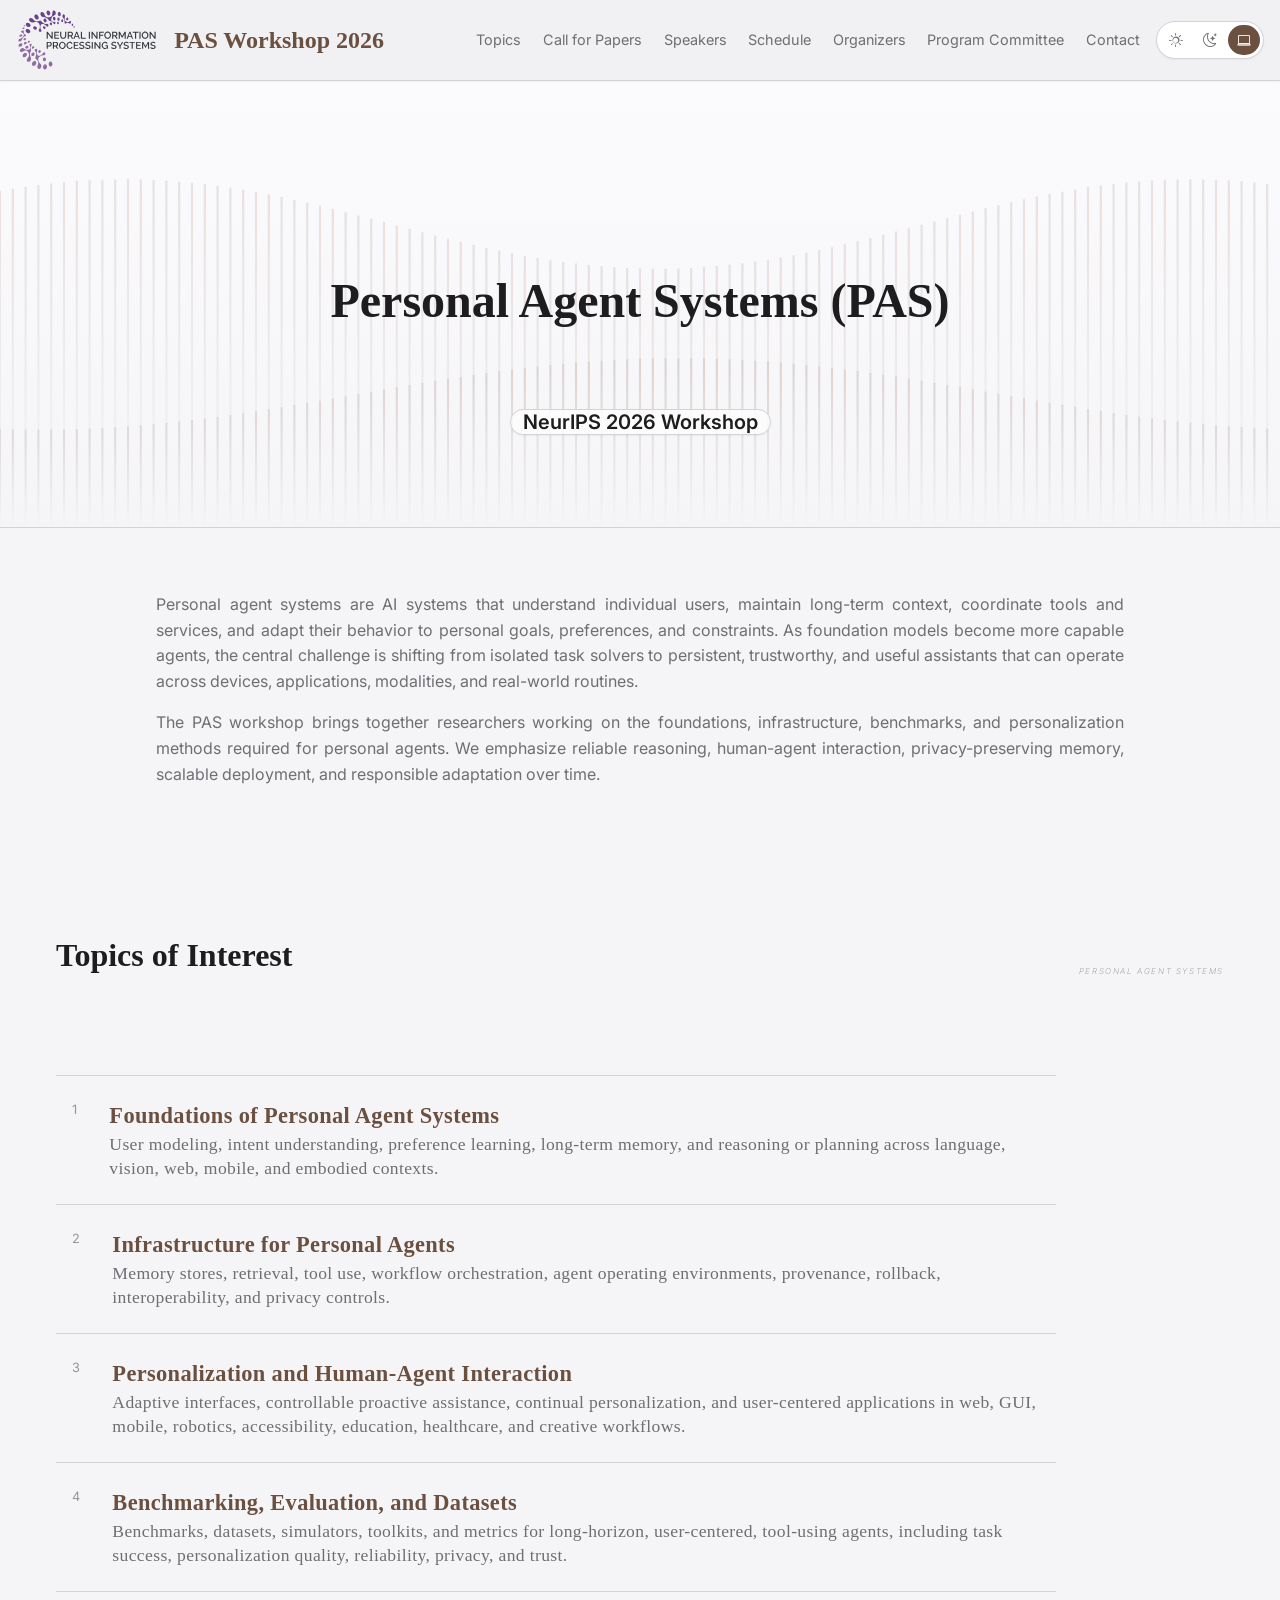
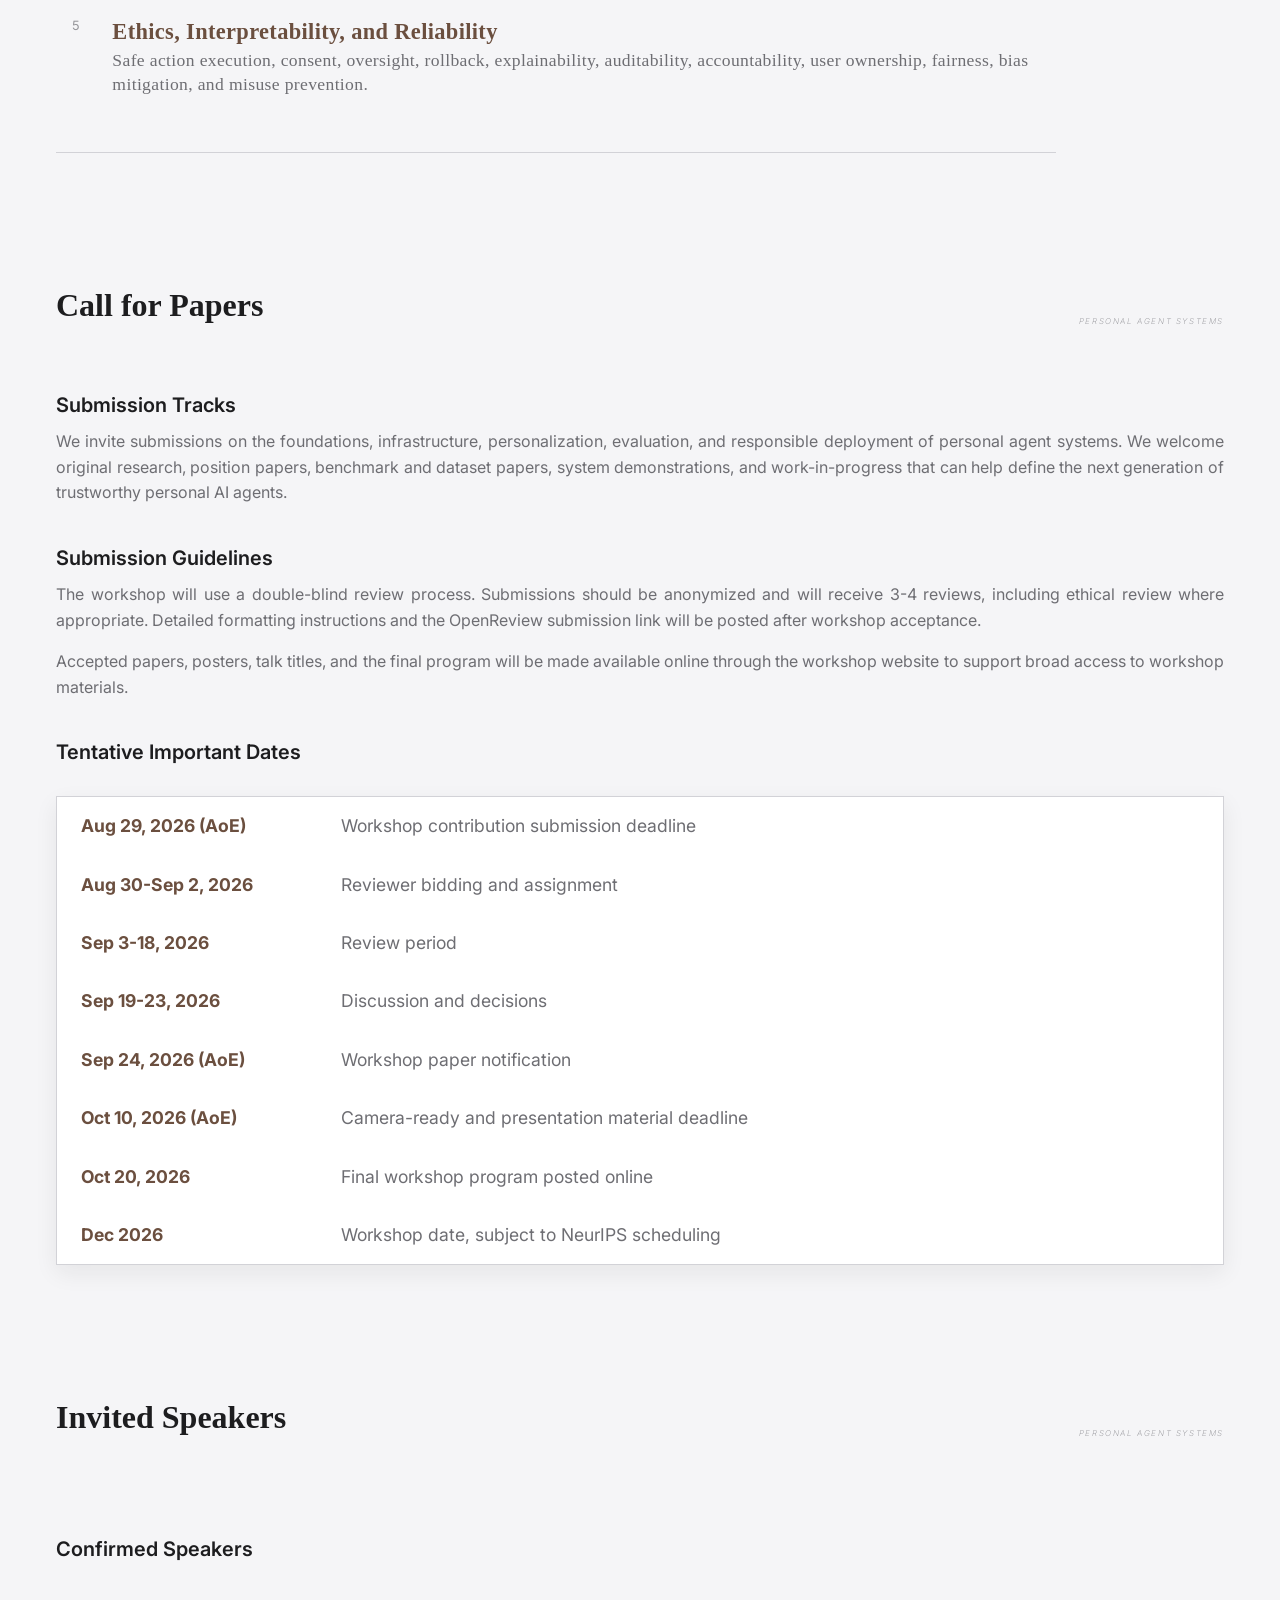
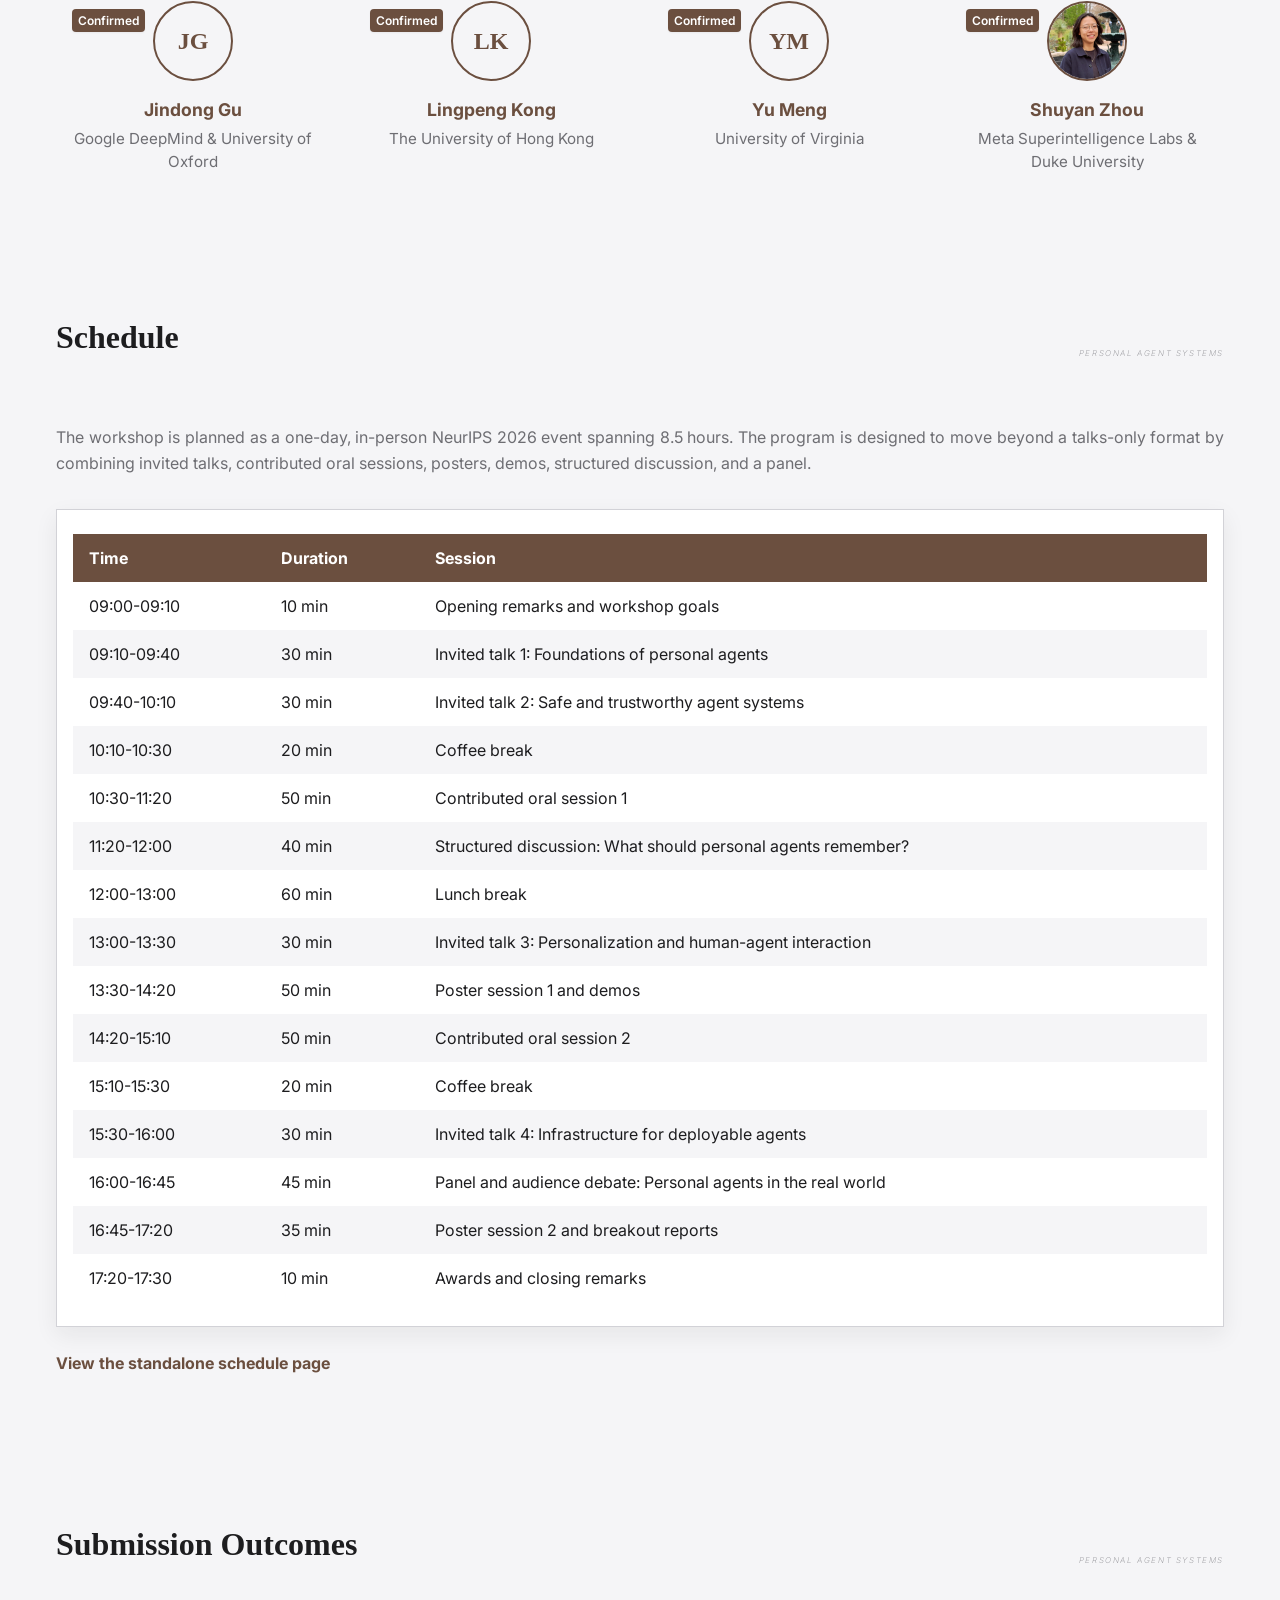
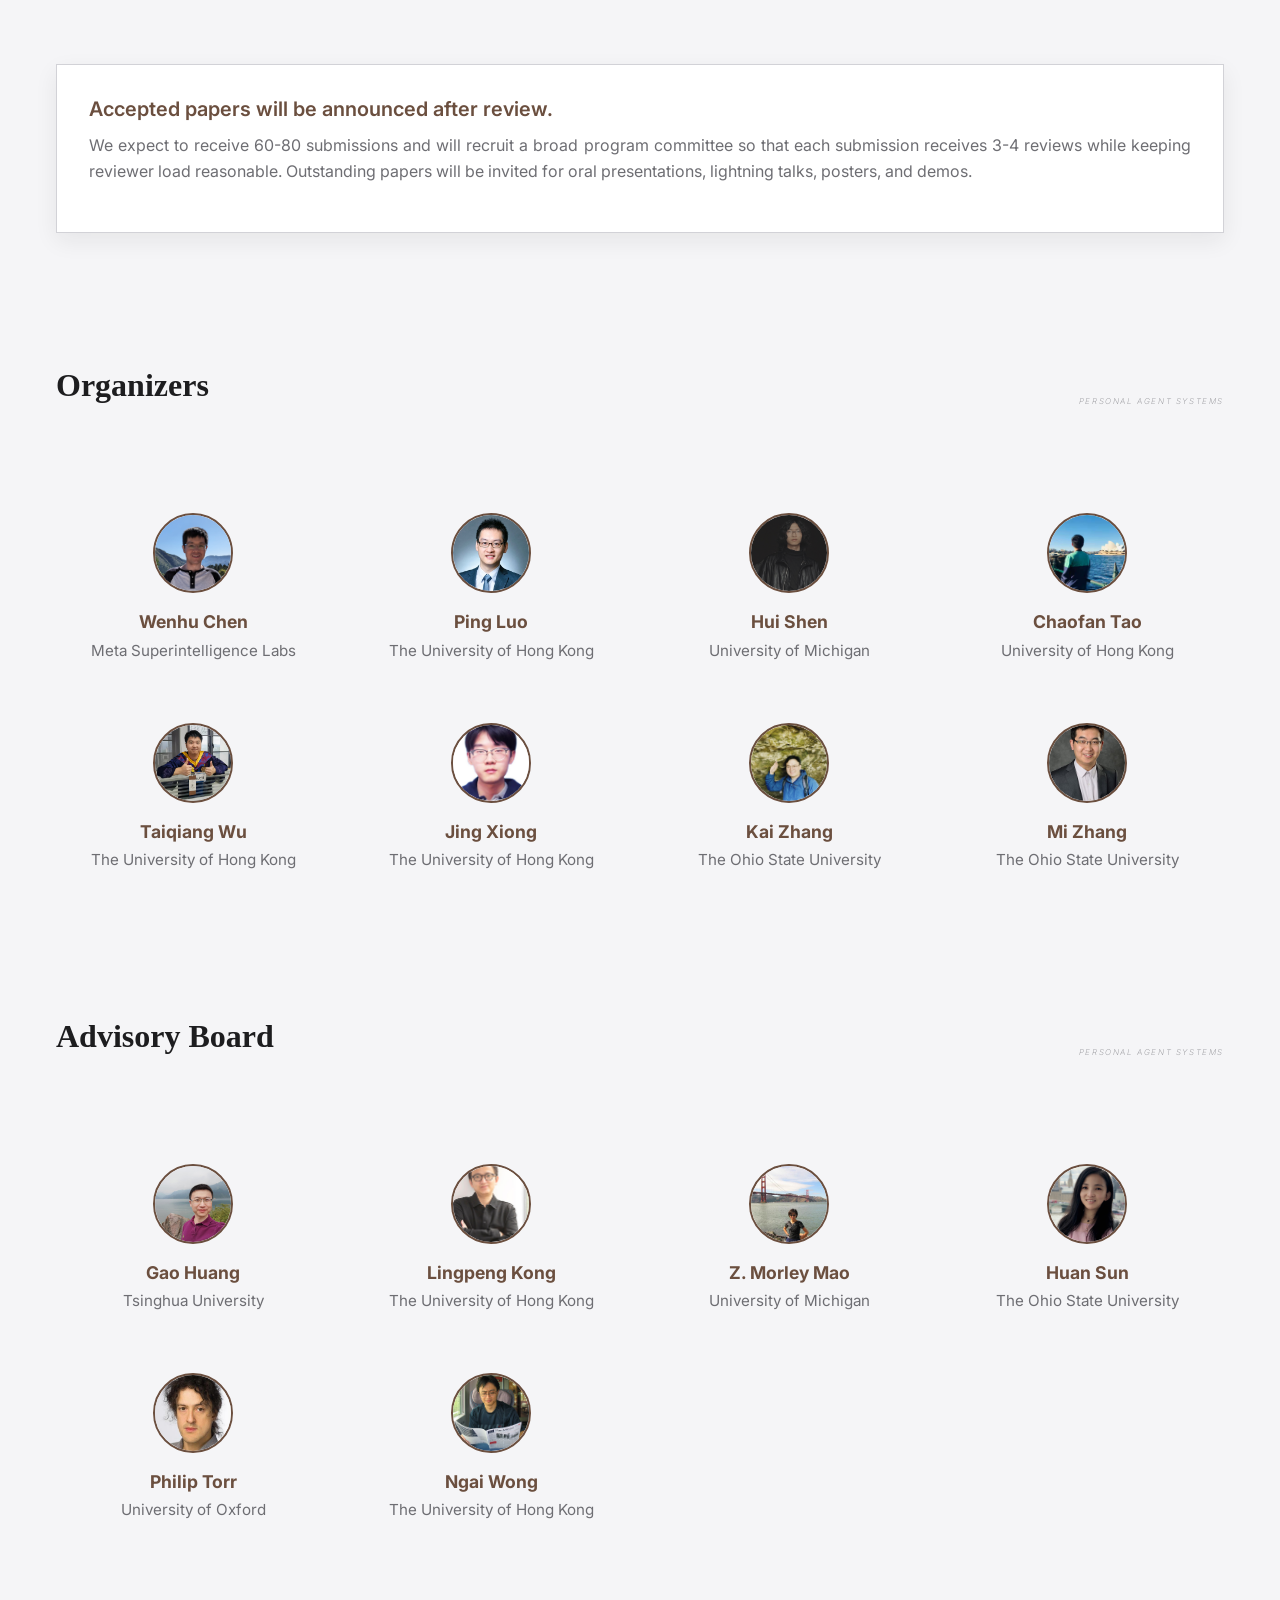
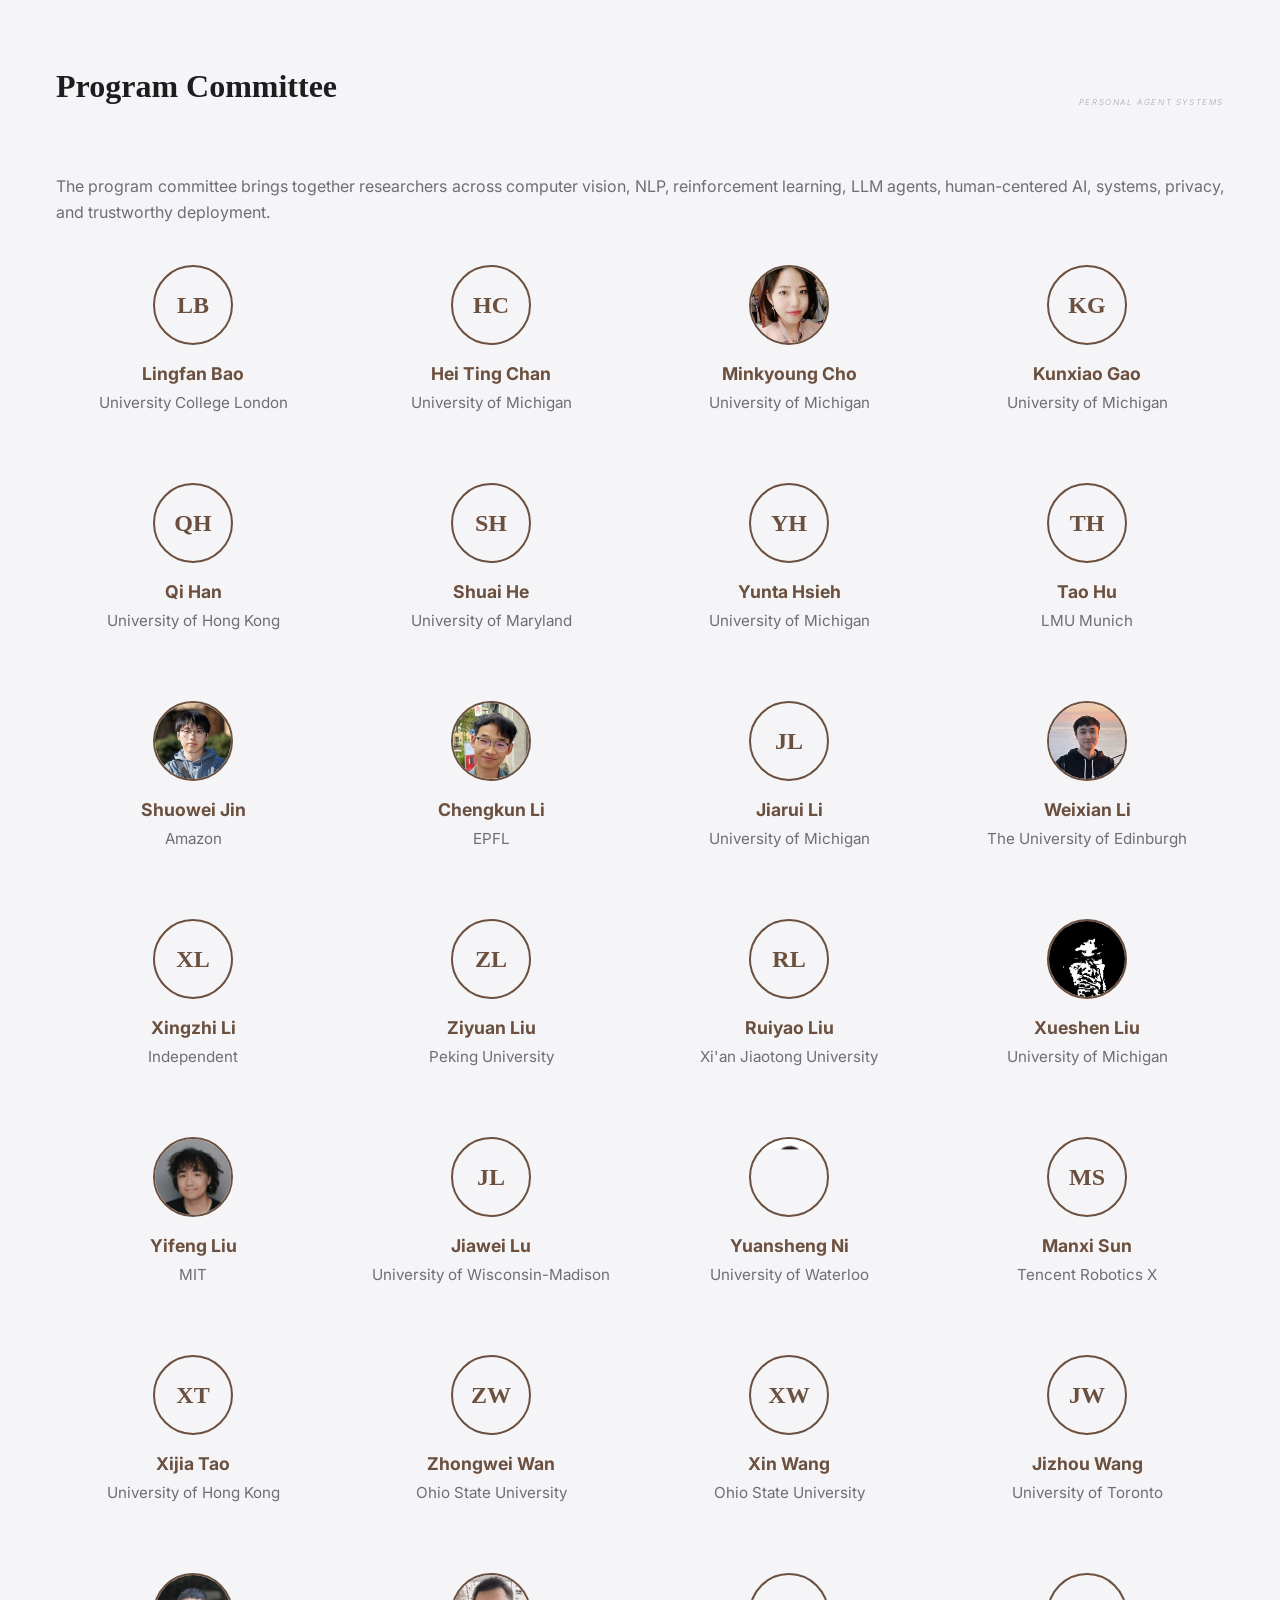
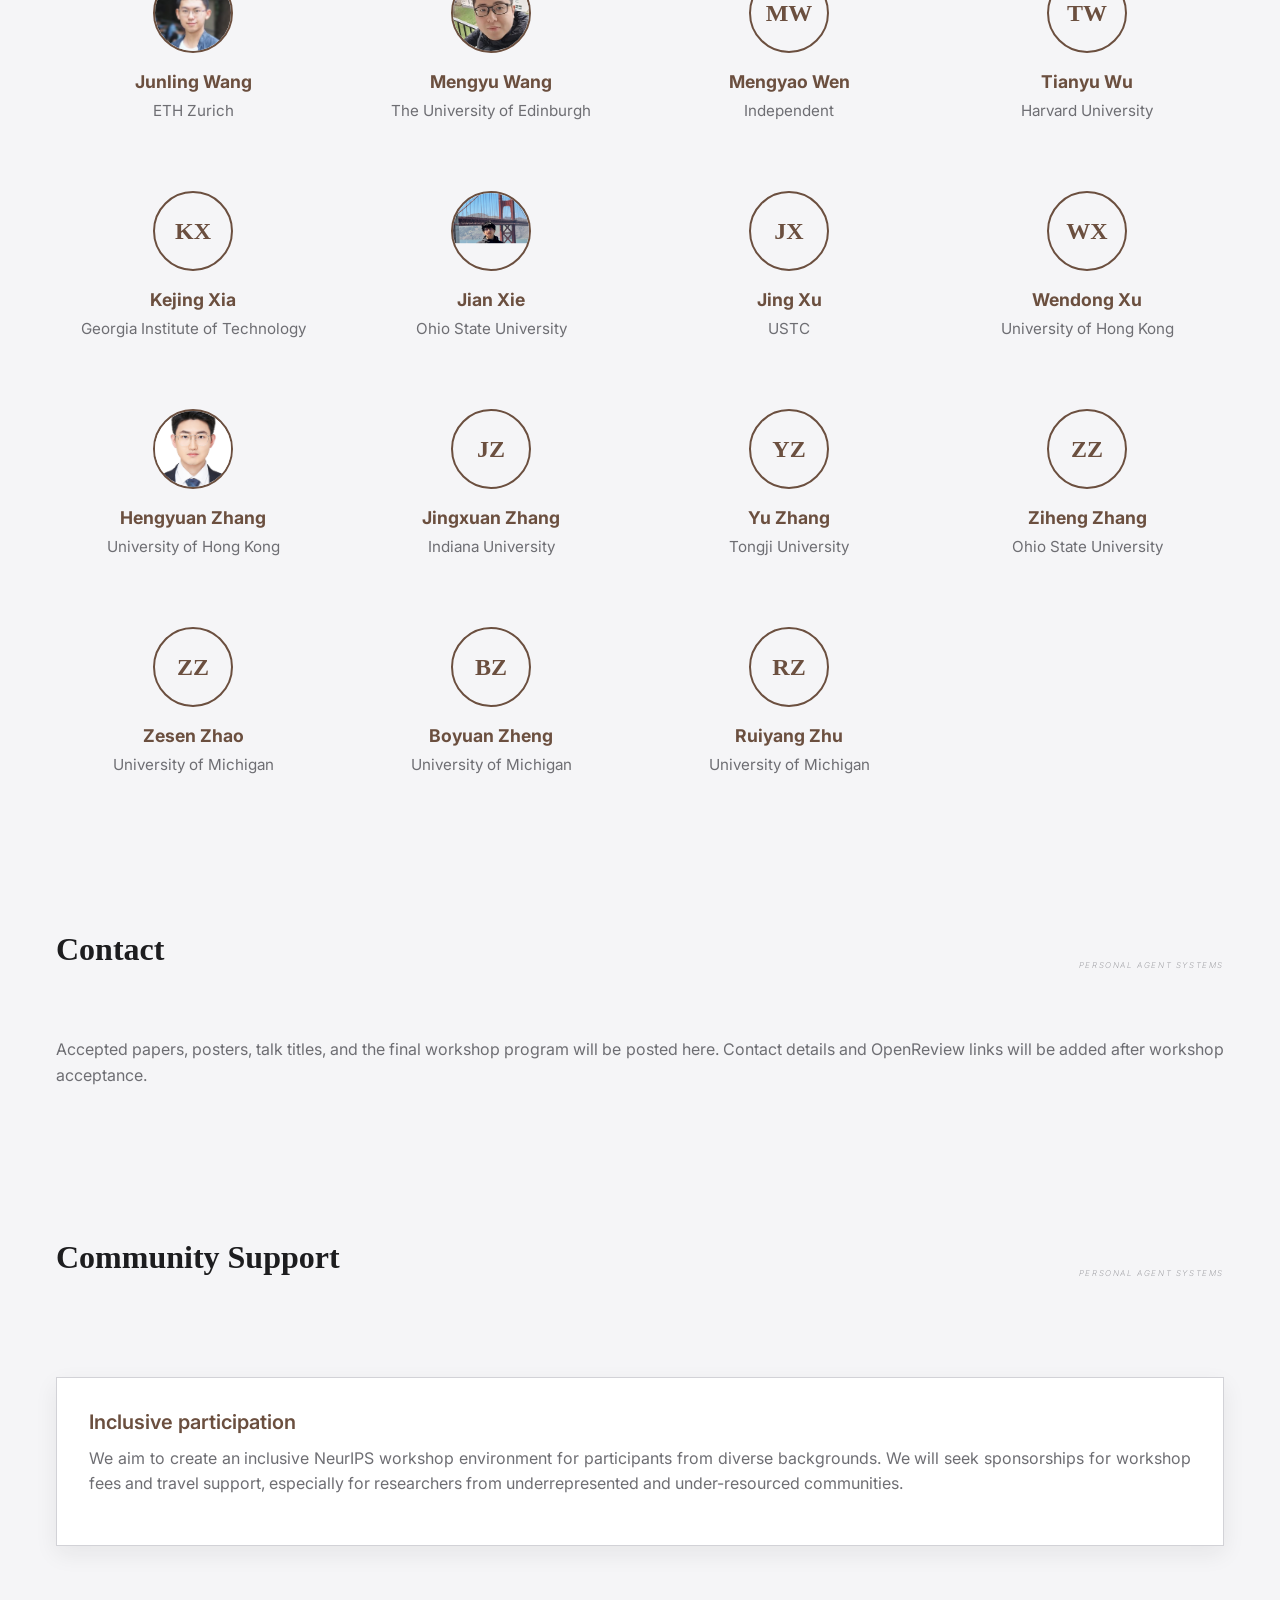
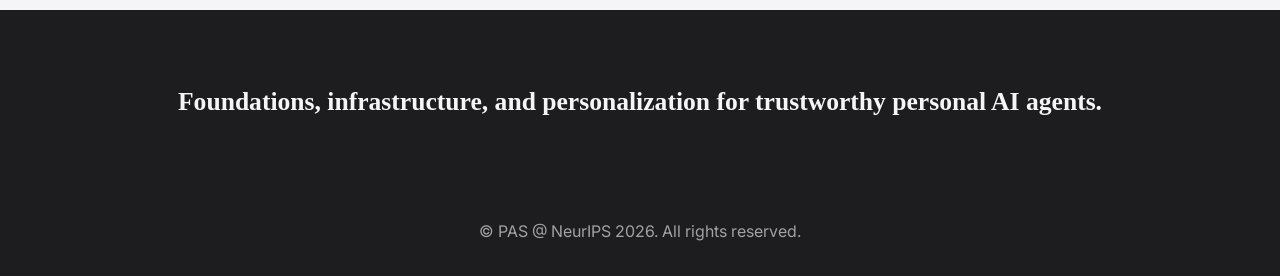
==== index.html @ 4bb25daa "Archive PAS workshop website" ====
<!DOCTYPE html>
<html lang="en">

<head>
  <meta charset="UTF-8" />
  <meta name="viewport" content="width=device-width, initial-scale=1.0" />
  <title>PAS Workshop @ NeurIPS 2026</title>
  <meta name="title" content="Personal Agent Systems Workshop @ NeurIPS 2026">
  <meta name="description"
    content="Foundations, infrastructure, and personalization for trustworthy personal AI agents.">
  <!-- Open Graph / Facebook -->
  <meta property="og:type" content="website">
  <meta property="og:url" content="https://pas-workshop.github.io">
  <meta property="og:title" content="Personal Agent Systems Workshop @ NeurIPS 2026">
  <meta property="og:description"
    content="Foundations, infrastructure, and personalization for trustworthy personal AI agents.">
  <meta property="og:image" content="https://pas-workshop.github.io/images/thumbnail.png?v=2">
  <!-- Twitter -->
  <meta name="twitter:card" content="summary_large_image">
  <meta name="twitter:url" content="https://pas-workshop.github.io">
  <meta name="twitter:title" content="Personal Agent Systems Workshop @ NeurIPS 2026">
  <meta name="twitter:description"
    content="Foundations, infrastructure, and personalization for trustworthy personal AI agents.">
  <meta name="twitter:image" content="https://pas-workshop.github.io/images/thumbnail.png?v=2">
  <!-- Canonical -->
  <link rel="canonical" href="https://pas-workshop.github.io">
  <script>
    (function () {
      const key = 'pas-theme';
      const choice = ['light', 'dark', 'system'].includes(localStorage.getItem(key))
        ? localStorage.getItem(key)
        : 'system';
      const prefersDark = window.matchMedia && window.matchMedia('(prefers-color-scheme: dark)').matches;
      const theme = choice === 'system' ? (prefersDark ? 'dark' : 'light') : choice;
      document.documentElement.dataset.theme = theme;
      document.documentElement.dataset.themeChoice = choice;
      document.documentElement.style.colorScheme = theme;
    })();
  </script>
  <link rel="stylesheet" href="https://cdn.jsdelivr.net/npm/bootstrap-icons@1.11.3/font/bootstrap-icons.css">
  <link rel="stylesheet" href="styles/css/reset.css">
  <link rel="stylesheet" href="styles/css/main.css">
  <link rel="stylesheet" href="styles/css/animations.css">
  <link rel="stylesheet" href="styles/css/responsive.css">
  <!-- Google Fonts -->
  <link rel="preconnect" href="https://fonts.googleapis.com">
  <link rel="preconnect" href="https://fonts.gstatic.com" crossorigin>
  <link
    href="https://fonts.googleapis.com/css2?family=Inter:wght@300;400;600&family=Playfair+Display:wght@400;600;700&display=swap"
    rel="stylesheet">
  <link rel="icon" type="image/png" href="public/favicon.png">
  <style>
    @media (max-width: 991px) {
      #navbar {
        display: none !important;
      }
    }

    #header {
      position: sticky;
      top: 0;
      z-index: 1000;
      width: 100%;
    }

    /* Sponsor links hover ring and image radius */
    .sponsors-logos a {
      border-radius: 12px;
      padding: 6px;
      display: inline-flex;
      align-items: center;
      transition: box-shadow 0.2s ease;
    }

    .sponsors-logos a:hover,
    .sponsors-logos a:focus-visible {
      box-shadow: 0 0 0 3px var(--focus-ring);
    }

    .sponsors-logos a img {
      border-radius: 10px;
      display: block;
    }

    /* Schedule cards hover effects */
    .schedule-card {
      transition: all var(--transition-fast);
    }

    .schedule-card:hover {
      box-shadow: var(--shadow-lg);
      transform: scale(1.02);
      text-decoration: none;
    }
  </style>
</head>

<body>
  <!-- ======= Header ======= -->
  <header id="header" class="fixed-top d-flex header sticky-top">
    <div class="navbar-container">
      <div class="navbar-title-group"
        style="display: flex; width: 100%; flex-direction: row; align-items: center; justify-content: flex-start; gap: 1rem;">
        <a href="https://neurips.cc/" target="_blank" class="navbar-logo">
          <img src="images/neurips.svg" alt="NeurIPS_LOGO" style="width: 100%; height: 64px;">
        </a>
        <a href="#home" class="navbar-title"
          style="font-size: 1.5rem;color: var(--color-primary); font-weight: bold; font-family: 'Palatino', 'Palatino Linotype', serif; font-size: 1.5rem; display: flex; align-items: center; justify-content: flex-start; width: auto; gap: 1rem;">PAS
          Workshop 2026</a>
      </div>
      <nav id="navbar" class="navbar" style="display: flex; justify-content: flex-end;">
        <a class="nav-link scrollto" href="#topics">Topics</a>
        <a class="nav-link scrollto" href="#call-for-papers">Call for Papers</a>
        <a class="nav-link scrollto" href="#speakers">Speakers</a>
        <a class="nav-link scrollto" href="#schedule">Schedule</a>
        <a class="nav-link scrollto" href="#organizers">Organizers</a>
        <a class="nav-link scrollto" href="#committee">Program Committee</a>
        <a class="nav-link scrollto" href="#support-team">Contact</a>
      </nav>
      <div class="theme-switcher" role="group" aria-label="Theme">
        <button class="theme-option" type="button" data-theme-option="light" aria-pressed="false" title="Light theme">
          <i class="bi bi-sun" aria-hidden="true"></i>
          <span>Light</span>
        </button>
        <button class="theme-option" type="button" data-theme-option="dark" aria-pressed="false" title="Dark theme">
          <i class="bi bi-moon-stars" aria-hidden="true"></i>
          <span>Dark</span>
        </button>
        <button class="theme-option" type="button" data-theme-option="system" aria-pressed="false" title="Follow browser theme">
          <i class="bi bi-laptop" aria-hidden="true"></i>
          <span>System</span>
        </button>
      </div>
    </div>
  </header><!-- End Header -->

  <main>
    <!-- Hero Section -->
    <section id="home" class="hero fade-in" style="position:relative;overflow:hidden;">
      <canvas id="waveCanvas" style="position:absolute;top:0;left:0;width:100%;height:100%;z-index:0;"></canvas>
      <div class="container" style="position:relative;z-index:1;">
        <span class="display-text-palatino">Personal Agent Systems (PAS)</span>
      </div>
      <br>
      <div class="container" style="position:relative;z-index:1;">
        <h3 class="hero-pill">
          NeurIPS 2026 Workshop</h3>
      </div>
    </section>

    <!-- About Section -->
    <section id="about" class="fade-in">
      <div class="about">
        <p>Personal agent systems are AI systems that understand individual users, maintain long-term context, coordinate tools and services, and adapt their behavior to personal goals, preferences, and constraints. As foundation models become more capable agents, the central challenge is shifting from isolated task solvers to persistent, trustworthy, and useful assistants that can operate across devices, applications, modalities, and real-world routines.</p>
        <p>The PAS workshop brings together researchers working on the foundations, infrastructure, benchmarks, and personalization methods required for personal agents. We emphasize reliable reasoning, human-agent interaction, privacy-preserving memory, scalable deployment, and responsible adaptation over time.</p>
      </div>
    </section>

    <!-- Topics Section -->
    <section id="topics" class="fade-in">
      <div class="container">
        <div class="section-header-component">
          <div class="section-header-row">
            <span class="section-header-title">Topics of Interest</span>
            <span class="section-header-subtitle">Personal Agent Systems</span>
          </div>
        </div>
        <div class="bento-section">
          <div class="bento-list">
            <div class="bento-topic" data-img="topic1.png">
              <span class="bento-num">1</span>
              <div class="bento-topic-content">
                <span class="bento-title">Foundations of Personal Agent Systems</span>
                <span class="bento-desc">User modeling, intent understanding, preference learning, long-term memory, and reasoning or planning across language, vision, web, mobile, and embodied contexts.</span>
              </div>
            </div>
            <div class="bento-topic" data-img="topic2.png">
              <span class="bento-num">2</span>
              <div class="bento-topic-content">
                <span class="bento-title">Infrastructure for Personal Agents</span>
                <span class="bento-desc">Memory stores, retrieval, tool use, workflow orchestration, agent operating environments, provenance, rollback, interoperability, and privacy controls.</span>
              </div>
            </div>
            <div class="bento-topic" data-img="topic3.png">
              <span class="bento-num">3</span>
              <div class="bento-topic-content">
                <span class="bento-title">Personalization and Human-Agent Interaction</span>
                <span class="bento-desc">Adaptive interfaces, controllable proactive assistance, continual personalization, and user-centered applications in web, GUI, mobile, robotics, accessibility, education, healthcare, and creative workflows.</span>
              </div>
            </div>
            <div class="bento-topic" data-img="topic4.png">
              <span class="bento-num">4</span>
              <div class="bento-topic-content">
                <span class="bento-title">Benchmarking, Evaluation, and Datasets</span>
                <span class="bento-desc">Benchmarks, datasets, simulators, toolkits, and metrics for long-horizon, user-centered, tool-using agents, including task success, personalization quality, reliability, privacy, and trust.</span>
              </div>
            </div>
            <div class="bento-topic" data-img="topic5.png">
              <span class="bento-num">5</span>
              <div class="bento-topic-content">
                <span class="bento-title">Ethics, Interpretability, and Reliability</span>
                <span class="bento-desc">Safe action execution, consent, oversight, rollback, explainability, auditability, accountability, user ownership, fairness, bias mitigation, and misuse prevention.</span>
              </div>
            </div>
          </div>
        </div>
      </div>
    </section>

    <!-- Call for Papers Section -->
    <section id="call-for-papers" class="fade-in">
      <div class="container">
        <div class="section-header-component">
          <div class="section-header-row">
            <span class="section-header-title">Call for Papers</span>
            <span class="section-header-subtitle">Personal Agent Systems</span>
          </div>
        </div>

        <h3 id="submission-tracks">Submission Tracks</h3>
        <p>We invite submissions on the foundations, infrastructure, personalization, evaluation, and responsible deployment of personal agent systems. We welcome original research, position papers, benchmark and dataset papers, system demonstrations, and work-in-progress that can help define the next generation of trustworthy personal AI agents.</p>
        <br>

        <h3 id="submission-guidelines">Submission Guidelines</h3>
        <p>The workshop will use a double-blind review process. Submissions should be anonymized and will receive 3-4 reviews, including ethical review where appropriate. Detailed formatting instructions and the OpenReview submission link will be posted after workshop acceptance.</p>
        <p>Accepted papers, posters, talk titles, and the final program will be made available online through the workshop website to support broad access to workshop materials.</p>
        <br>

        <h3 id="important-dates">Tentative Important Dates</h3>
        <table class="important-dates">
          <tr class="important-date-row">
            <td><time datetime="2026-08-29"><strong>Aug 29, 2026 (AoE)</strong>&nbsp;</time></td>
            <td>Workshop contribution submission deadline</td>
          </tr>
          <tr class="important-date-row">
            <td><time datetime="2026-08-30"><strong>Aug 30-Sep 2, 2026</strong>&nbsp;</time></td>
            <td>Reviewer bidding and assignment</td>
          </tr>
          <tr class="important-date-row">
            <td><time datetime="2026-09-03"><strong>Sep 3-18, 2026</strong>&nbsp;</time></td>
            <td>Review period</td>
          </tr>
          <tr class="important-date-row">
            <td><time datetime="2026-09-19"><strong>Sep 19-23, 2026</strong>&nbsp;</time></td>
            <td>Discussion and decisions</td>
          </tr>
          <tr class="important-date-row">
            <td><time datetime="2026-09-24"><strong>Sep 24, 2026 (AoE)</strong>&nbsp;</time></td>
            <td>Workshop paper notification</td>
          </tr>
          <tr class="important-date-row">
            <td><time datetime="2026-10-10"><strong>Oct 10, 2026 (AoE)</strong>&nbsp;</time></td>
            <td>Camera-ready and presentation material deadline</td>
          </tr>
          <tr class="important-date-row">
            <td><time datetime="2026-10-20"><strong>Oct 20, 2026</strong>&nbsp;</time></td>
            <td>Final workshop program posted online</td>
          </tr>
          <tr class="important-date-row">
            <td><time datetime="2026-12-11"><strong>Dec 2026</strong>&nbsp;</time></td>
            <td>Workshop date, subject to NeurIPS scheduling</td>
          </tr>
        </table>
      </div>
    </section>

    <!-- Speakers & Panel Section -->
    <section id="speakers" class="fade-in">
      <div class="container">
        <div class="section-header-component">
          <div class="section-header-row">
            <span class="section-header-title">Invited Speakers</span>
            <span class="section-header-subtitle">Personal Agent Systems</span>
          </div>
        </div>
        <div class="speakers-title" style="margin-top:2rem; margin-bottom:1rem;">
          <h3>Confirmed Speakers</h3>
        </div>
        <div class="organizers-grid">
          <a href="https://jindonggu.github.io/" target="_blank" class="organizer-card" style="position: relative;">
            <div class="organizer-role">Confirmed</div>
            <div class="initial-avatar">JG</div>
            <div class="organizer-info">
              <div class="organizer-name">Jindong Gu</div>
              <div class="organizer-org">Google DeepMind & University of Oxford</div>
            </div>
          </a>

          <a href="https://ikekonglp.github.io/" target="_blank" class="organizer-card" style="position: relative;">
            <div class="organizer-role">Confirmed</div>
            <div class="initial-avatar">LK</div>
            <div class="organizer-info">
              <div class="organizer-name">Lingpeng Kong</div>
              <div class="organizer-org">The University of Hong Kong</div>
            </div>
          </a>

          <a href="https://yumeng5.github.io/" target="_blank" class="organizer-card" style="position: relative;">
            <div class="organizer-role">Confirmed</div>
            <div class="initial-avatar">YM</div>
            <div class="organizer-info">
              <div class="organizer-name">Yu Meng</div>
              <div class="organizer-org">University of Virginia</div>
            </div>
          </a>

          <a href="https://www.shuyanzhou.com/" target="_blank" class="organizer-card" style="position: relative;">
            <div class="organizer-role">Confirmed</div>
            <img src="./public/shuyan-zhou.png" alt="Shuyan Zhou" class="organizer-photo">
            <div class="organizer-info">
              <div class="organizer-name">Shuyan Zhou</div>
              <div class="organizer-org">Meta Superintelligence Labs & Duke University</div>
            </div>
          </a>
        </div>
      </div>
    </section>

    <!-- Schedule Section -->
    <section id="schedule" class="schedule fade-in">
      <div class="container">
        <div class="section-header-component">
          <div class="section-header-row">
            <span class="section-header-title">Schedule</span>
            <span class="section-header-subtitle">Personal Agent Systems</span>
          </div>
        </div>
        <p>The workshop is planned as a one-day, in-person NeurIPS 2026 event spanning 8.5 hours. The program is designed to move beyond a talks-only format by combining invited talks, contributed oral sessions, posters, demos, structured discussion, and a panel.</p>
        <div class="schedule-table">
          <table class="table">
            <thead>
              <tr>
                <th scope="col">Time</th>
                <th scope="col">Duration</th>
                <th scope="col">Session</th>
              </tr>
            </thead>
            <tbody>
              <tr><td>09:00-09:10</td><td>10 min</td><td>Opening remarks and workshop goals</td></tr>
              <tr><td>09:10-09:40</td><td>30 min</td><td>Invited talk 1: Foundations of personal agents</td></tr>
              <tr><td>09:40-10:10</td><td>30 min</td><td>Invited talk 2: Safe and trustworthy agent systems</td></tr>
              <tr><td>10:10-10:30</td><td>20 min</td><td>Coffee break</td></tr>
              <tr><td>10:30-11:20</td><td>50 min</td><td>Contributed oral session 1</td></tr>
              <tr><td>11:20-12:00</td><td>40 min</td><td>Structured discussion: What should personal agents remember?</td></tr>
              <tr><td>12:00-13:00</td><td>60 min</td><td>Lunch break</td></tr>
              <tr><td>13:00-13:30</td><td>30 min</td><td>Invited talk 3: Personalization and human-agent interaction</td></tr>
              <tr><td>13:30-14:20</td><td>50 min</td><td>Poster session 1 and demos</td></tr>
              <tr><td>14:20-15:10</td><td>50 min</td><td>Contributed oral session 2</td></tr>
              <tr><td>15:10-15:30</td><td>20 min</td><td>Coffee break</td></tr>
              <tr><td>15:30-16:00</td><td>30 min</td><td>Invited talk 4: Infrastructure for deployable agents</td></tr>
              <tr><td>16:00-16:45</td><td>45 min</td><td>Panel and audience debate: Personal agents in the real world</td></tr>
              <tr><td>16:45-17:20</td><td>35 min</td><td>Poster session 2 and breakout reports</td></tr>
              <tr><td>17:20-17:30</td><td>10 min</td><td>Awards and closing remarks</td></tr>
            </tbody>
          </table>
        </div>
        <p style="margin-top: 1.5rem;"><a href="schedule.html"><strong>View the standalone schedule page</strong></a></p>
      </div>
    </section>

    <!-- Submission Outcomes Section -->
    <section id="accepted-papers" class="fade-in">
      <div class="container">
        <div class="section-header-component">
          <div class="section-header-row">
            <span class="section-header-title">Submission Outcomes</span>
            <span class="section-header-subtitle">Personal Agent Systems</span>
          </div>
        </div>
        <div class="notice-panel">
          <h3>Accepted papers will be announced after review.</h3>
          <p>We expect to receive 60-80 submissions and will recruit a broad program committee so that each submission receives 3-4 reviews while keeping reviewer load reasonable. Outstanding papers will be invited for oral presentations, lightning talks, posters, and demos.</p>
        </div>
      </div>
    </section>

    <!-- Organizers Section -->
    <section id="organizers" class="fade-in">
      <div class="container">
        <div class="section-header-component">
          <div class="section-header-row">
            <span class="section-header-title">Organizers</span>
            <span class="section-header-subtitle">Personal Agent Systems</span>
          </div>
        </div>
        <div class="organizers-grid">
          <a href="https://wenhuchen.github.io/" target="_blank" class="organizer-card" style="position: relative;">

            <img src="./public/wenhu-chen.jpg" alt="Wenhu Chen" class="organizer-photo">
            <div class="organizer-info">
              <div class="organizer-name">Wenhu Chen</div>
              <div class="organizer-org">Meta Superintelligence Labs</div>
            </div>
          </a>

          <a href="https://luoping.me/" target="_blank" class="organizer-card" style="position: relative;">

            <img src="./public/ping-luo.jpg" alt="Ping Luo" class="organizer-photo">
            <div class="organizer-info">
              <div class="organizer-name">Ping Luo</div>
              <div class="organizer-org">The University of Hong Kong</div>
            </div>
          </a>

          <a href="https://killthefullmoon.github.io/" target="_blank" class="organizer-card" style="position: relative;">

            <img src="./public/hui-shen.png" alt="Hui Shen" class="organizer-photo">
            <div class="organizer-info">
              <div class="organizer-name">Hui Shen</div>
              <div class="organizer-org">University of Michigan</div>
            </div>
          </a>

          <a href="https://chaofantao.top/" target="_blank" class="organizer-card" style="position: relative;">

            <img src="./public/chaofan-tao.png" alt="Chaofan Tao" class="organizer-photo">
            <div class="organizer-info">
              <div class="organizer-name">Chaofan Tao</div>
              <div class="organizer-org">University of Hong Kong</div>
            </div>
          </a>

          <a href="https://wutaiqiang.github.io/" target="_blank" class="organizer-card" style="position: relative;">

            <img src="./public/taiqiang-wu.jpg" alt="Taiqiang Wu" class="organizer-photo">
            <div class="organizer-info">
              <div class="organizer-name">Taiqiang Wu</div>
              <div class="organizer-org">The University of Hong Kong</div>
            </div>
          </a>

          <a href="https://menik1126.github.io/" target="_blank" class="organizer-card" style="position: relative;">

            <img src="./public/jing-xiong.png" alt="Jing Xiong" class="organizer-photo">
            <div class="organizer-info">
              <div class="organizer-name">Jing Xiong</div>
              <div class="organizer-org">The University of Hong Kong</div>
            </div>
          </a>

          <a href="https://drogozhang.github.io/" target="_blank" class="organizer-card" style="position: relative;">

            <img src="./public/kai-zhang.jpg" alt="Kai Zhang" class="organizer-photo">
            <div class="organizer-info">
              <div class="organizer-name">Kai Zhang</div>
              <div class="organizer-org">The Ohio State University</div>
            </div>
          </a>

          <a href="https://engineering.osu.edu/people/zhang.13664" target="_blank" class="organizer-card" style="position: relative;">

            <img src="./public/mi-zhang.jpg" alt="Mi Zhang" class="organizer-photo">
            <div class="organizer-info">
              <div class="organizer-name">Mi Zhang</div>
              <div class="organizer-org">The Ohio State University</div>
            </div>
          </a>
        </div>
      </div>
    </section>

    <!-- Advisory Board Section -->
    <section id="advisory-board" class="fade-in">
      <div class="container">
        <div class="section-header-component">
          <div class="section-header-row">
            <span class="section-header-title">Advisory Board</span>
            <span class="section-header-subtitle">Personal Agent Systems</span>
          </div>
        </div>
        <div class="organizers-grid">
          <a href="https://gaohuang-net.github.io/" target="_blank" class="organizer-card" style="position: relative;">

            <img src="./public/gao-huang.jpg" alt="Gao Huang" class="organizer-photo">
            <div class="organizer-info">
              <div class="organizer-name">Gao Huang</div>
              <div class="organizer-org">Tsinghua University</div>
            </div>
          </a>

          <a href="https://ikekonglp.github.io/" target="_blank" class="organizer-card" style="position: relative;">

            <img src="./public/lingpeng-kong.jpg" alt="Lingpeng Kong" class="organizer-photo">
            <div class="organizer-info">
              <div class="organizer-name">Lingpeng Kong</div>
              <div class="organizer-org">The University of Hong Kong</div>
            </div>
          </a>

          <a href="https://web.eecs.umich.edu/~zmao/" target="_blank" class="organizer-card" style="position: relative;">

            <img src="./public/z-morley-mao.jpg" alt="Z. Morley Mao" class="organizer-photo">
            <div class="organizer-info">
              <div class="organizer-name">Z. Morley Mao</div>
              <div class="organizer-org">University of Michigan</div>
            </div>
          </a>

          <a href="https://engineering.osu.edu/people/sun.397" target="_blank" class="organizer-card" style="position: relative;">

            <img src="./public/huan-sun.png" alt="Huan Sun" class="organizer-photo">
            <div class="organizer-info">
              <div class="organizer-name">Huan Sun</div>
              <div class="organizer-org">The Ohio State University</div>
            </div>
          </a>

          <a href="https://www.robots.ox.ac.uk/~phst/" target="_blank" class="organizer-card" style="position: relative;">

            <img src="./public/phil-torr.png" alt="Philip Torr" class="organizer-photo">
            <div class="organizer-info">
              <div class="organizer-name">Philip Torr</div>
              <div class="organizer-org">University of Oxford</div>
            </div>
          </a>

          <a href="https://www.eee.hku.hk/~nwong/" target="_blank" class="organizer-card" style="position: relative;">

            <img src="./public/ngai-wong.jpg" alt="Ngai Wong" class="organizer-photo">
            <div class="organizer-info">
              <div class="organizer-name">Ngai Wong</div>
              <div class="organizer-org">The University of Hong Kong</div>
            </div>
          </a>
        </div>
      </div>
    </section>

    <!-- Program Committee Section -->
    <section id="committee" class="fade-in">
      <div class="container">
        <div class="section-header-component">
          <div class="section-header-row">
            <span class="section-header-title">Program Committee</span>
            <span class="section-header-subtitle">Personal Agent Systems</span>
          </div>
        </div>
        <p>The program committee brings together researchers across computer vision, NLP, reinforcement learning, LLM agents, human-centered AI, systems, privacy, and trustworthy deployment.</p>
        <div class="organizers-grid pc-grid">
          <div class="organizer-card pc-card" style="position: relative;">
            <div class="initial-avatar">LB</div>
            <div class="organizer-info">
              <div class="organizer-name">Lingfan Bao</div>
              <div class="organizer-org">University College London</div>
            </div>
          </div>

          <div class="organizer-card pc-card" style="position: relative;">
            <div class="initial-avatar">HC</div>
            <div class="organizer-info">
              <div class="organizer-name">Hei Ting Chan</div>
              <div class="organizer-org">University of Michigan</div>
            </div>
          </div>

          <a href="https://minkyoungcho.github.io/" target="_blank" class="organizer-card pc-card" style="position: relative;">
            <img src="./public/minkyoung-cho.jpg" alt="Minkyoung Cho" class="organizer-photo">
            <div class="organizer-info">
              <div class="organizer-name">Minkyoung Cho</div>
              <div class="organizer-org">University of Michigan</div>
            </div>
          </a>

          <div class="organizer-card pc-card" style="position: relative;">
            <div class="initial-avatar">KG</div>
            <div class="organizer-info">
              <div class="organizer-name">Kunxiao Gao</div>
              <div class="organizer-org">University of Michigan</div>
            </div>
          </div>

          <div class="organizer-card pc-card" style="position: relative;">
            <div class="initial-avatar">QH</div>
            <div class="organizer-info">
              <div class="organizer-name">Qi Han</div>
              <div class="organizer-org">University of Hong Kong</div>
            </div>
          </div>

          <div class="organizer-card pc-card" style="position: relative;">
            <div class="initial-avatar">SH</div>
            <div class="organizer-info">
              <div class="organizer-name">Shuai He</div>
              <div class="organizer-org">University of Maryland</div>
            </div>
          </div>

          <div class="organizer-card pc-card" style="position: relative;">
            <div class="initial-avatar">YH</div>
            <div class="organizer-info">
              <div class="organizer-name">Yunta Hsieh</div>
              <div class="organizer-org">University of Michigan</div>
            </div>
          </div>

          <div class="organizer-card pc-card" style="position: relative;">
            <div class="initial-avatar">TH</div>
            <div class="organizer-info">
              <div class="organizer-name">Tao Hu</div>
              <div class="organizer-org">LMU Munich</div>
            </div>
          </div>

          <a href="https://shuoweijin.com/" target="_blank" class="organizer-card pc-card" style="position: relative;">
            <img src="./public/shuowei-jin.png" alt="Shuowei Jin" class="organizer-photo">
            <div class="organizer-info">
              <div class="organizer-name">Shuowei Jin</div>
              <div class="organizer-org">Amazon</div>
            </div>
          </a>

          <a href="https://people.epfl.ch/chengkun.li" target="_blank" class="organizer-card pc-card" style="position: relative;">
            <img src="./public/chengkun-li.jpg" alt="Chengkun Li" class="organizer-photo">
            <div class="organizer-info">
              <div class="organizer-name">Chengkun Li</div>
              <div class="organizer-org">EPFL</div>
            </div>
          </a>

          <div class="organizer-card pc-card" style="position: relative;">
            <div class="initial-avatar">JL</div>
            <div class="organizer-info">
              <div class="organizer-name">Jiarui Li</div>
              <div class="organizer-org">University of Michigan</div>
            </div>
          </div>

          <a href="https://waylonli.com/" target="_blank" class="organizer-card pc-card" style="position: relative;">
            <img src="./public/weixian-li.jpg" alt="Weixian Li" class="organizer-photo">
            <div class="organizer-info">
              <div class="organizer-name">Weixian Li</div>
              <div class="organizer-org">The University of Edinburgh</div>
            </div>
          </a>

          <div class="organizer-card pc-card" style="position: relative;">
            <div class="initial-avatar">XL</div>
            <div class="organizer-info">
              <div class="organizer-name">Xingzhi Li</div>
              <div class="organizer-org">Independent</div>
            </div>
          </div>

          <div class="organizer-card pc-card" style="position: relative;">
            <div class="initial-avatar">ZL</div>
            <div class="organizer-info">
              <div class="organizer-name">Ziyuan Liu</div>
              <div class="organizer-org">Peking University</div>
            </div>
          </div>

          <div class="organizer-card pc-card" style="position: relative;">
            <div class="initial-avatar">RL</div>
            <div class="organizer-info">
              <div class="organizer-name">Ruiyao Liu</div>
              <div class="organizer-org">Xi'an Jiaotong University</div>
            </div>
          </div>

          <a href="https://xenshinu.github.io/" target="_blank" class="organizer-card pc-card" style="position: relative;">
            <img src="./public/xueshen-liu.jpg" alt="Xueshen Liu" class="organizer-photo">
            <div class="organizer-info">
              <div class="organizer-name">Xueshen Liu</div>
              <div class="organizer-org">University of Michigan</div>
            </div>
          </a>

          <a href="https://dusp.mit.edu/people/yifeng-liu" target="_blank" class="organizer-card pc-card" style="position: relative;">
            <img src="./public/yifeng-liu.jpg" alt="Yifeng Liu" class="organizer-photo">
            <div class="organizer-info">
              <div class="organizer-name">Yifeng Liu</div>
              <div class="organizer-org">MIT</div>
            </div>
          </a>

          <div class="organizer-card pc-card" style="position: relative;">
            <div class="initial-avatar">JL</div>
            <div class="organizer-info">
              <div class="organizer-name">Jiawei Lu</div>
              <div class="organizer-org">University of Wisconsin-Madison</div>
            </div>
          </div>

          <a href="https://yuanshengni.github.io/" target="_blank" class="organizer-card pc-card" style="position: relative;">
            <img src="./public/yuansheng-ni.png" alt="Yuansheng Ni" class="organizer-photo">
            <div class="organizer-info">
              <div class="organizer-name">Yuansheng Ni</div>
              <div class="organizer-org">University of Waterloo</div>
            </div>
          </a>

          <div class="organizer-card pc-card" style="position: relative;">
            <div class="initial-avatar">MS</div>
            <div class="organizer-info">
              <div class="organizer-name">Manxi Sun</div>
              <div class="organizer-org">Tencent Robotics X</div>
            </div>
          </div>

          <div class="organizer-card pc-card" style="position: relative;">
            <div class="initial-avatar">XT</div>
            <div class="organizer-info">
              <div class="organizer-name">Xijia Tao</div>
              <div class="organizer-org">University of Hong Kong</div>
            </div>
          </div>

          <div class="organizer-card pc-card" style="position: relative;">
            <div class="initial-avatar">ZW</div>
            <div class="organizer-info">
              <div class="organizer-name">Zhongwei Wan</div>
              <div class="organizer-org">Ohio State University</div>
            </div>
          </div>

          <div class="organizer-card pc-card" style="position: relative;">
            <div class="initial-avatar">XW</div>
            <div class="organizer-info">
              <div class="organizer-name">Xin Wang</div>
              <div class="organizer-org">Ohio State University</div>
            </div>
          </div>

          <div class="organizer-card pc-card" style="position: relative;">
            <div class="initial-avatar">JW</div>
            <div class="organizer-info">
              <div class="organizer-name">Jizhou Wang</div>
              <div class="organizer-org">University of Toronto</div>
            </div>
          </div>

          <a href="https://junlingwang0512.github.io/" target="_blank" class="organizer-card pc-card" style="position: relative;">
            <img src="./public/junling-wang.jpg" alt="Junling Wang" class="organizer-photo">
            <div class="organizer-info">
              <div class="organizer-name">Junling Wang</div>
              <div class="organizer-org">ETH Zurich</div>
            </div>
          </a>

          <a href="https://cohort.inf.ed.ac.uk/" target="_blank" class="organizer-card pc-card" style="position: relative;">
            <img src="./public/mengyu-wang.jpg" alt="Mengyu Wang" class="organizer-photo">
            <div class="organizer-info">
              <div class="organizer-name">Mengyu Wang</div>
              <div class="organizer-org">The University of Edinburgh</div>
            </div>
          </a>

          <div class="organizer-card pc-card" style="position: relative;">
            <div class="initial-avatar">MW</div>
            <div class="organizer-info">
              <div class="organizer-name">Mengyao Wen</div>
              <div class="organizer-org">Independent</div>
            </div>
          </div>

          <div class="organizer-card pc-card" style="position: relative;">
            <div class="initial-avatar">TW</div>
            <div class="organizer-info">
              <div class="organizer-name">Tianyu Wu</div>
              <div class="organizer-org">Harvard University</div>
            </div>
          </div>

          <div class="organizer-card pc-card" style="position: relative;">
            <div class="initial-avatar">KX</div>
            <div class="organizer-info">
              <div class="organizer-name">Kejing Xia</div>
              <div class="organizer-org">Georgia Institute of Technology</div>
            </div>
          </div>

          <a href="https://hsaest.github.io/" target="_blank" class="organizer-card pc-card" style="position: relative;">
            <img src="./public/jian-xie.png" alt="Jian Xie" class="organizer-photo">
            <div class="organizer-info">
              <div class="organizer-name">Jian Xie</div>
              <div class="organizer-org">Ohio State University</div>
            </div>
          </a>

          <div class="organizer-card pc-card" style="position: relative;">
            <div class="initial-avatar">JX</div>
            <div class="organizer-info">
              <div class="organizer-name">Jing Xu</div>
              <div class="organizer-org">USTC</div>
            </div>
          </div>

          <div class="organizer-card pc-card" style="position: relative;">
            <div class="initial-avatar">WX</div>
            <div class="organizer-info">
              <div class="organizer-name">Wendong Xu</div>
              <div class="organizer-org">University of Hong Kong</div>
            </div>
          </div>

          <a href="https://rattlesnakey.github.io/" target="_blank" class="organizer-card pc-card" style="position: relative;">
            <img src="./public/hengyuan-zhang.jpg" alt="Hengyuan Zhang" class="organizer-photo">
            <div class="organizer-info">
              <div class="organizer-name">Hengyuan Zhang</div>
              <div class="organizer-org">University of Hong Kong</div>
            </div>
          </a>

          <div class="organizer-card pc-card" style="position: relative;">
            <div class="initial-avatar">JZ</div>
            <div class="organizer-info">
              <div class="organizer-name">Jingxuan Zhang</div>
              <div class="organizer-org">Indiana University</div>
            </div>
          </div>

          <div class="organizer-card pc-card" style="position: relative;">
            <div class="initial-avatar">YZ</div>
            <div class="organizer-info">
              <div class="organizer-name">Yu Zhang</div>
              <div class="organizer-org">Tongji University</div>
            </div>
          </div>

          <div class="organizer-card pc-card" style="position: relative;">
            <div class="initial-avatar">ZZ</div>
            <div class="organizer-info">
              <div class="organizer-name">Ziheng Zhang</div>
              <div class="organizer-org">Ohio State University</div>
            </div>
          </div>

          <div class="organizer-card pc-card" style="position: relative;">
            <div class="initial-avatar">ZZ</div>
            <div class="organizer-info">
              <div class="organizer-name">Zesen Zhao</div>
              <div class="organizer-org">University of Michigan</div>
            </div>
          </div>

          <div class="organizer-card pc-card" style="position: relative;">
            <div class="initial-avatar">BZ</div>
            <div class="organizer-info">
              <div class="organizer-name">Boyuan Zheng</div>
              <div class="organizer-org">University of Michigan</div>
            </div>
          </div>

          <div class="organizer-card pc-card" style="position: relative;">
            <div class="initial-avatar">RZ</div>
            <div class="organizer-info">
              <div class="organizer-name">Ruiyang Zhu</div>
              <div class="organizer-org">University of Michigan</div>
            </div>
          </div>
        </div>
      </div>
    </section>

    <!-- Support Team Section -->
    <section id="support-team" class="fade-in">
      <div class="container">
        <div class="section-header-component">
          <div class="section-header-row">
            <span class="section-header-title">Contact</span>
            <span class="section-header-subtitle">Personal Agent Systems</span>
          </div>
        </div>
        <div class="section-content">
          <p>Accepted papers, posters, talk titles, and the final workshop program will be posted here. Contact details and OpenReview links will be added after workshop acceptance.</p>
        </div>
      </div>
    </section>

    <!-- Sponsors Section -->
    <section id="sponsors" class="fade-in">
      <div class="container">
        <div class="section-header-component">
          <div class="section-header-row">
            <span class="section-header-title">Community Support</span>
            <span class="section-header-subtitle">Personal Agent Systems</span>
          </div>
        </div>
        <div class="notice-panel">
          <h3>Inclusive participation</h3>
          <p>We aim to create an inclusive NeurIPS workshop environment for participants from diverse backgrounds. We will seek sponsorships for workshop fees and travel support, especially for researchers from underrepresented and under-resourced communities.</p>
        </div>
      </div>
    </section>
  </main>

  <footer>
    <div class="container">
      <blockquote class="contact-blockquote">
        Foundations, infrastructure, and personalization for trustworthy personal AI agents.
      </blockquote>
      <p class="footer-text">&copy; PAS @ NeurIPS 2026. All rights reserved.</p>
    </div>
  </footer>

  <script src="styles/js/main.js"></script>
</body>

</html>
---- styles/css/main.css ----
/* Main Styles */

:root {
  color-scheme: light;

  /* Theme tokens */
  --background: #f5f5f7;
  --background-elevated: #fbfbfd;
  --surface: #ffffff;
  --surface-muted: #f5f5f7;
  --surface-tint: #f0f0f2;
  --border: #d2d2d7;
  --border-strong: #b8b8bd;
  --text: #1d1d1f;
  --text-muted: #6e6e73;
  --text-subtle: #86868b;
  --accent: #6b4f3f;
  --accent-hover: #4f392d;
  --accent-soft: rgba(107, 79, 63, 0.14);
  --accent-contrast: #ffffff;
  --button: #6b4f3f;
  --button-hover: #4f392d;
  --input: #ffffff;
  --input-border: #d2d2d7;
  --focus-ring: rgba(107, 79, 63, 0.22);
  --shadow-sm: 0 1px 2px rgba(29, 29, 31, 0.05);
  --shadow-md: 0 8px 22px rgba(29, 29, 31, 0.07);
  --shadow-lg: 0 18px 44px rgba(29, 29, 31, 0.10);
  --shadow-xl: 0 28px 60px rgba(29, 29, 31, 0.12);
  --hero-background: linear-gradient(180deg, #fbfbfd 0%, #f5f5f7 100%);
  --hero-glass: rgba(255, 255, 255, 0.68);
  --footer-background: #1d1d1f;
  --footer-text: #f5f5f7;
  --footer-muted: #a1a1a6;
  --schedule-row: #f5f5f7;

  /* Compatibility aliases */
  --color-primary: var(--accent);
  --color-primary-light: #927463;
  --color-primary-dark: var(--accent-hover);
  --color-secondary: #7a6558;
  --color-secondary-light: #9b8170;
  --color-secondary-dark: #4f392d;
  --color-accent: var(--accent);
  --color-accent-light: #927463;
  --color-accent-dark: var(--accent-hover);
  --color-success: #2f8f5b;
  --color-warning: #7a6558;
  --color-error: #c74d3d;
  --color-neutral-100: var(--surface-muted);
  --color-neutral-200: var(--border);
  --color-neutral-300: var(--input-border);
  --color-neutral-400: var(--text-subtle);
  --color-neutral-500: var(--text-subtle);
  --color-neutral-600: var(--text-muted);
  --color-neutral-700: var(--text-muted);
  --color-neutral-800: #424245;
  --color-neutral-900: var(--text);
  --color-white: var(--surface);
  --color-black: #12110f;
  --color-gray: var(--background);
  --color-neon-light: var(--surface-tint);

  /* Typography */
  --font-size-xs: 0.75rem;    /* 12px */
  --font-size-sm: 0.875rem;   /* 14px */
  --font-size-md: 1rem;       /* 16px */
  --font-size-lg: 1.125rem;   /* 18px */
  --font-size-xl: 1.25rem;    /* 20px */
  --font-size-2xl: 1.5rem;    /* 24px */
  --font-size-3xl: 2rem;      /* 32px */
  --font-size-4xl: 2.5rem;    /* 40px */
  --font-size-5xl: 3rem;      /* 48px */

  --font-weight-light: 300;
  --font-weight-regular: 400;
  --font-weight-semibold: 600;

  /* Spacing System (based on 8px) */
  --space-1: 0.25rem;   /* 4px */
  --space-2: 0.5rem;    /* 8px */
  --space-3: 0.75rem;   /* 12px */
  --space-4: 1rem;      /* 16px */
  --space-5: 1.5rem;    /* 24px */
  --space-6: 2rem;      /* 32px */
  --space-7: 2.5rem;    /* 40px */
  --space-8: 3rem;      /* 48px */
  --space-9: 4rem;      /* 64px */
  --space-10: 5rem;     /* 80px */

  /* Other Variables */
  --border-radius-sm: 0.25rem;  /* 4px */
  --border-radius-md: 0.5rem;   /* 8px */
  --border-radius-lg: 1rem;     /* 16px */
  --border-radius-xl: 1.5rem;   /* 24px */

  --transition-fast: 0.2s ease;
  --transition-normal: 0.3s ease;
  --transition-slow: 0.5s ease;

  /* Container width */
  --container-max-width: 1000px;
  --container-padding: var(--space-4);
}

html[data-theme="dark"] {
  color-scheme: dark;
  --background: #000000;
  --background-elevated: #161617;
  --surface: #1d1d1f;
  --surface-muted: #2c2c2e;
  --surface-tint: #242426;
  --border: #3a3a3c;
  --border-strong: #5a5a5d;
  --text: #f5f5f7;
  --text-muted: #a1a1a6;
  --text-subtle: #86868b;
  --accent: #d2b49c;
  --accent-hover: #e4c8b1;
  --accent-soft: rgba(210, 180, 156, 0.16);
  --accent-contrast: #241913;
  --button: #d2b49c;
  --button-hover: #e4c8b1;
  --input: #1d1d1f;
  --input-border: #3a3a3c;
  --focus-ring: rgba(210, 180, 156, 0.30);
  --shadow-sm: 0 1px 2px rgba(0, 0, 0, 0.35);
  --shadow-md: 0 8px 22px rgba(0, 0, 0, 0.28);
  --shadow-lg: 0 18px 44px rgba(0, 0, 0, 0.34);
  --shadow-xl: 0 28px 60px rgba(0, 0, 0, 0.42);
  --hero-background: linear-gradient(180deg, #161617 0%, #000000 100%);
  --hero-glass: rgba(29, 29, 31, 0.72);
  --footer-background: #000000;
  --footer-text: #f5f5f7;
  --footer-muted: #aaa59d;
  --schedule-row: #161617;
  --color-primary-light: #e4c8b1;
  --color-secondary: #c2a28b;
  --color-secondary-light: #e4c8b1;
  --color-secondary-dark: #9f806a;
  --color-neutral-800: #d2d2d7;
  --color-black: #f7f1e8;
}

/* Global Styles */
body {
  color: var(--text);
  background-color: var(--background);
  transition: background-color var(--transition-normal), color var(--transition-normal);
}

a {
  color: var(--accent);
  transition: color var(--transition-fast);
}

a:hover {
  color: var(--accent-hover);
}

.container {
  width: 100%;
  max-width: var(--container-max-width);
  margin: 0 auto;
  padding: 0 var(--container-padding);
}

/* Typography */
h1 {
  font-size: var(--font-size-5xl);
  font-weight: var(--font-weight-semibold);
  margin-bottom: var(--space-5);
  color: var(--color-neutral-900);
}

h2 {
  font-size: var(--font-size-3xl);
  font-weight: var(--font-weight-semibold);
  margin-bottom: var(--space-4);
  color: var(--color-neutral-900);
}

h3 {
  font-size: var(--font-size-xl);
  font-weight: var(--font-weight-semibold);
  margin-bottom: var(--space-3);
  color: var(--color-neutral-900);
}

h4 {
  font-size: var(--font-size-lg);
  font-weight: var(--font-weight-semibold);
  margin-bottom: var(--space-2);
  color: var(--color-neutral-900);
}

p {
  font-size: var(--font-size-md);
  line-height: 1.6;
  margin-bottom: var(--space-4);
  color: var(--color-neutral-700);
  text-align: justify;
}

/* Buttons */
.button {
  display: inline-block;
  padding: var(--space-3) var(--space-5);
  border-radius: var(--border-radius-md);
  border: 1px solid transparent;
  font-weight: var(--font-weight-semibold);
  transition: all var(--transition-fast);
  text-align: center;
}

.button.primary {
  background-color: var(--button);
  color: var(--accent-contrast);
}

.button.primary:hover {
  background-color: var(--button-hover);
}

.button.secondary {
  background-color: var(--surface-muted);
  border-color: var(--border);
  color: var(--text);
}

.button.secondary:hover {
  background-color: var(--surface-tint);
}

/* Sticky Header Styles */
.sticky-header {
  position: fixed;
  top: 0;
  left: 0;
  width: 100%;
  background-color: transparent;
  transition: background-color 0.3s ease, box-shadow 0.3s ease;
  z-index: 1000;
  box-shadow: none;
}
.sticky-header.scrolled {
  background-color: color-mix(in srgb, var(--surface) 92%, transparent);
  box-shadow: var(--shadow-sm);
  backdrop-filter: blur(8px);
}

/* Sections */
section {
  padding: var(--space-9) 0;
}

.section-header {
  text-align: center;
  margin-bottom: var(--space-7);
}

.section-header h2 {
  margin-bottom: var(--space-2);
}

.section-header p {
  font-size: var(--font-size-lg);
  color: var(--color-neutral-600);
  max-width: 600px;
  margin-left: auto;
  margin-right: auto;
}

/* Hero Section */
.hero {
  padding-top: calc(var(--space-9) + 72px); /* Extra padding for fixed header */
  background: var(--hero-background);
  border-bottom: 1px solid var(--border);
}

.hero .container {
  display: flex;
  flex-direction: column;
  align-items: center;
  justify-content: center;
  text-align: center;
  padding: 16px;
}

.hero-content {
  flex: 1;
}

.hero-image {
  flex: 1;
}

.hero-image img {
  border-radius: var(--border-radius-lg);
  box-shadow: var(--shadow-lg);
}

.hero h1 {
  font-size: var(--font-size-5xl);
  margin-bottom: var(--space-4);
}

.hero p {
  font-size: var(--font-size-xl);
  margin-bottom: var(--space-5);
}

.hero-pill,
.hero-blurb {
  display: inline-block;
  background: var(--hero-glass);
  border: 1px solid var(--border);
  box-shadow: var(--shadow-sm);
  backdrop-filter: blur(10px);
}

.hero-pill {
  padding: 0 var(--space-3);
  border-radius: 999px;
}

.hero-blurb {
  padding: var(--space-3) var(--space-4);
  border-radius: var(--border-radius-lg);
  text-align: center;
}

.hero-blurb span {
  display: block;
}

.hero-blurb span + span {
  margin-top: var(--space-1);
}

.hero-buttons {
  display: flex;
  gap: var(--space-3);
}

/* About Section */
.about {
  width: 100%;
  max-width: 1000px;
  margin: 0 auto;
  padding: 0 var(--container-padding);
}

.about-content {
  display: flex;
  align-items: center;
  gap: var(--space-6);
}

.about-image {
  flex: 1;
}

.about-image img {
  border-radius: var(--border-radius-lg);
  box-shadow: var(--shadow-md);
}

.about-text {
  flex: 1;
}

.stats {
  display: flex;
  gap: var(--space-5);
  margin-top: var(--space-5);
}

.stat-item {
  text-align: center;
}

.stat-number {
  display: block;
  font-size: var(--font-size-3xl);
  font-weight: var(--font-weight-semibold);
  color: var(--color-primary);
  margin-bottom: var(--space-1);
}

.stat-label {
  font-size: var(--font-size-sm);
  color: var(--color-neutral-600);
}

/* Features Section */
.features {
  background-color: var(--background-elevated);
}

.features-grid {
  display: grid;
  grid-template-columns: repeat(2, 1fr);
  gap: var(--space-5);
}

.feature-card {
  background-color: var(--color-white);
  padding: var(--space-5);
  border-radius: var(--border-radius-lg);
  box-shadow: var(--shadow-md);
  transition: transform var(--transition-normal), box-shadow var(--transition-normal);
}

.feature-card:hover {
  transform: translateY(-4px);
  box-shadow: var(--shadow-lg);
}

.feature-icon {
  width: 64px;
  height: 64px;
  margin-bottom: var(--space-4);
  overflow: hidden;
  border-radius: var(--border-radius-lg);
}

.feature-icon img {
  width: 100%;
  height: 100%;
  object-fit: cover;
}

.feature-card h3 {
  margin-bottom: var(--space-2);
  color: var(--color-neutral-900);
}

.feature-card p {
  color: var(--color-neutral-600);
  margin-bottom: 0;
}

/* Get Started Section */
.get-started {
  background-color: var(--color-white);
}

.cta-container {
  display: flex;
  align-items: center;
  gap: var(--space-6);
}

.cta-content {
  flex: 1;
}

.cta-image {
  flex: 1;
}

.cta-image img {
  border-radius: var(--border-radius-lg);
  box-shadow: var(--shadow-md);
}

.contact-form {
  margin-top: var(--space-5);
}

.form-group {
  margin-bottom: var(--space-4);
}

.form-group label {
  display: block;
  font-size: var(--font-size-sm);
  color: var(--text-muted);
  margin-bottom: var(--space-2);
}

.form-group input,
.form-group textarea {
  width: 100%;
  padding: var(--space-3);
  border: 1px solid var(--input-border);
  border-radius: var(--border-radius-md);
  background-color: var(--input);
  color: var(--text);
  transition: border-color var(--transition-fast);
}

.form-group input:focus,
.form-group textarea:focus {
  outline: none;
  border-color: var(--accent);
}

.form-group textarea {
  min-height: 120px;
  resize: vertical;
}

/* Footer */
footer {
  background-color: var(--footer-background);
  color: var(--footer-text);
  padding: var(--space-7) 0 var(--space-4);
}

.footer-content {
  display: flex;
  flex-direction: column;
  align-items: center;
  gap: var(--space-6);
  margin-bottom: var(--space-6);
}

.footer-logo {
  flex: 1;
}

.footer-logo .logo {
  color: var(--footer-text);
  margin-bottom: var(--space-2);
  display: inline-block;
}

.footer-logo p {
  color: var(--footer-muted);
  margin-bottom: 0;
}

.footer-links {
  flex: 2;
  display: flex;
  gap: var(--space-6);
}

.footer-column h4 {
  color: var(--footer-text);
  margin-bottom: var(--space-3);
}

.footer-column ul li {
  margin-bottom: var(--space-2);
}

.footer-column ul li a {
  color: var(--footer-muted);
  transition: color var(--transition-fast);
}

.footer-column ul li a:hover {
  color: var(--footer-text);
}

.footer-bottom {
  padding-top: var(--space-4);
  border-top: 1px solid var(--border-strong);
  text-align: center;
}

.footer-bottom p {
  color: var(--footer-muted);
  margin-bottom: 0;
  font-size: var(--font-size-sm);
}

#navbar > ul {
  display: flex;
  flex-direction: row;
  align-items: center;
  justify-content: center;
  gap: 3rem;
  list-style: none;
  margin: 0;
  padding: 0;
}


/* Remove nav-link underline animation */
.nav-link::after {
  display: none !important;
}

#header {
  padding: 0.5rem 1rem;
  background: color-mix(in srgb, var(--surface-tint) 92%, transparent);
  border-bottom: 1px solid var(--border);
  box-shadow: var(--shadow-sm);
  backdrop-filter: blur(14px);
}

.navbar-container {
  display: flex;
  flex-direction: row;
  justify-content: space-between;
  align-items: center;
  width: 100%;
  margin: 0;
  padding: 0;
  height: 100%;
  min-height: 60px;
  gap: 0.5rem;
}

.theme-switcher {
  display: inline-flex;
  align-items: center;
  gap: 2px;
  padding: 3px;
  border: 1px solid var(--border);
  border-radius: 999px;
  background: var(--surface);
  box-shadow: var(--shadow-sm);
  flex-shrink: 0;
}

.theme-option {
  display: inline-flex;
  align-items: center;
  justify-content: center;
  gap: 0.35rem;
  min-height: 30px;
  padding: 0.3rem 0.6rem;
  border: 0;
  border-radius: 999px;
  background: transparent;
  color: var(--text-muted);
  cursor: pointer;
  font-size: var(--font-size-sm);
  font-weight: var(--font-weight-semibold);
  line-height: 1;
  transition: background-color var(--transition-fast), color var(--transition-fast), box-shadow var(--transition-fast);
}

.theme-option:hover {
  color: var(--text);
  background: var(--surface-muted);
}

.theme-option:focus-visible {
  outline: none;
  box-shadow: 0 0 0 3px var(--focus-ring);
}

.theme-option[aria-pressed="true"] {
  color: var(--accent-contrast);
  background: var(--button);
}

html[data-theme="dark"] .theme-option[aria-pressed="true"] {
  color: #201713;
}

.navbar-logo {
  flex-shrink: 0;
  display: flex;
  align-items: center;
  height: 100%;
}

.navbar-logo a {
  font-family: 'Playfair Display', serif;
  font-size: 1.4rem;
  font-weight: 600;
  color: var(--color-primary);
  text-decoration: none;
  transition: color 0.2s;
  line-height: 1;
  display: flex;
  align-items: center;
  height: 100%;
}

.navbar-logo-img {
  width: 100%;
  height: 64px;
}

html[data-theme="dark"] .navbar-logo img {
  filter: grayscale(1) invert(1) brightness(1.85) opacity(0.78) !important;
}

.navbar-logo a:hover {
  color: var(--color-primary);
  text-decoration: none;
}

#navbar {
  display: flex;
  justify-content: flex-end;
  align-items: center;
  height: 100%;
  flex: 1 1 auto;
  min-width: 0;
  gap: 0.75rem;
}

.navbar-links-group {
  display: flex;
  align-items: center;
  justify-content: flex-end;
  gap: 1rem;
}

.nav-link {
  width: auto;
  padding: 2px 10px;
  border-radius: 999px;
  display: inline-flex;
  align-items: center;
  min-height: 30px;
  white-space: nowrap;
  transition: background-color 0.2s, color 0.2s;
  color: var(--text-muted);
  line-height: 1;
  font-size: 0.95rem;
}

.nav-link.active,
.nav-link:active {
  background: var(--button);
  color: var(--accent-contrast) !important;
  padding: 2px 10px;
}

.nav-link:hover {
  background: var(--button);
  color: var(--accent-contrast) !important;
}

html[data-theme="dark"] .nav-link.active,
html[data-theme="dark"] .nav-link:active,
html[data-theme="dark"] .nav-link:hover {
  color: #201713 !important;
}

.navbar-title-group {
  display: flex;
  width: auto !important;
  flex: 0 0 auto;
  flex-direction: row;
  align-items: center;
  justify-content: flex-start;
  gap: 1rem;
}

.navbar-title {
  display: flex;
  align-items: center;
  justify-content: flex-start;
  width: auto;
  gap: 1rem;
  font-family: 'Palatino', 'Palatino Linotype', serif;
  font-weight: bold;
  font-size: 1.5rem;
  color: var(--color-primary);
  white-space: nowrap;
}

#header .container {
  gap: 12px;
}

.bento-grid {
  display: grid;
  grid-template-columns: repeat(auto-fit, minmax(240px, 1fr));
  gap: 1.5rem;
  margin-top: 2rem;
}

.bento-card {
  background: var(--surface);
  border: 1px solid var(--border);
  border-radius: 1.25rem;
  box-shadow: var(--shadow-md);
  padding: 2rem 1.5rem 1.5rem 1.5rem;
  display: flex;
  flex-direction: column;
  align-items: flex-start;
  transition: box-shadow 0.2s;
}
.bento-card:hover {
  box-shadow: var(--shadow-lg);
}
.bento-icon {
  font-size: 2.2rem;
  margin-bottom: 1rem;
}
.bento-title {
  font-size: 1.4rem;
  line-height: 2rem;
  font-weight: bold;
  font-family: 'Palatino', 'Palatino Linotype', serif;
  color: var(--color-primary);
  transition: color 0.2s;
}
.bento-title:hover {
  color: var(--color-primary);
}

.bento-desc {
  font-size: 1.1rem;
  line-height: 1.5rem;
  font-weight: 400;
  font-family: 'Times New Roman', Times, serif;
  color: var(--color-neutral-700);
}

.schedule-table {
  width: 100%;
  overflow-x: auto;
  margin-top: 2rem;
  background: var(--surface);
  border: 1px solid var(--border);
  box-shadow: var(--shadow-md);
  padding: 1.5rem 1rem;
}
.schedule-table .table {
  width: 100%;
  border-collapse: collapse;
  font-size: 1rem;
}
.schedule-table th, .schedule-table td {
  padding: 0.75rem 1rem;
  text-align: left;
}
.schedule-table th {
  background: var(--button);
  color: var(--accent-contrast);
  font-weight: bold;
}

html[data-theme="dark"] .schedule-table th {
  color: #201713;
}

.schedule-table tr:nth-child(even) td {
  background: var(--schedule-row);
}

.schedule-table td {
  color: var(--color-neutral-900);
}

.section-header-component {
  display: flex;
  flex-direction: row;
  justify-content: space-between;
  align-items: flex-end;
  padding-bottom: 4rem;
  gap: 8px;
  position: relative;
  width: 100%;
}
.section-header-row {
  box-sizing: border-box;
  display: flex;
  flex-direction: row;
  justify-content: space-between;
  align-items: flex-end;
  gap: 10px;
  margin: 0 auto;
  width: 100%;
}
.section-header-title {
  font-family: 'Palatino', 'Palatino Linotype', serif;
  width: auto;
  font-size: var(--font-size-3xl);
  font-weight: var(--font-weight-semibold);
  color: var(--color-neutral-900);
}
.section-header-subtitle {
  width: auto;
  font-family: 'Inter', Arial, sans-serif;
  font-style: italic;
  font-weight: 200;
  font-size: 0.5rem;
  line-height: 1rem;
  letter-spacing: 0.2em;
  text-transform: uppercase;
  color: var(--text-subtle);
}

.organizers-grid {
  display: grid;
  grid-template-columns: repeat(auto-fit, minmax(220px, 1fr));
  margin-top: 2rem;
  gap: 2.5rem 1.5rem;
}
.organizer-card {
  background: transparent;
  padding: 0.5rem 1rem;
  display: flex;
  flex-direction: column;
  align-items: center;
  text-align: center;
  transition: transform 0.2s, color 0.2s;
  text-decoration: none;
  color: inherit;
  border: 0;
  border-radius: 0;
}
.organizer-card:hover {
  box-shadow: none;
  transform: translateY(-2px);
  text-decoration: none;
}
.organizer-photo {
  width: 80px;
  height: 80px;
  object-fit: cover;
  border-radius: 50%;
  margin-bottom: 1rem;
  border: 2px solid var(--color-primary);
}
.initial-avatar {
  width: 80px;
  height: 80px;
  border-radius: 50%;
  margin-bottom: 1rem;
  border: 2px solid var(--color-primary);
  display: flex;
  align-items: center;
  justify-content: center;
  background: var(--surface-muted);
  color: var(--color-primary);
  font-family: 'Palatino', 'Palatino Linotype', serif;
  font-size: 1.5rem;
  font-weight: bold;
}
.organizer-info {
  display: flex;
  flex-direction: column;
  align-items: center;
  gap: 0.25rem;
}
.organizer-name {
  font-weight: bold;
  font-size: 1.1rem;
  color: var(--color-primary);
}
.organizer-org {
  font-size: 0.95rem;
  color: var(--color-neutral-700);
  margin-bottom: 0.25rem;
}
.organizer-info a {
  font-size: 0.9rem;
  color: var(--color-secondary);
  text-decoration: underline;
}

.pc-list-item {
  font-size: 0.9rem;
  color: var(--color-neutral-700);
}

.pc-list-grid {
  display: flex;
  flex-wrap: wrap;
  gap: 0.2rem 1.5rem;
  margin-top: 4em;
  margin-bottom: 1.5em;
  padding: 1rem;
  border: 1px solid var(--border);
  border-radius: 1rem;
  background: var(--surface);
}
.pc-list-grid > div {
  padding: 0.25em 0;
}

.pc-grid {
  margin-top: 2rem;
}

.pc-card {
  min-height: 178px;
}

.notice-panel {
  background: var(--surface);
  border: 1px solid var(--border);
  box-shadow: var(--shadow-md);
  padding: 2rem;
  margin-top: 2rem;
}

.notice-panel h3 {
  color: var(--color-primary);
  margin-bottom: 0.75rem;
}

.display-text-palatino {
  font-family: 'Palatino', 'Palatino Linotype', serif;
  font-weight: bold;
  font-size: 3rem;
  color: var(--text);
  display: block;
  text-align: center;
  margin: 2rem 0 1rem 0;
}

.bento-section {
  display: flex;
  min-height: 60vh;
  align-items: start;
  max-width: 1000px;
  gap: 3rem;
  padding: 2rem 0;
  border-bottom: 1px solid var(--border);
}

.bento-image {
  position: relative;
  width: 100%;
  aspect-ratio: 16 / 9;
  display: flex;
  align-items: center;
  justify-content: center;
  background: var(--surface-muted);
  border-radius: 0.5rem;
  overflow: hidden;
  min-width: unset;
  min-height: unset;
  max-width: 640px;
  margin: 0 auto;
}
.bento-image img {
  position: absolute;
  top: 0;
  left: 0;
  width: 100%;
  height: 100%;
  object-fit: cover;
  display: block;
}
.bento-list {
  flex: 1;
  display: flex;
  flex-direction: column;
  width: 100%;
}
.bento-topic {
  display: flex;
  align-items: start;
  font-size: 2.2rem;
  color: var(--color-neutral-400);
  border-top: 1px solid var(--border);
  padding: 1.5rem 1rem;
  transition: color 0.2s;
  font-family: 'Inter', Arial, sans-serif;
  font-weight: 600;
  letter-spacing: 0.01em;
}
.bento-topic .bento-num {
  font-size: 0.8rem;
  margin-right: 2rem;
  color: var(--text-muted);
  opacity: 0.7;
  font-family: 'Inter', Arial, sans-serif;
  font-weight: 400;
}

.bento-topic-content {
  display: flex;
  flex-direction: column;
}

.footer-text {
  text-align: center;
  color: var(--footer-muted);
}

.contact-blockquote {
  text-align: center;
  margin: 2rem auto 6rem auto;
  font-size: 1.6rem;
  line-height: 1.6;
  font-family: 'Palatino', 'Palatino Linotype', serif;
  font-weight: bold;
  color: var(--footer-text);
}

.contact-list {
  display: flex;
  flex-direction: column;
  align-items: center;
  justify-content: center;
  width: 100%;
  max-width: 480px;
  margin: 2rem auto 2.5rem auto;
  padding: 1.5rem 1rem;
  background: var(--surface);
  border: 1px solid var(--border);
  border-radius: 1.5rem;
  box-shadow: var(--shadow-md);
}

.contact-item {
  display: flex;
  flex-direction: column;
  align-items: center;
  justify-content: center;
  gap: 0.5rem;
  padding: 0 1.5rem;
}

.contact-link {
  display: inline-flex;
  align-items: center;
  gap: 0.3em;
  color: var(--color-neutral-700);
  text-decoration: none;
  transition: color 0.2s, text-decoration 0.2s;
  white-space: nowrap; /* Prevents breaking */
  width: auto;         /* Ensures it hugs content */
}
.contact-link:hover {
  color: var(--color-primary);
  text-decoration: underline;
}

.contact-link .arrow-upright {
  display: inline-block;
  width: 1em;
  height: 1em;
  margin-left: 0.15em;
  vertical-align: middle;
  stroke: currentColor;
}

.organizer-contact {
  display: flex;
  flex-direction: column;
  gap: 0.2rem;
}

.organizer-contact a {
  font-size: 0.8rem;
  color: var(--color-neutral-500);
  text-decoration: none;
  transition: color 0.2s, text-decoration 0.2s;
}
.organizer-contact a:hover {
  color: var(--color-primary);
}

.important-dates {
  table-layout: fixed;
}

.important-date-row {
  display: table-row;
}


/* Important Dates Table */
.important-dates {
  width: 100%;
  margin: 2rem auto 0 auto;
  border-collapse: separate;
  border-spacing: 0;
  background: var(--surface);
  border: 1px solid var(--border);
  box-shadow: var(--shadow-md);
  overflow: hidden;
  font-size: 1.1rem;
}
.important-dates tr {
  width: 100%;
  border-bottom: 1px solid var(--border);
}
.important-dates tr:last-child {
  width: 100%;
  border-bottom: none;
}
.important-dates td {
  padding: 1rem 1.5rem;
  vertical-align: middle;
  text-align: left;
  color: var(--color-neutral-900);
}
.important-dates td:first-child {
  font-weight: bold;
  color: var(--color-primary);
  width: 260px;
  white-space: nowrap;
}
.important-dates td:last-child {
  color: var(--color-neutral-700);
  font-weight: 400;
  overflow-wrap: anywhere;
}

@media (max-width: 640px) {
  .important-dates,
  .important-dates tbody,
  .important-dates tr,
  .important-dates td {
    display: block;
    width: 100%;
  }
  .important-dates td {
    padding: 0.85rem 1rem 0;
  }
  .important-dates td:first-child {
    width: 100%;
    white-space: normal;
  }
  .important-dates td:last-child {
    padding-top: 0.25rem;
    padding-bottom: 0.85rem;
  }
}

@media (max-width: 991px) {

  .navbar-container {
    padding: 0;
    flex-wrap: wrap;
  }
  .navbar-logo a {
    font-size: 1.2rem;
    padding: 6px 0;
  }
  #navbar {
    display: none;
    background: var(--surface-tint);
  }
  #navbar.navbar-mobile {
    display: flex;
    flex-direction: column;
    align-items: flex-start;
    background: var(--surface-tint);
    position: absolute;
    top: 100%;
    left: 0;
    width: 100vw;
    min-width: 220px;
    padding: 1rem 2rem;
    z-index: 1200;
  }
  .sticky-header {
    height: 80px;
  }
  .theme-switcher {
    margin-left: auto;
  }
  .theme-option span {
    display: none;
  }
}

@media (max-width: 1320px) {
  #navbar {
    gap: 0.35rem;
  }
  .nav-link {
    padding: 2px 8px;
    font-size: 0.9rem;
  }
  .theme-option {
    width: 32px;
    padding: 0;
  }
  .theme-option span {
    display: none;
  }
}

@media (max-width: 768px) {
  #navbar {
    display: none;
    background: var(--surface-tint);
  }
  .navbar-container {
    padding: 0;
    width: 100%;
    justify-content: space-between;
  }
  .navbar-logo a {
    font-size: 1rem;
    padding: 4px 0;
  }
  /* Hide the NeurIPS logo on mobile to prevent blocking the mobile menu */
  .navbar-logo:last-child {
    display: none;
  }
  .bento-section {
    flex-direction: column;
    align-items: stretch;
    gap: 1.5rem;
    min-height: unset;
  }
  .bento-image {
    min-width: 0;
    width: 100%;
    min-height: 100px;
    margin-bottom: 1rem;
  }
  .section-header-row {
    flex-direction: column;
    align-items: flex-start;
    gap: 0.5rem;
    width: 100%;
  }
  .section-header-component {
    padding-bottom: 2rem;
  }
  /* Make the navbar logo image smaller on mobile */
  .navbar-logo img {
    height: 36px !important;
    max-width: 80px !important;
  }
  /* Make the navbar title text smaller on mobile */
  .navbar-title {
    font-size: 1rem !important;
  }
  .navbar-title-group {
    justify-content: flex-start;
    width: auto !important;
  }
}

/* Shared section content width for all main content paragraphs */
.section-content {
  width: 100%;
  margin: 0 auto;
}

.organizer-role {
  position: absolute;
  top: 1rem;
  left: 1rem;
  background: var(--button);
  color: var(--accent-contrast);
  font-weight: 600;
  font-size: 0.75em;
  padding: 0.2em 0.5em;
  border-radius: 4px;
  z-index: 10;
  box-shadow: var(--shadow-sm);
}

html[data-theme="dark"] .organizer-role {
  color: #201713;
}

.support-team-list {
  display: flex;
  flex-direction: column;
  align-items: flex-start;
  justify-content: flex-start;
  gap: 1rem;
}
---- styles/css/animations.css ----
/* Fade In Animation */
.fade-in {
  opacity: 0;
  transform: translateY(30px);
  transition: opacity 0.8s ease, transform 0.8s ease;
}

.fade-in.visible {
  opacity: 1;
  transform: translateY(0);
}

/* Hero Animation */
.hero .hero-content h1 {
  opacity: 0;
  transform: translateY(20px);
  animation: fadeUp 0.8s ease forwards 0.2s;
}

.hero .hero-content p {
  opacity: 0;
  transform: translateY(20px);
  animation: fadeUp 0.8s ease forwards 0.4s;
}

.hero .hero-buttons {
  opacity: 0;
  transform: translateY(20px);
  animation: fadeUp 0.8s ease forwards 0.6s;
}

.hero .hero-image {
  opacity: 0;
  transform: translateX(20px);
  animation: fadeIn 1s ease forwards 0.8s;
}

/* Feature Card Hover Animation */
.feature-card {
  transition: transform 0.3s ease, box-shadow 0.3s ease;
}

.feature-card:hover {
  transform: translateY(-8px);
}

/* Navigation Link Hover Animation */
.nav-link::after {
  content: '';
  position: absolute;
  bottom: -4px;
  left: 0;
  width: 0;
  height: 2px;
  background-color: var(--color-primary);
  transition: width 0.3s ease;
}

.nav-link:hover::after,
.nav-link.active::after {
  width: 100%;
}

/* Button Hover Animation */
.button {
  position: relative;
  overflow: hidden;
  z-index: 1;
}

.button::after {
  content: '';
  position: absolute;
  top: 0;
  left: 0;
  width: 100%;
  height: 100%;
  background-color: rgba(255, 255, 255, 0.1);
  transform: scaleX(0);
  transform-origin: right;
  transition: transform 0.3s ease;
  z-index: -1;
}

.button:hover::after {
  transform: scaleX(1);
  transform-origin: left;
}

/* Form Input Focus Animation */
.form-group input,
.form-group textarea {
  transition: border-color 0.3s ease, box-shadow 0.3s ease;
}

.form-group input:focus,
.form-group textarea:focus {
  box-shadow: 0 0 0 3px var(--focus-ring);
}

/* Header Scroll Animation */
@keyframes headerScrolled {
  from {
    background-color: rgba(255, 255, 255, 0);
    box-shadow: none;
  }
  to {
    background-color: color-mix(in srgb, var(--surface) 92%, transparent);
    box-shadow: var(--shadow-sm);
  }
}

/* Keyframes */
@keyframes fadeUp {
  from {
    opacity: 0;
    transform: translateY(20px);
  }
  to {
    opacity: 1;
    transform: translateY(0);
  }
}

@keyframes fadeIn {
  from {
    opacity: 0;
    transform: translateX(20px);
  }
  to {
    opacity: 1;
    transform: translateX(0);
  }
}

@keyframes pulse {
  0% {
    transform: scale(1);
  }
  50% {
    transform: scale(1.05);
  }
  100% {
    transform: scale(1);
  }
}
---- styles/css/responsive.css ----
/* Responsive Styles */

/* Base styles for mobile first approach */
@media (max-width: 767px) {
  /* Typography */
  h1 {
    font-size: var(--font-size-3xl);
  }

  h2 {
    font-size: var(--font-size-2xl);
  }

  h3 {
    font-size: var(--font-size-lg);
  }

  p {
    font-size: var(--font-size-md);
  }

  /* Header */
  #main-header .container {
    flex-direction: column;
    gap: var(--space-3);
  }

  nav ul {
    width: 100%;
    justify-content: center;
    gap: var(--space-3);
    margin-top: var(--space-2);
  }

  /* Hero Section */
  .hero .container {
    flex-direction: column;
    text-align: center;
  }

  .hero-buttons {
    justify-content: center;
  }

  .hero-image {
    margin-top: var(--space-5);
  }

  /* About Section */
  .about-content {
    flex-direction: column-reverse;
    text-align: center;
  }

  .about-image {
    margin-top: var(--space-5);
  }

  .stats {
    justify-content: center;
  }

  /* Features Section */
  .features-grid {
    grid-template-columns: 1fr;
  }

  /* Get Started Section */
  .cta-container {
    flex-direction: column;
    text-align: center;
  }

  .cta-image {
    order: -1;
    margin-bottom: var(--space-5);
  }

  /* Footer */
  .footer-content {
    flex-direction: column;
    gap: var(--space-5);
  }

  .footer-links {
    flex-direction: column;
    gap: var(--space-5);
  }
}

/* Tablet Styles */
@media (min-width: 768px) and (max-width: 1023px) {
  /* Header */
  #main-header .container {
    flex-direction: row;
  }

  /* Hero Section */
  .hero .container {
    flex-direction: column;
    text-align: center;
  }

  .hero-buttons {
    justify-content: center;
  }

  .hero-image {
    margin-top: var(--space-5);
    max-width: 80%;
    margin-left: auto;
    margin-right: auto;
  }

  /* About Section */
  .about-content {
    flex-direction: column-reverse;
    text-align: center;
  }

  .about-image {
    margin-top: var(--space-5);
    max-width: 80%;
    margin-left: auto;
    margin-right: auto;
  }

  /* Features Section */
  .features-grid {
    grid-template-columns: repeat(2, 1fr);
    gap: var(--space-4);
  }

  /* Get Started Section */
  .cta-container {
    flex-direction: column;
    text-align: center;
  }

  .cta-image {
    order: -1;
    margin-bottom: var(--space-5);
    max-width: 80%;
    margin-left: auto;
    margin-right: auto;
  }

  /* Footer */
  .footer-content {
    flex-direction: row;
  }

  .footer-links {
    display: grid;
    grid-template-columns: repeat(3, 1fr);
    gap: var(--space-4);
  }
}

/* Desktop Styles */
@media (min-width: 1024px) {
  /* Hero Section */
  .hero .container {
    flex-direction: row;
    text-align: left;
  }

  .hero-buttons {
    justify-content: flex-start;
  }

  /* About Section */
  .about-content {
    flex-direction: row;
    text-align: left;
  }

  /* Features Section */
  .features-grid {
    grid-template-columns: repeat(2, 1fr);
  }

  /* Get Started Section */
  .cta-container {
    flex-direction: row;
    text-align: left;
  }

  .cta-image {
    order: 2;
  }

  /* Footer */
  .footer-content {
    flex-direction: row;
  }
}

/* Large Desktop Styles */
@media (min-width: 1280px) {
  .container {
    max-width: 1200px;
  }

  /* Features Section */
  .features-grid {
    grid-template-columns: repeat(4, 1fr);
  }
}
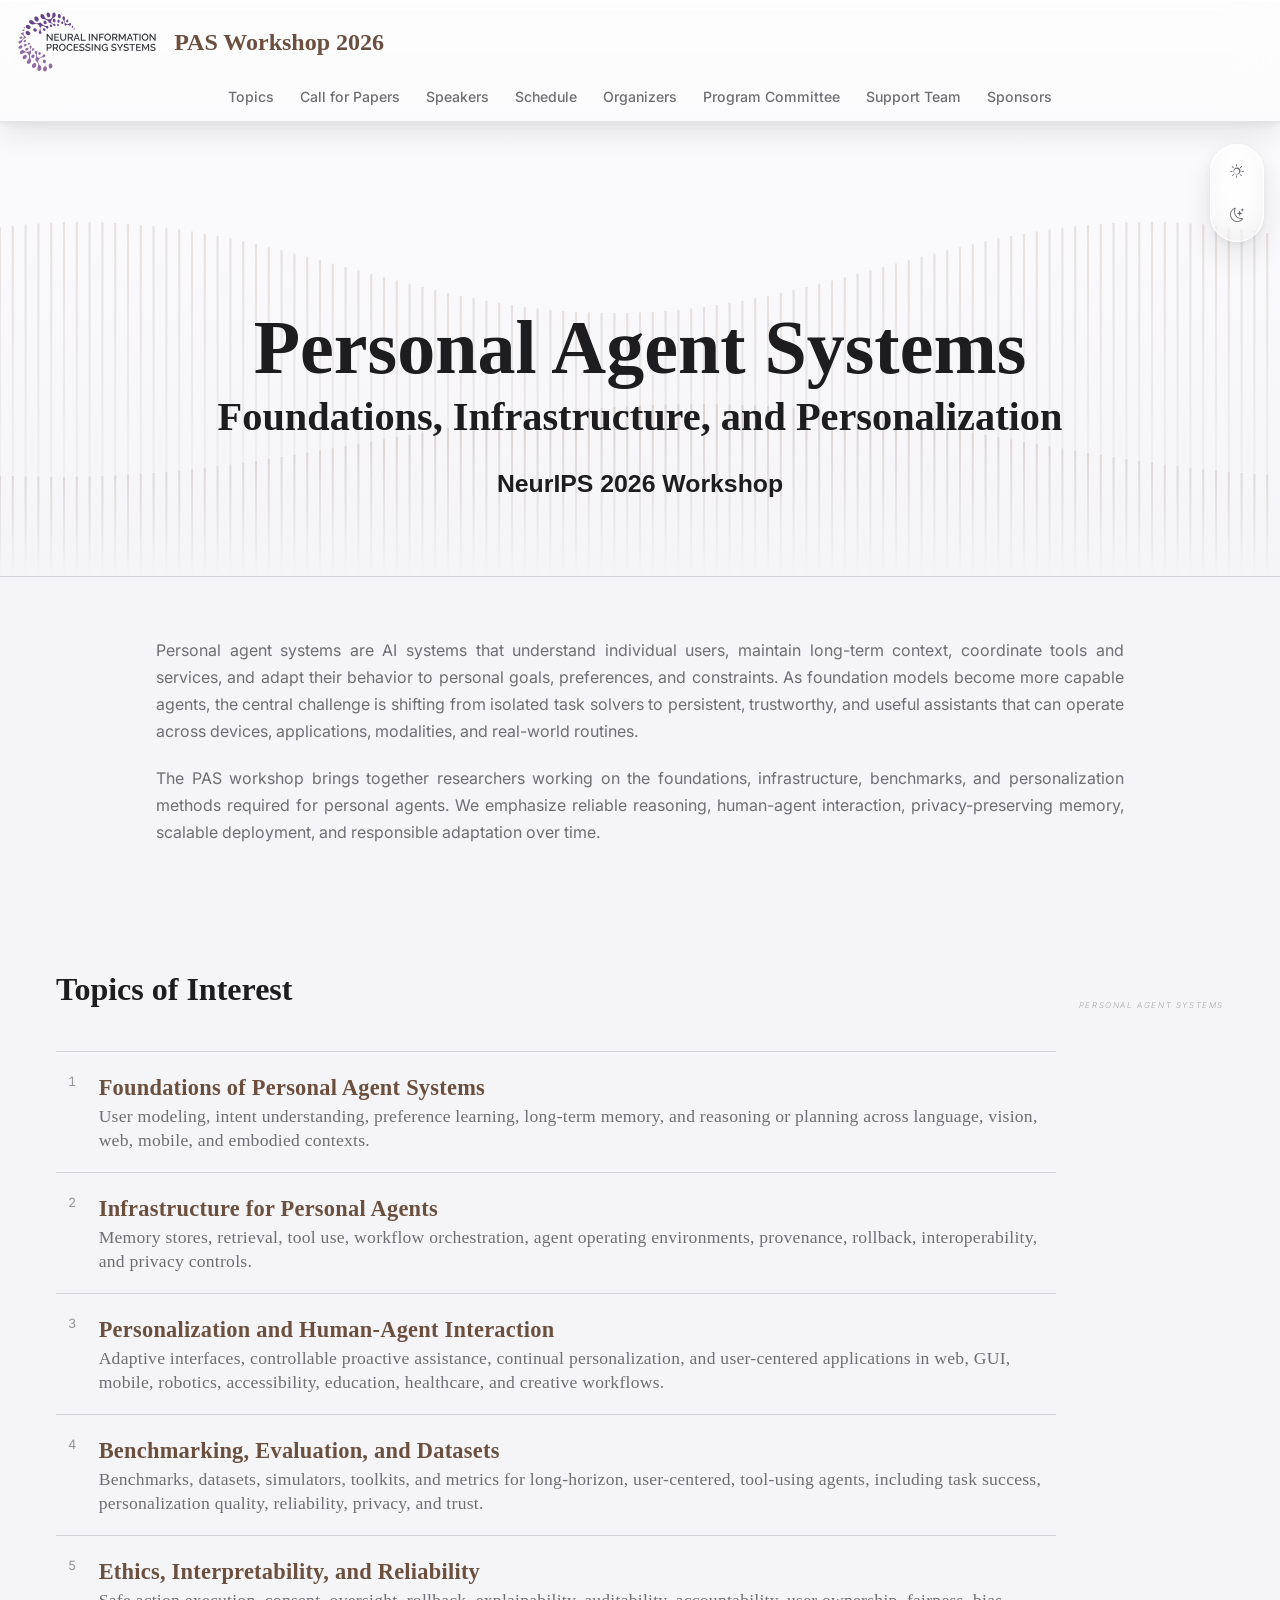
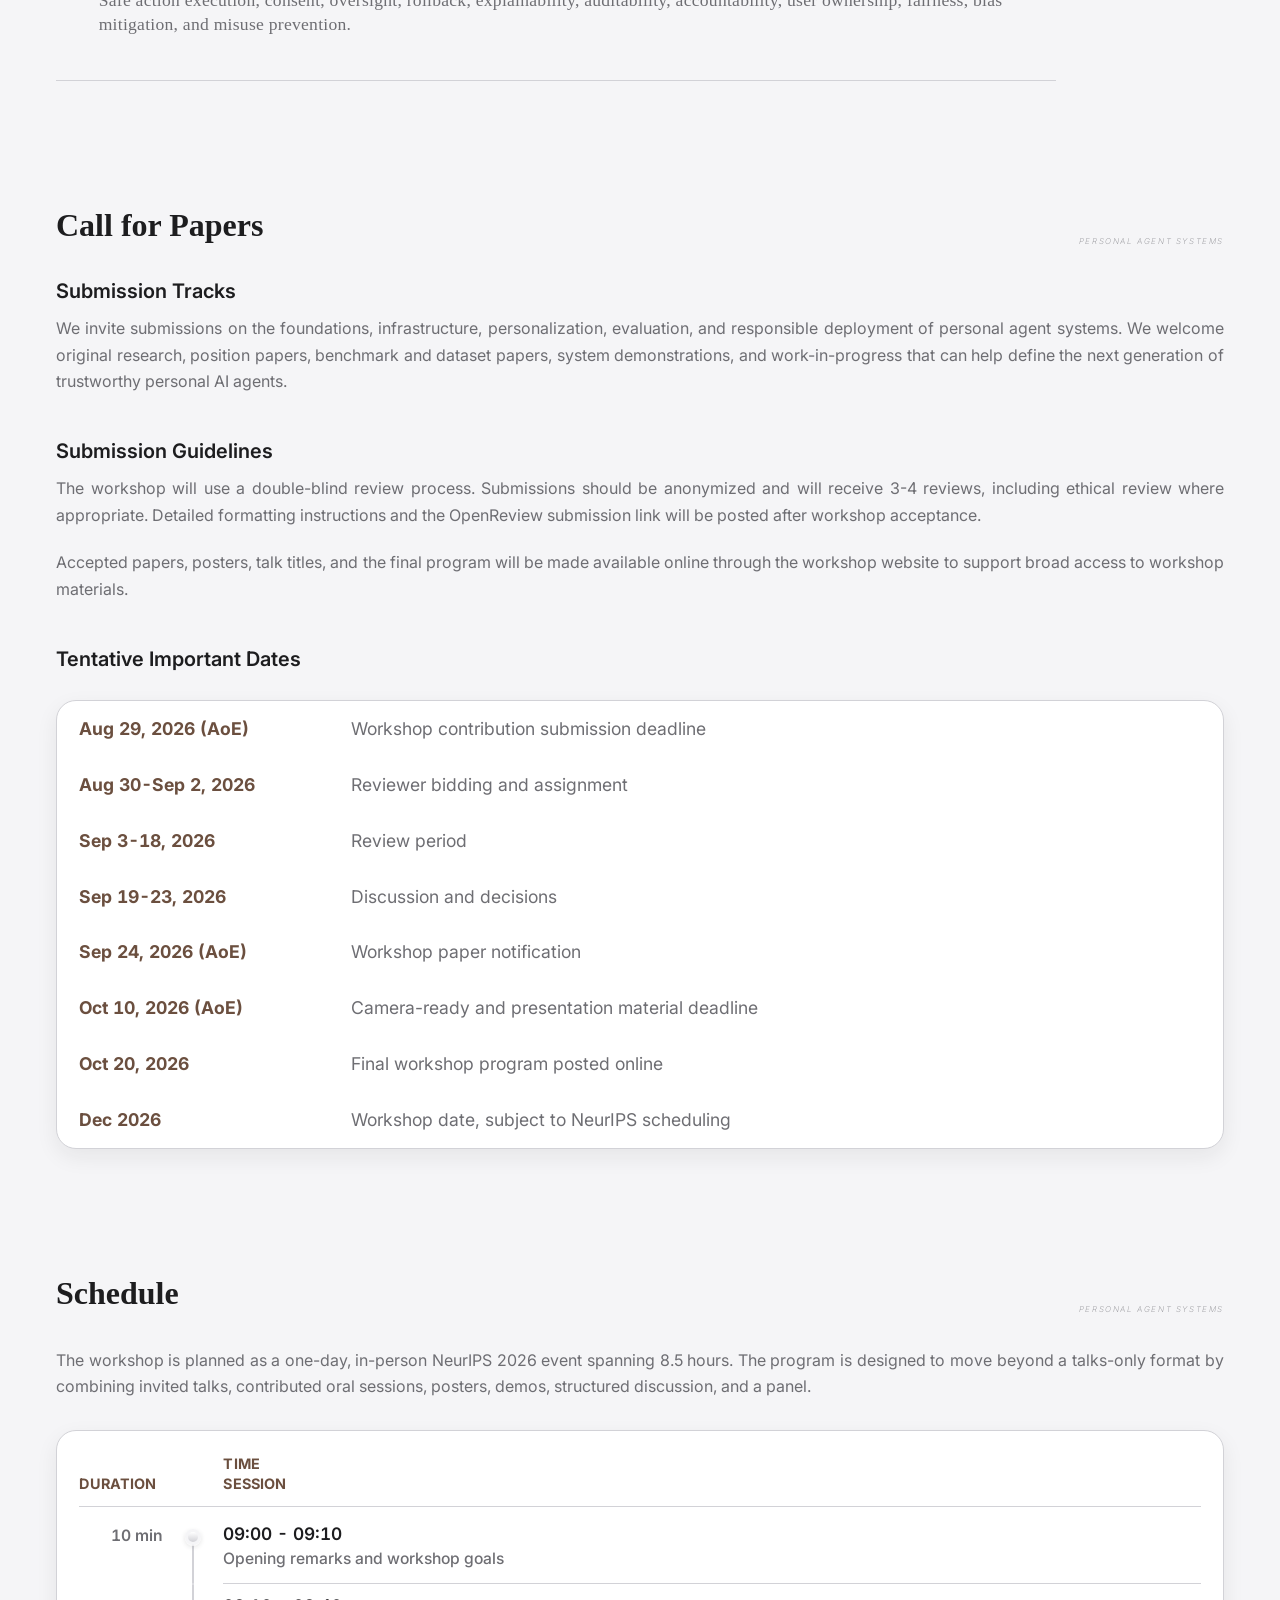
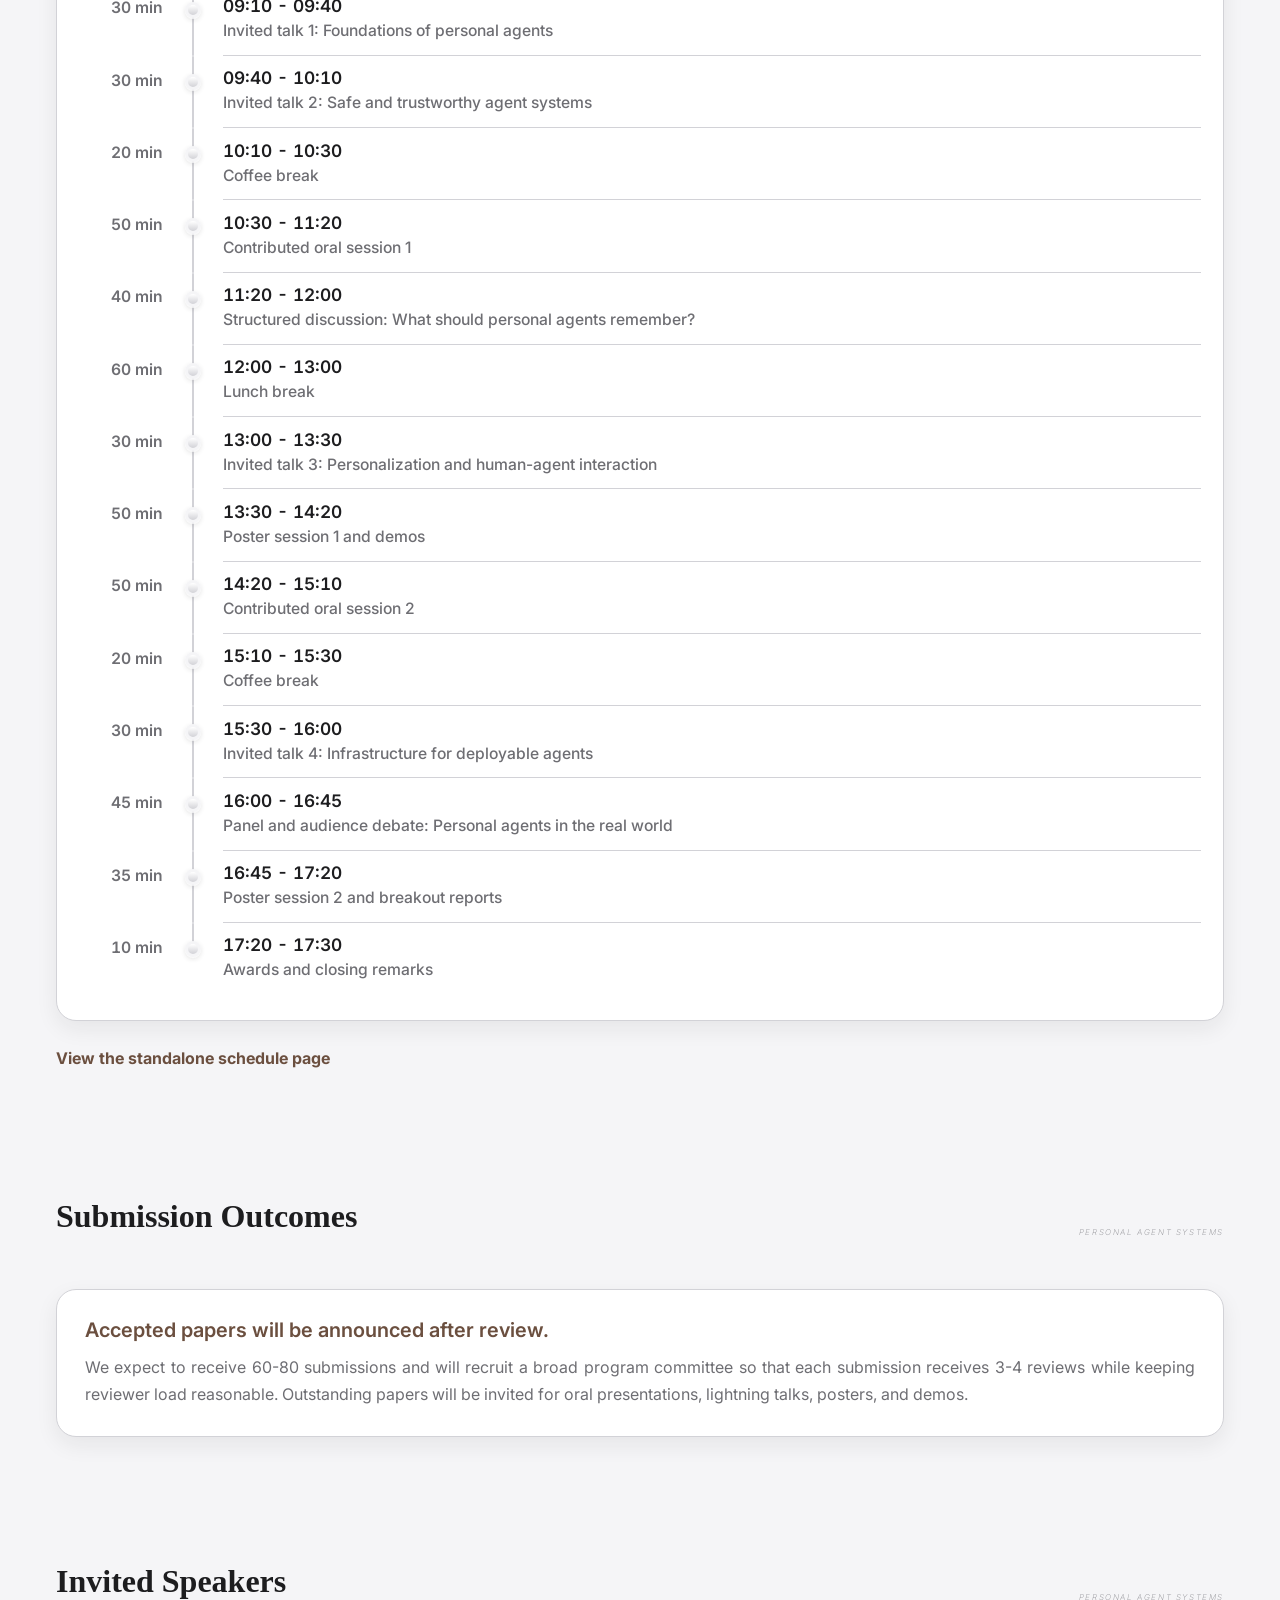
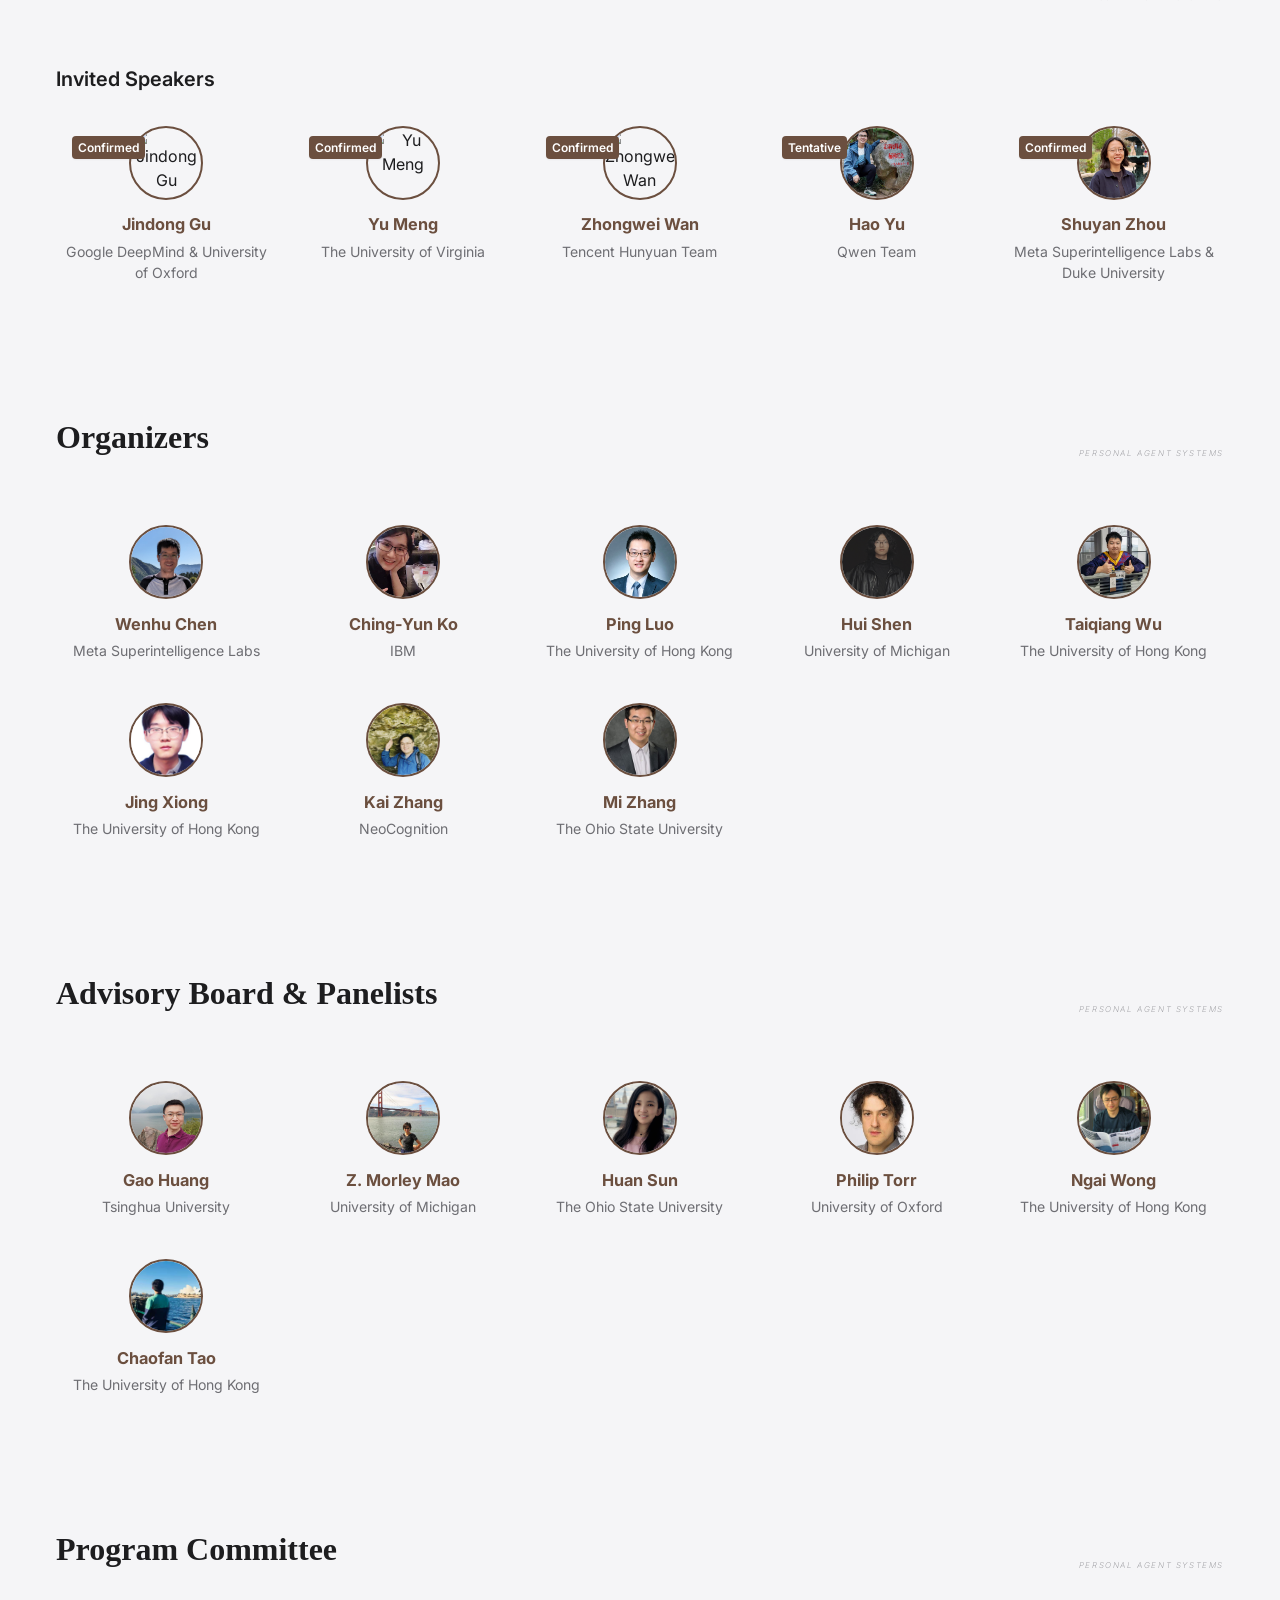
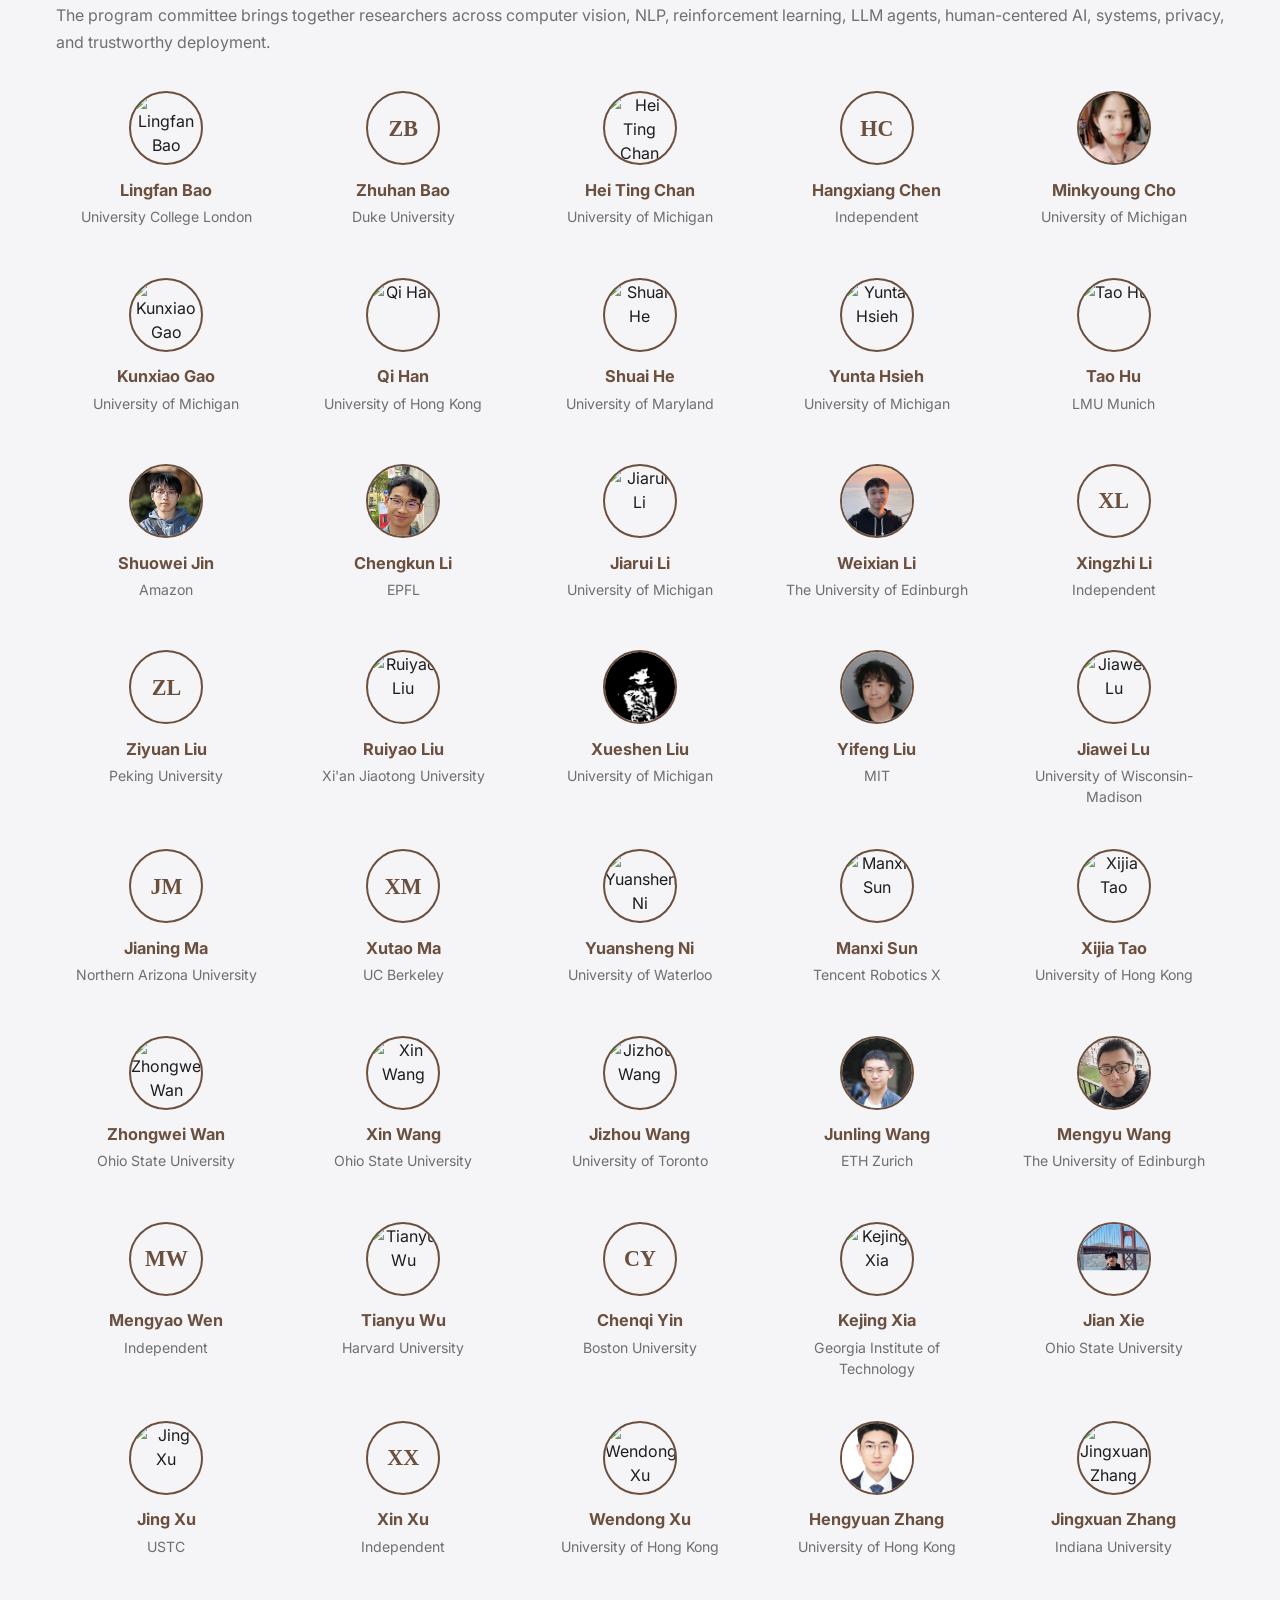
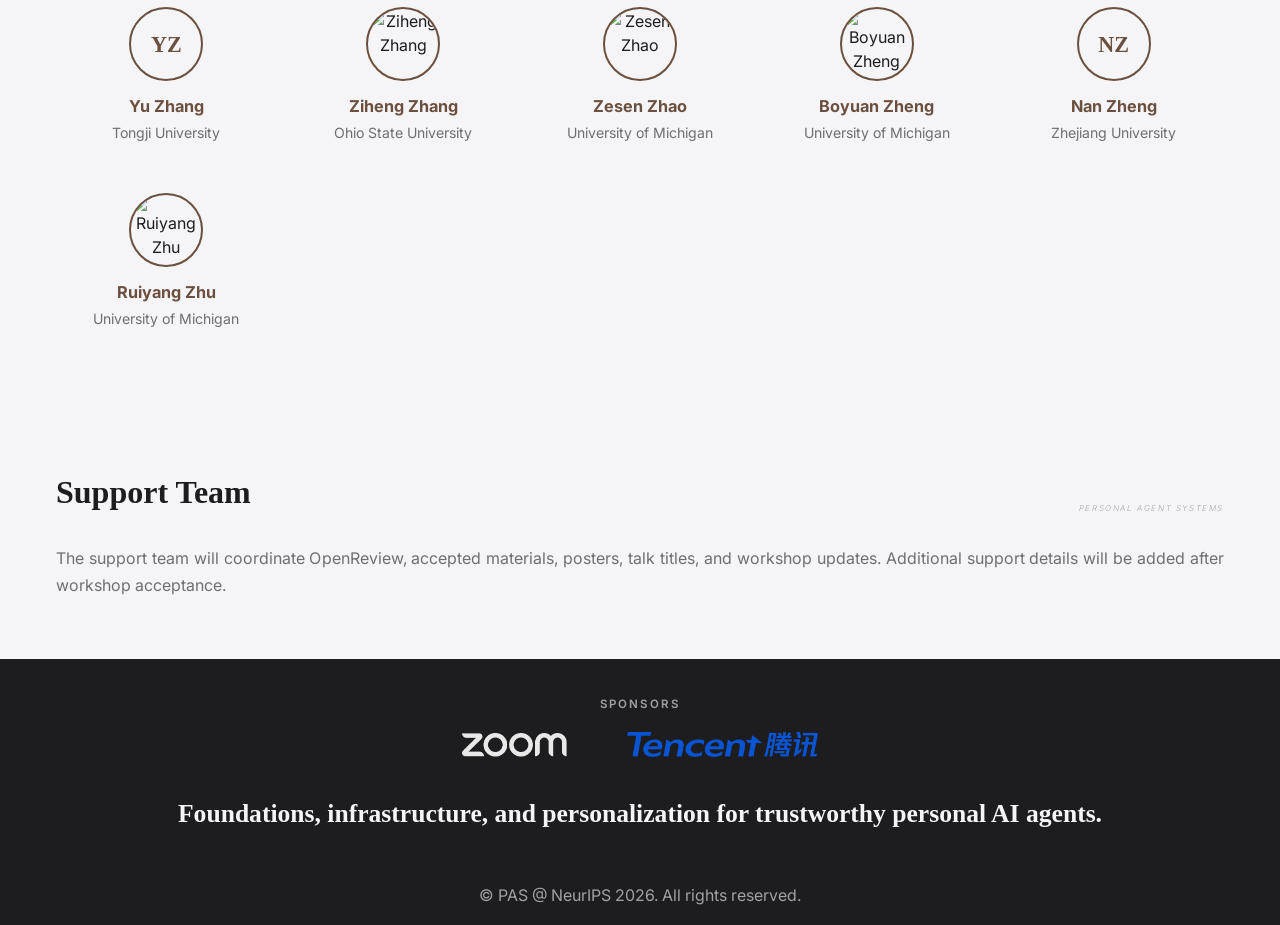
==== commit 6f16243f: "Update workshop site content and sponsors" ====
--- a/index.html
+++ b/index.html
@@ -27,11 +27,10 @@
   <script>
     (function () {
       const key = 'pas-theme';
-      const choice = ['light', 'dark', 'system'].includes(localStorage.getItem(key))
+      const choice = ['light', 'dark'].includes(localStorage.getItem(key))
         ? localStorage.getItem(key)
-        : 'system';
-      const prefersDark = window.matchMedia && window.matchMedia('(prefers-color-scheme: dark)').matches;
-      const theme = choice === 'system' ? (prefersDark ? 'dark' : 'light') : choice;
+        : 'light';
+      const theme = choice;
       document.documentElement.dataset.theme = theme;
       document.documentElement.dataset.themeChoice = choice;
       document.documentElement.style.colorScheme = theme;
@@ -39,7 +38,7 @@
   </script>
   <link rel="stylesheet" href="https://cdn.jsdelivr.net/npm/bootstrap-icons@1.11.3/font/bootstrap-icons.css">
   <link rel="stylesheet" href="styles/css/reset.css">
-  <link rel="stylesheet" href="styles/css/main.css">
+  <link rel="stylesheet" href="styles/css/main.css?v=footer-sponsors-compact">
   <link rel="stylesheet" href="styles/css/animations.css">
   <link rel="stylesheet" href="styles/css/responsive.css">
   <!-- Google Fonts -->
@@ -65,7 +64,7 @@
 
     /* Sponsor links hover ring and image radius */
     .sponsors-logos a {
-      border-radius: 12px;
+      border-radius: 16px;
       padding: 6px;
       display: inline-flex;
       align-items: center;
@@ -78,7 +77,7 @@
     }
 
     .sponsors-logos a img {
-      border-radius: 10px;
+      border-radius: 14px;
       display: block;
     }
 
@@ -115,7 +114,8 @@
         <a class="nav-link scrollto" href="#schedule">Schedule</a>
         <a class="nav-link scrollto" href="#organizers">Organizers</a>
         <a class="nav-link scrollto" href="#committee">Program Committee</a>
-        <a class="nav-link scrollto" href="#support-team">Contact</a>
+        <a class="nav-link scrollto" href="#support-team">Support Team</a>
+        <a class="nav-link scrollto" href="#sponsors">Sponsors</a>
       </nav>
       <div class="theme-switcher" role="group" aria-label="Theme">
         <button class="theme-option" type="button" data-theme-option="light" aria-pressed="false" title="Light theme">
@@ -126,10 +126,6 @@
           <i class="bi bi-moon-stars" aria-hidden="true"></i>
           <span>Dark</span>
         </button>
-        <button class="theme-option" type="button" data-theme-option="system" aria-pressed="false" title="Follow browser theme">
-          <i class="bi bi-laptop" aria-hidden="true"></i>
-          <span>System</span>
-        </button>
       </div>
     </div>
   </header><!-- End Header -->
@@ -139,12 +135,11 @@
     <section id="home" class="hero fade-in" style="position:relative;overflow:hidden;">
       <canvas id="waveCanvas" style="position:absolute;top:0;left:0;width:100%;height:100%;z-index:0;"></canvas>
       <div class="container" style="position:relative;z-index:1;">
-        <span class="display-text-palatino">Personal Agent Systems (PAS)</span>
-      </div>
-      <br>
-      <div class="container" style="position:relative;z-index:1;">
-        <h3 class="hero-pill">
-          NeurIPS 2026 Workshop</h3>
+        <h1 class="display-text-palatino">
+          <span>Personal Agent Systems</span>
+          <span>Foundations, Infrastructure, and Personalization</span>
+        </h1>
+        <div class="hero-workshop-text">NeurIPS 2026 Workshop</div>
       </div>
     </section>
 
@@ -264,6 +259,123 @@
       </div>
     </section>
 
+    <!-- Schedule Section -->
+    <section id="schedule" class="schedule fade-in">
+      <div class="container">
+        <div class="section-header-component">
+          <div class="section-header-row">
+            <span class="section-header-title">Schedule</span>
+            <span class="section-header-subtitle">Personal Agent Systems</span>
+          </div>
+        </div>
+        <p>The workshop is planned as a one-day, in-person NeurIPS 2026 event spanning 8.5 hours. The program is designed to move beyond a talks-only format by combining invited talks, contributed oral sessions, posters, demos, structured discussion, and a panel.</p>
+        <div class="schedule-timeline" aria-label="Workshop schedule">
+          <div class="schedule-timeline-header" aria-hidden="true">
+            <div>Duration</div>
+            <div></div>
+            <div class="schedule-timeline-heading-stack">
+              <span>Time</span>
+              <span>Session</span>
+            </div>
+          </div>
+          <div class="schedule-timeline-list">
+            <div class="schedule-timeline-row first">
+              <div class="schedule-duration">10 min</div>
+              <div class="schedule-rail"><span></span></div>
+              <div class="schedule-entry"><div class="schedule-entry-time">09:00 - 09:10</div><div class="schedule-entry-session">Opening remarks and workshop goals</div></div>
+            </div>
+            <div class="schedule-timeline-row">
+              <div class="schedule-duration">30 min</div>
+              <div class="schedule-rail"><span></span></div>
+              <div class="schedule-entry"><div class="schedule-entry-time">09:10 - 09:40</div><div class="schedule-entry-session">Invited talk 1: Foundations of personal agents</div></div>
+            </div>
+            <div class="schedule-timeline-row">
+              <div class="schedule-duration">30 min</div>
+              <div class="schedule-rail"><span></span></div>
+              <div class="schedule-entry"><div class="schedule-entry-time">09:40 - 10:10</div><div class="schedule-entry-session">Invited talk 2: Safe and trustworthy agent systems</div></div>
+            </div>
+            <div class="schedule-timeline-row">
+              <div class="schedule-duration">20 min</div>
+              <div class="schedule-rail"><span></span></div>
+              <div class="schedule-entry"><div class="schedule-entry-time">10:10 - 10:30</div><div class="schedule-entry-session">Coffee break</div></div>
+            </div>
+            <div class="schedule-timeline-row">
+              <div class="schedule-duration">50 min</div>
+              <div class="schedule-rail"><span></span></div>
+              <div class="schedule-entry"><div class="schedule-entry-time">10:30 - 11:20</div><div class="schedule-entry-session">Contributed oral session 1</div></div>
+            </div>
+            <div class="schedule-timeline-row">
+              <div class="schedule-duration">40 min</div>
+              <div class="schedule-rail"><span></span></div>
+              <div class="schedule-entry"><div class="schedule-entry-time">11:20 - 12:00</div><div class="schedule-entry-session">Structured discussion: What should personal agents remember?</div></div>
+            </div>
+            <div class="schedule-timeline-row">
+              <div class="schedule-duration">60 min</div>
+              <div class="schedule-rail"><span></span></div>
+              <div class="schedule-entry"><div class="schedule-entry-time">12:00 - 13:00</div><div class="schedule-entry-session">Lunch break</div></div>
+            </div>
+            <div class="schedule-timeline-row">
+              <div class="schedule-duration">30 min</div>
+              <div class="schedule-rail"><span></span></div>
+              <div class="schedule-entry"><div class="schedule-entry-time">13:00 - 13:30</div><div class="schedule-entry-session">Invited talk 3: Personalization and human-agent interaction</div></div>
+            </div>
+            <div class="schedule-timeline-row">
+              <div class="schedule-duration">50 min</div>
+              <div class="schedule-rail"><span></span></div>
+              <div class="schedule-entry"><div class="schedule-entry-time">13:30 - 14:20</div><div class="schedule-entry-session">Poster session 1 and demos</div></div>
+            </div>
+            <div class="schedule-timeline-row">
+              <div class="schedule-duration">50 min</div>
+              <div class="schedule-rail"><span></span></div>
+              <div class="schedule-entry"><div class="schedule-entry-time">14:20 - 15:10</div><div class="schedule-entry-session">Contributed oral session 2</div></div>
+            </div>
+            <div class="schedule-timeline-row">
+              <div class="schedule-duration">20 min</div>
+              <div class="schedule-rail"><span></span></div>
+              <div class="schedule-entry"><div class="schedule-entry-time">15:10 - 15:30</div><div class="schedule-entry-session">Coffee break</div></div>
+            </div>
+            <div class="schedule-timeline-row">
+              <div class="schedule-duration">30 min</div>
+              <div class="schedule-rail"><span></span></div>
+              <div class="schedule-entry"><div class="schedule-entry-time">15:30 - 16:00</div><div class="schedule-entry-session">Invited talk 4: Infrastructure for deployable agents</div></div>
+            </div>
+            <div class="schedule-timeline-row">
+              <div class="schedule-duration">45 min</div>
+              <div class="schedule-rail"><span></span></div>
+              <div class="schedule-entry"><div class="schedule-entry-time">16:00 - 16:45</div><div class="schedule-entry-session">Panel and audience debate: Personal agents in the real world</div></div>
+            </div>
+            <div class="schedule-timeline-row">
+              <div class="schedule-duration">35 min</div>
+              <div class="schedule-rail"><span></span></div>
+              <div class="schedule-entry"><div class="schedule-entry-time">16:45 - 17:20</div><div class="schedule-entry-session">Poster session 2 and breakout reports</div></div>
+            </div>
+            <div class="schedule-timeline-row last">
+              <div class="schedule-duration">10 min</div>
+              <div class="schedule-rail"><span></span></div>
+              <div class="schedule-entry"><div class="schedule-entry-time">17:20 - 17:30</div><div class="schedule-entry-session">Awards and closing remarks</div></div>
+            </div>
+          </div>
+        </div>
+        <p style="margin-top: 1.5rem;"><a href="schedule.html"><strong>View the standalone schedule page</strong></a></p>
+      </div>
+    </section>
+
+    <!-- Submission Outcomes Section -->
+    <section id="accepted-papers" class="fade-in">
+      <div class="container">
+        <div class="section-header-component">
+          <div class="section-header-row">
+            <span class="section-header-title">Submission Outcomes</span>
+            <span class="section-header-subtitle">Personal Agent Systems</span>
+          </div>
+        </div>
+        <div class="notice-panel">
+          <h3>Accepted papers will be announced after review.</h3>
+          <p>We expect to receive 60-80 submissions and will recruit a broad program committee so that each submission receives 3-4 reviews while keeping reviewer load reasonable. Outstanding papers will be invited for oral presentations, lightning talks, posters, and demos.</p>
+        </div>
+      </div>
+    </section>
+
     <!-- Speakers & Panel Section -->
     <section id="speakers" class="fade-in">
       <div class="container">
@@ -274,35 +386,44 @@
           </div>
         </div>
         <div class="speakers-title" style="margin-top:2rem; margin-bottom:1rem;">
-          <h3>Confirmed Speakers</h3>
+          <h3>Invited Speakers</h3>
         </div>
         <div class="organizers-grid">
           <a href="https://jindonggu.github.io/" target="_blank" class="organizer-card" style="position: relative;">
             <div class="organizer-role">Confirmed</div>
-            <div class="initial-avatar">JG</div>
+            <img src="./public/jindong-gu.jpg" alt="Jindong Gu" class="organizer-photo">
             <div class="organizer-info">
               <div class="organizer-name">Jindong Gu</div>
               <div class="organizer-org">Google DeepMind & University of Oxford</div>
             </div>
           </a>
 
-          <a href="https://ikekonglp.github.io/" target="_blank" class="organizer-card" style="position: relative;">
-            <div class="organizer-role">Confirmed</div>
-            <div class="initial-avatar">LK</div>
-            <div class="organizer-info">
-              <div class="organizer-name">Lingpeng Kong</div>
-              <div class="organizer-org">The University of Hong Kong</div>
-            </div>
-          </a>
-
           <a href="https://yumeng5.github.io/" target="_blank" class="organizer-card" style="position: relative;">
             <div class="organizer-role">Confirmed</div>
-            <div class="initial-avatar">YM</div>
+            <img src="./public/yu-meng.jpg" alt="Yu Meng" class="organizer-photo">
             <div class="organizer-info">
               <div class="organizer-name">Yu Meng</div>
-              <div class="organizer-org">University of Virginia</div>
-            </div>
-          </a>
+              <div class="organizer-org">The University of Virginia</div>
+            </div>
+          </a>
+
+          <div class="organizer-card" style="position: relative;">
+            <div class="organizer-role">Confirmed</div>
+            <img src="./public/zhongwei-wan.jpeg" alt="Zhongwei Wan" class="organizer-photo">
+            <div class="organizer-info">
+              <div class="organizer-name">Zhongwei Wan</div>
+              <div class="organizer-org">Tencent Hunyuan Team</div>
+            </div>
+          </div>
+
+          <div class="organizer-card" style="position: relative;">
+            <div class="organizer-role">Tentative</div>
+            <img src="./public/hao-yu.jpg" alt="Hao Yu" class="organizer-photo">
+            <div class="organizer-info">
+              <div class="organizer-name">Hao Yu</div>
+              <div class="organizer-org">Qwen Team</div>
+            </div>
+          </div>
 
           <a href="https://www.shuyanzhou.com/" target="_blank" class="organizer-card" style="position: relative;">
             <div class="organizer-role">Confirmed</div>
@@ -312,64 +433,6 @@
               <div class="organizer-org">Meta Superintelligence Labs & Duke University</div>
             </div>
           </a>
-        </div>
-      </div>
-    </section>
-
-    <!-- Schedule Section -->
-    <section id="schedule" class="schedule fade-in">
-      <div class="container">
-        <div class="section-header-component">
-          <div class="section-header-row">
-            <span class="section-header-title">Schedule</span>
-            <span class="section-header-subtitle">Personal Agent Systems</span>
-          </div>
-        </div>
-        <p>The workshop is planned as a one-day, in-person NeurIPS 2026 event spanning 8.5 hours. The program is designed to move beyond a talks-only format by combining invited talks, contributed oral sessions, posters, demos, structured discussion, and a panel.</p>
-        <div class="schedule-table">
-          <table class="table">
-            <thead>
-              <tr>
-                <th scope="col">Time</th>
-                <th scope="col">Duration</th>
-                <th scope="col">Session</th>
-              </tr>
-            </thead>
-            <tbody>
-              <tr><td>09:00-09:10</td><td>10 min</td><td>Opening remarks and workshop goals</td></tr>
-              <tr><td>09:10-09:40</td><td>30 min</td><td>Invited talk 1: Foundations of personal agents</td></tr>
-              <tr><td>09:40-10:10</td><td>30 min</td><td>Invited talk 2: Safe and trustworthy agent systems</td></tr>
-              <tr><td>10:10-10:30</td><td>20 min</td><td>Coffee break</td></tr>
-              <tr><td>10:30-11:20</td><td>50 min</td><td>Contributed oral session 1</td></tr>
-              <tr><td>11:20-12:00</td><td>40 min</td><td>Structured discussion: What should personal agents remember?</td></tr>
-              <tr><td>12:00-13:00</td><td>60 min</td><td>Lunch break</td></tr>
-              <tr><td>13:00-13:30</td><td>30 min</td><td>Invited talk 3: Personalization and human-agent interaction</td></tr>
-              <tr><td>13:30-14:20</td><td>50 min</td><td>Poster session 1 and demos</td></tr>
-              <tr><td>14:20-15:10</td><td>50 min</td><td>Contributed oral session 2</td></tr>
-              <tr><td>15:10-15:30</td><td>20 min</td><td>Coffee break</td></tr>
-              <tr><td>15:30-16:00</td><td>30 min</td><td>Invited talk 4: Infrastructure for deployable agents</td></tr>
-              <tr><td>16:00-16:45</td><td>45 min</td><td>Panel and audience debate: Personal agents in the real world</td></tr>
-              <tr><td>16:45-17:20</td><td>35 min</td><td>Poster session 2 and breakout reports</td></tr>
-              <tr><td>17:20-17:30</td><td>10 min</td><td>Awards and closing remarks</td></tr>
-            </tbody>
-          </table>
-        </div>
-        <p style="margin-top: 1.5rem;"><a href="schedule.html"><strong>View the standalone schedule page</strong></a></p>
-      </div>
-    </section>
-
-    <!-- Submission Outcomes Section -->
-    <section id="accepted-papers" class="fade-in">
-      <div class="container">
-        <div class="section-header-component">
-          <div class="section-header-row">
-            <span class="section-header-title">Submission Outcomes</span>
-            <span class="section-header-subtitle">Personal Agent Systems</span>
-          </div>
-        </div>
-        <div class="notice-panel">
-          <h3>Accepted papers will be announced after review.</h3>
-          <p>We expect to receive 60-80 submissions and will recruit a broad program committee so that each submission receives 3-4 reviews while keeping reviewer load reasonable. Outstanding papers will be invited for oral presentations, lightning talks, posters, and demos.</p>
         </div>
       </div>
     </section>
@@ -393,6 +456,14 @@
             </div>
           </a>
 
+          <div class="organizer-card" style="position: relative;">
+            <img src="./public/ching-yun-ko.jpg" alt="Ching-Yun Ko" class="organizer-photo">
+            <div class="organizer-info">
+              <div class="organizer-name">Ching-Yun Ko</div>
+              <div class="organizer-org">IBM</div>
+            </div>
+          </div>
+
           <a href="https://luoping.me/" target="_blank" class="organizer-card" style="position: relative;">
 
             <img src="./public/ping-luo.jpg" alt="Ping Luo" class="organizer-photo">
@@ -411,15 +482,6 @@
             </div>
           </a>
 
-          <a href="https://chaofantao.top/" target="_blank" class="organizer-card" style="position: relative;">
-
-            <img src="./public/chaofan-tao.png" alt="Chaofan Tao" class="organizer-photo">
-            <div class="organizer-info">
-              <div class="organizer-name">Chaofan Tao</div>
-              <div class="organizer-org">University of Hong Kong</div>
-            </div>
-          </a>
-
           <a href="https://wutaiqiang.github.io/" target="_blank" class="organizer-card" style="position: relative;">
 
             <img src="./public/taiqiang-wu.jpg" alt="Taiqiang Wu" class="organizer-photo">
@@ -443,7 +505,7 @@
             <img src="./public/kai-zhang.jpg" alt="Kai Zhang" class="organizer-photo">
             <div class="organizer-info">
               <div class="organizer-name">Kai Zhang</div>
-              <div class="organizer-org">The Ohio State University</div>
+              <div class="organizer-org">NeoCognition</div>
             </div>
           </a>
 
@@ -464,7 +526,7 @@
       <div class="container">
         <div class="section-header-component">
           <div class="section-header-row">
-            <span class="section-header-title">Advisory Board</span>
+            <span class="section-header-title">Advisory Board & Panelists</span>
             <span class="section-header-subtitle">Personal Agent Systems</span>
           </div>
         </div>
@@ -478,15 +540,6 @@
             </div>
           </a>
 
-          <a href="https://ikekonglp.github.io/" target="_blank" class="organizer-card" style="position: relative;">
-
-            <img src="./public/lingpeng-kong.jpg" alt="Lingpeng Kong" class="organizer-photo">
-            <div class="organizer-info">
-              <div class="organizer-name">Lingpeng Kong</div>
-              <div class="organizer-org">The University of Hong Kong</div>
-            </div>
-          </a>
-
           <a href="https://web.eecs.umich.edu/~zmao/" target="_blank" class="organizer-card" style="position: relative;">
 
             <img src="./public/z-morley-mao.jpg" alt="Z. Morley Mao" class="organizer-photo">
@@ -519,6 +572,15 @@
             <img src="./public/ngai-wong.jpg" alt="Ngai Wong" class="organizer-photo">
             <div class="organizer-info">
               <div class="organizer-name">Ngai Wong</div>
+              <div class="organizer-org">The University of Hong Kong</div>
+            </div>
+          </a>
+
+          <a href="https://chaofantao.top/" target="_blank" class="organizer-card" style="position: relative;">
+
+            <img src="./public/chaofan-tao.png" alt="Chaofan Tao" class="organizer-photo">
+            <div class="organizer-info">
+              <div class="organizer-name">Chaofan Tao</div>
               <div class="organizer-org">The University of Hong Kong</div>
             </div>
           </a>
@@ -538,7 +600,7 @@
         <p>The program committee brings together researchers across computer vision, NLP, reinforcement learning, LLM agents, human-centered AI, systems, privacy, and trustworthy deployment.</p>
         <div class="organizers-grid pc-grid">
           <div class="organizer-card pc-card" style="position: relative;">
-            <div class="initial-avatar">LB</div>
+            <img src="./public/lingfan-bao.jpeg" alt="Lingfan Bao" class="organizer-photo">
             <div class="organizer-info">
               <div class="organizer-name">Lingfan Bao</div>
               <div class="organizer-org">University College London</div>
@@ -546,13 +608,29 @@
           </div>
 
           <div class="organizer-card pc-card" style="position: relative;">
-            <div class="initial-avatar">HC</div>
+            <div class="initial-avatar">ZB</div>
+            <div class="organizer-info">
+              <div class="organizer-name">Zhuhan Bao</div>
+              <div class="organizer-org">Duke University</div>
+            </div>
+          </div>
+
+          <div class="organizer-card pc-card" style="position: relative;">
+            <img src="./public/hei-ting-chan.jpeg" alt="Hei Ting Chan" class="organizer-photo">
             <div class="organizer-info">
               <div class="organizer-name">Hei Ting Chan</div>
               <div class="organizer-org">University of Michigan</div>
             </div>
           </div>
 
+          <div class="organizer-card pc-card" style="position: relative;">
+            <div class="initial-avatar">HC</div>
+            <div class="organizer-info">
+              <div class="organizer-name">Hangxiang Chen</div>
+              <div class="organizer-org">Independent</div>
+            </div>
+          </div>
+
           <a href="https://minkyoungcho.github.io/" target="_blank" class="organizer-card pc-card" style="position: relative;">
             <img src="./public/minkyoung-cho.jpg" alt="Minkyoung Cho" class="organizer-photo">
             <div class="organizer-info">
@@ -562,7 +640,7 @@
           </a>
 
           <div class="organizer-card pc-card" style="position: relative;">
-            <div class="initial-avatar">KG</div>
+            <img src="./public/kunxiao-gao.jpeg" alt="Kunxiao Gao" class="organizer-photo">
             <div class="organizer-info">
               <div class="organizer-name">Kunxiao Gao</div>
               <div class="organizer-org">University of Michigan</div>
@@ -570,7 +648,7 @@
           </div>
 
           <div class="organizer-card pc-card" style="position: relative;">
-            <div class="initial-avatar">QH</div>
+            <img src="./public/qi-han.png" alt="Qi Han" class="organizer-photo">
             <div class="organizer-info">
               <div class="organizer-name">Qi Han</div>
               <div class="organizer-org">University of Hong Kong</div>
@@ -578,7 +656,7 @@
           </div>
 
           <div class="organizer-card pc-card" style="position: relative;">
-            <div class="initial-avatar">SH</div>
+            <img src="./public/shuai-he.jpg" alt="Shuai He" class="organizer-photo">
             <div class="organizer-info">
               <div class="organizer-name">Shuai He</div>
               <div class="organizer-org">University of Maryland</div>
@@ -586,7 +664,7 @@
           </div>
 
           <div class="organizer-card pc-card" style="position: relative;">
-            <div class="initial-avatar">YH</div>
+            <img src="./public/yunta-hsieh.jpeg" alt="Yunta Hsieh" class="organizer-photo">
             <div class="organizer-info">
               <div class="organizer-name">Yunta Hsieh</div>
               <div class="organizer-org">University of Michigan</div>
@@ -594,7 +672,7 @@
           </div>
 
           <div class="organizer-card pc-card" style="position: relative;">
-            <div class="initial-avatar">TH</div>
+            <img src="./public/tao-hu.jpeg" alt="Tao Hu" class="organizer-photo">
             <div class="organizer-info">
               <div class="organizer-name">Tao Hu</div>
               <div class="organizer-org">LMU Munich</div>
@@ -618,7 +696,7 @@
           </a>
 
           <div class="organizer-card pc-card" style="position: relative;">
-            <div class="initial-avatar">JL</div>
+            <img src="./public/jiarui-li.jpeg" alt="Jiarui Li" class="organizer-photo">
             <div class="organizer-info">
               <div class="organizer-name">Jiarui Li</div>
               <div class="organizer-org">University of Michigan</div>
@@ -650,7 +728,7 @@
           </div>
 
           <div class="organizer-card pc-card" style="position: relative;">
-            <div class="initial-avatar">RL</div>
+            <img src="./public/ruiyao-liu.jpeg" alt="Ruiyao Liu" class="organizer-photo">
             <div class="organizer-info">
               <div class="organizer-name">Ruiyao Liu</div>
               <div class="organizer-org">Xi'an Jiaotong University</div>
@@ -674,15 +752,31 @@
           </a>
 
           <div class="organizer-card pc-card" style="position: relative;">
-            <div class="initial-avatar">JL</div>
+            <img src="./public/jiawei-lu.jpeg" alt="Jiawei Lu" class="organizer-photo">
             <div class="organizer-info">
               <div class="organizer-name">Jiawei Lu</div>
               <div class="organizer-org">University of Wisconsin-Madison</div>
             </div>
           </div>
 
+          <div class="organizer-card pc-card" style="position: relative;">
+            <div class="initial-avatar">JM</div>
+            <div class="organizer-info">
+              <div class="organizer-name">Jianing Ma</div>
+              <div class="organizer-org">Northern Arizona University</div>
+            </div>
+          </div>
+
+          <div class="organizer-card pc-card" style="position: relative;">
+            <div class="initial-avatar">XM</div>
+            <div class="organizer-info">
+              <div class="organizer-name">Xutao Ma</div>
+              <div class="organizer-org">UC Berkeley</div>
+            </div>
+          </div>
+
           <a href="https://yuanshengni.github.io/" target="_blank" class="organizer-card pc-card" style="position: relative;">
-            <img src="./public/yuansheng-ni.png" alt="Yuansheng Ni" class="organizer-photo">
+            <img src="./public/yuansheng-ni.jpg" alt="Yuansheng Ni" class="organizer-photo">
             <div class="organizer-info">
               <div class="organizer-name">Yuansheng Ni</div>
               <div class="organizer-org">University of Waterloo</div>
@@ -690,7 +784,7 @@
           </a>
 
           <div class="organizer-card pc-card" style="position: relative;">
-            <div class="initial-avatar">MS</div>
+            <img src="./public/manxi-sun.jpeg" alt="Manxi Sun" class="organizer-photo">
             <div class="organizer-info">
               <div class="organizer-name">Manxi Sun</div>
               <div class="organizer-org">Tencent Robotics X</div>
@@ -698,7 +792,7 @@
           </div>
 
           <div class="organizer-card pc-card" style="position: relative;">
-            <div class="initial-avatar">XT</div>
+            <img src="./public/xijia-tao.jpg" alt="Xijia Tao" class="organizer-photo">
             <div class="organizer-info">
               <div class="organizer-name">Xijia Tao</div>
               <div class="organizer-org">University of Hong Kong</div>
@@ -706,7 +800,7 @@
           </div>
 
           <div class="organizer-card pc-card" style="position: relative;">
-            <div class="initial-avatar">ZW</div>
+            <img src="./public/zhongwei-wan.jpeg" alt="Zhongwei Wan" class="organizer-photo">
             <div class="organizer-info">
               <div class="organizer-name">Zhongwei Wan</div>
               <div class="organizer-org">Ohio State University</div>
@@ -714,7 +808,7 @@
           </div>
 
           <div class="organizer-card pc-card" style="position: relative;">
-            <div class="initial-avatar">XW</div>
+            <img src="./public/xin-wang.jpeg" alt="Xin Wang" class="organizer-photo">
             <div class="organizer-info">
               <div class="organizer-name">Xin Wang</div>
               <div class="organizer-org">Ohio State University</div>
@@ -722,7 +816,7 @@
           </div>
 
           <div class="organizer-card pc-card" style="position: relative;">
-            <div class="initial-avatar">JW</div>
+            <img src="./public/jizhou-wang.jpg" alt="Jizhou Wang" class="organizer-photo">
             <div class="organizer-info">
               <div class="organizer-name">Jizhou Wang</div>
               <div class="organizer-org">University of Toronto</div>
@@ -754,7 +848,7 @@
           </div>
 
           <div class="organizer-card pc-card" style="position: relative;">
-            <div class="initial-avatar">TW</div>
+            <img src="./public/tianyu-wu.jpeg" alt="Tianyu Wu" class="organizer-photo">
             <div class="organizer-info">
               <div class="organizer-name">Tianyu Wu</div>
               <div class="organizer-org">Harvard University</div>
@@ -762,7 +856,15 @@
           </div>
 
           <div class="organizer-card pc-card" style="position: relative;">
-            <div class="initial-avatar">KX</div>
+            <div class="initial-avatar">CY</div>
+            <div class="organizer-info">
+              <div class="organizer-name">Chenqi Yin</div>
+              <div class="organizer-org">Boston University</div>
+            </div>
+          </div>
+
+          <div class="organizer-card pc-card" style="position: relative;">
+            <img src="./public/kejing-xia.jpeg" alt="Kejing Xia" class="organizer-photo">
             <div class="organizer-info">
               <div class="organizer-name">Kejing Xia</div>
               <div class="organizer-org">Georgia Institute of Technology</div>
@@ -778,7 +880,7 @@
           </a>
 
           <div class="organizer-card pc-card" style="position: relative;">
-            <div class="initial-avatar">JX</div>
+            <img src="./public/jing-xu.jpg" alt="Jing Xu" class="organizer-photo">
             <div class="organizer-info">
               <div class="organizer-name">Jing Xu</div>
               <div class="organizer-org">USTC</div>
@@ -786,7 +888,15 @@
           </div>
 
           <div class="organizer-card pc-card" style="position: relative;">
-            <div class="initial-avatar">WX</div>
+            <div class="initial-avatar">XX</div>
+            <div class="organizer-info">
+              <div class="organizer-name">Xin Xu</div>
+              <div class="organizer-org">Independent</div>
+            </div>
+          </div>
+
+          <div class="organizer-card pc-card" style="position: relative;">
+            <img src="./public/wendong-xu.jpg" alt="Wendong Xu" class="organizer-photo">
             <div class="organizer-info">
               <div class="organizer-name">Wendong Xu</div>
               <div class="organizer-org">University of Hong Kong</div>
@@ -802,7 +912,7 @@
           </a>
 
           <div class="organizer-card pc-card" style="position: relative;">
-            <div class="initial-avatar">JZ</div>
+            <img src="./public/jingxuan-zhang.jpg" alt="Jingxuan Zhang" class="organizer-photo">
             <div class="organizer-info">
               <div class="organizer-name">Jingxuan Zhang</div>
               <div class="organizer-org">Indiana University</div>
@@ -818,7 +928,7 @@
           </div>
 
           <div class="organizer-card pc-card" style="position: relative;">
-            <div class="initial-avatar">ZZ</div>
+            <img src="./public/ziheng-zhang.jpeg" alt="Ziheng Zhang" class="organizer-photo">
             <div class="organizer-info">
               <div class="organizer-name">Ziheng Zhang</div>
               <div class="organizer-org">Ohio State University</div>
@@ -826,7 +936,7 @@
           </div>
 
           <div class="organizer-card pc-card" style="position: relative;">
-            <div class="initial-avatar">ZZ</div>
+            <img src="./public/zesen-zhao.jpeg" alt="Zesen Zhao" class="organizer-photo">
             <div class="organizer-info">
               <div class="organizer-name">Zesen Zhao</div>
               <div class="organizer-org">University of Michigan</div>
@@ -834,7 +944,7 @@
           </div>
 
           <div class="organizer-card pc-card" style="position: relative;">
-            <div class="initial-avatar">BZ</div>
+            <img src="./public/boyuan-zheng.jpeg" alt="Boyuan Zheng" class="organizer-photo">
             <div class="organizer-info">
               <div class="organizer-name">Boyuan Zheng</div>
               <div class="organizer-org">University of Michigan</div>
@@ -842,7 +952,15 @@
           </div>
 
           <div class="organizer-card pc-card" style="position: relative;">
-            <div class="initial-avatar">RZ</div>
+            <div class="initial-avatar">NZ</div>
+            <div class="organizer-info">
+              <div class="organizer-name">Nan Zheng</div>
+              <div class="organizer-org">Zhejiang University</div>
+            </div>
+          </div>
+
+          <div class="organizer-card pc-card" style="position: relative;">
+            <img src="./public/ruiyang-zhu.jpg" alt="Ruiyang Zhu" class="organizer-photo">
             <div class="organizer-info">
               <div class="organizer-name">Ruiyang Zhu</div>
               <div class="organizer-org">University of Michigan</div>
@@ -857,35 +975,32 @@
       <div class="container">
         <div class="section-header-component">
           <div class="section-header-row">
-            <span class="section-header-title">Contact</span>
+            <span class="section-header-title">Support Team</span>
             <span class="section-header-subtitle">Personal Agent Systems</span>
           </div>
         </div>
         <div class="section-content">
-          <p>Accepted papers, posters, talk titles, and the final workshop program will be posted here. Contact details and OpenReview links will be added after workshop acceptance.</p>
+          <p>The support team will coordinate OpenReview, accepted materials, posters, talk titles, and workshop updates. Additional support details will be added after workshop acceptance.</p>
         </div>
       </div>
     </section>
 
-    <!-- Sponsors Section -->
-    <section id="sponsors" class="fade-in">
-      <div class="container">
-        <div class="section-header-component">
-          <div class="section-header-row">
-            <span class="section-header-title">Community Support</span>
-            <span class="section-header-subtitle">Personal Agent Systems</span>
-          </div>
-        </div>
-        <div class="notice-panel">
-          <h3>Inclusive participation</h3>
-          <p>We aim to create an inclusive NeurIPS workshop environment for participants from diverse backgrounds. We will seek sponsorships for workshop fees and travel support, especially for researchers from underrepresented and under-resourced communities.</p>
-        </div>
-      </div>
-    </section>
   </main>
 
-  <footer>
+  <footer id="sponsors">
     <div class="container">
+      <div class="footer-sponsors" aria-label="Workshop sponsors">
+        <div class="footer-sponsors-title">Sponsors</div>
+        <div class="sponsor-grid">
+          <div class="sponsor-logo sponsor-logo-zoom" aria-label="Zoom">
+            <img class="sponsor-logo-img sponsor-logo-img-light" src="./public/sponsors/zoom-logo-dark.png" alt="Zoom">
+            <img class="sponsor-logo-img sponsor-logo-img-dark" src="./public/sponsors/zoom-logo-white.png" alt="Zoom">
+          </div>
+          <div class="sponsor-logo sponsor-logo-tencent" aria-label="Tencent">
+            <img class="sponsor-logo-img" src="./public/sponsors/tencent-logo.png" alt="Tencent 腾讯">
+          </div>
+        </div>
+      </div>
       <blockquote class="contact-blockquote">
         Foundations, infrastructure, and personalization for trustworthy personal AI agents.
       </blockquote>
--- a/styles/css/main.css
+++ b/styles/css/main.css
@@ -23,6 +23,16 @@
   --input: #ffffff;
   --input-border: #d2d2d7;
   --focus-ring: rgba(107, 79, 63, 0.22);
+  --glass-bg: rgba(255, 255, 255, 0.62);
+  --glass-bg-strong: rgba(255, 255, 255, 0.82);
+  --glass-bg-hover: rgba(255, 255, 255, 0.74);
+  --glass-active: rgba(255, 255, 255, 0.92);
+  --glass-border: rgba(255, 255, 255, 0.78);
+  --glass-border-muted: rgba(180, 180, 188, 0.34);
+  --glass-highlight: rgba(255, 255, 255, 0.96);
+  --glass-shadow: 0 12px 30px rgba(29, 29, 31, 0.10), 0 2px 8px rgba(29, 29, 31, 0.06);
+  --glass-shadow-active: 0 16px 34px rgba(29, 29, 31, 0.14), 0 5px 12px rgba(29, 29, 31, 0.10);
+  --glass-inset: inset 0 1px 0 var(--glass-highlight), inset 0 -10px 22px rgba(29, 29, 31, 0.045);
   --shadow-sm: 0 1px 2px rgba(29, 29, 31, 0.05);
   --shadow-md: 0 8px 22px rgba(29, 29, 31, 0.07);
   --shadow-lg: 0 18px 44px rgba(29, 29, 31, 0.10);
@@ -93,6 +103,12 @@
   --border-radius-md: 0.5rem;   /* 8px */
   --border-radius-lg: 1rem;     /* 16px */
   --border-radius-xl: 1.5rem;   /* 24px */
+  --module-radius: 1.25rem;     /* 20px */
+  --module-radius-sm: 1rem;     /* 16px */
+  --section-y: 3.75rem;
+  --section-y-compact: 3rem;
+  --section-header-gap: 1.85rem;
+  --content-gap: 1.25rem;
 
   --transition-fast: 0.2s ease;
   --transition-normal: 0.3s ease;
@@ -124,6 +140,16 @@
   --input: #1d1d1f;
   --input-border: #3a3a3c;
   --focus-ring: rgba(210, 180, 156, 0.30);
+  --glass-bg: rgba(255, 255, 255, 0.12);
+  --glass-bg-strong: rgba(255, 255, 255, 0.16);
+  --glass-bg-hover: rgba(255, 255, 255, 0.18);
+  --glass-active: rgba(255, 255, 255, 0.24);
+  --glass-border: rgba(255, 255, 255, 0.24);
+  --glass-border-muted: rgba(255, 255, 255, 0.13);
+  --glass-highlight: rgba(255, 255, 255, 0.34);
+  --glass-shadow: 0 14px 34px rgba(0, 0, 0, 0.28), 0 2px 8px rgba(0, 0, 0, 0.18);
+  --glass-shadow-active: 0 18px 40px rgba(0, 0, 0, 0.34), 0 6px 16px rgba(0, 0, 0, 0.22);
+  --glass-inset: inset 0 1px 0 var(--glass-highlight), inset 0 -12px 24px rgba(0, 0, 0, 0.16);
   --shadow-sm: 0 1px 2px rgba(0, 0, 0, 0.35);
   --shadow-md: 0 8px 22px rgba(0, 0, 0, 0.28);
   --shadow-lg: 0 18px 44px rgba(0, 0, 0, 0.34);
@@ -196,40 +222,53 @@
 
 p {
   font-size: var(--font-size-md);
-  line-height: 1.6;
-  margin-bottom: var(--space-4);
+  line-height: 1.68;
+  margin-bottom: var(--content-gap);
   color: var(--color-neutral-700);
   text-align: justify;
+}
+
+p:last-child {
+  margin-bottom: 0;
 }
 
 /* Buttons */
 .button {
   display: inline-block;
   padding: var(--space-3) var(--space-5);
-  border-radius: var(--border-radius-md);
-  border: 1px solid transparent;
+  border-radius: 999px;
+  border: 1px solid var(--glass-border);
+  background: linear-gradient(180deg, var(--glass-bg-strong), var(--glass-bg));
+  box-shadow: var(--glass-shadow), var(--glass-inset);
+  backdrop-filter: blur(18px) saturate(150%);
+  -webkit-backdrop-filter: blur(18px) saturate(150%);
+  color: var(--text);
   font-weight: var(--font-weight-semibold);
-  transition: all var(--transition-fast);
+  transition: transform var(--transition-fast), background-color var(--transition-fast), box-shadow var(--transition-fast), border-color var(--transition-fast), color var(--transition-fast);
   text-align: center;
 }
 
 .button.primary {
-  background-color: var(--button);
-  color: var(--accent-contrast);
+  background: linear-gradient(180deg, var(--glass-active), var(--glass-bg-hover));
+  border-color: var(--glass-border);
+  color: var(--text);
+  box-shadow: var(--glass-shadow-active), var(--glass-inset);
 }
 
 .button.primary:hover {
-  background-color: var(--button-hover);
+  background: linear-gradient(180deg, var(--glass-active), var(--glass-bg-strong));
+  transform: translateY(-1px);
 }
 
 .button.secondary {
-  background-color: var(--surface-muted);
-  border-color: var(--border);
+  background: linear-gradient(180deg, var(--glass-bg-strong), var(--glass-bg));
+  border-color: var(--glass-border-muted);
   color: var(--text);
 }
 
 .button.secondary:hover {
-  background-color: var(--surface-tint);
+  background: linear-gradient(180deg, var(--glass-bg-hover), var(--glass-bg));
+  transform: translateY(-1px);
 }
 
 /* Sticky Header Styles */
@@ -244,19 +283,20 @@
   box-shadow: none;
 }
 .sticky-header.scrolled {
-  background-color: color-mix(in srgb, var(--surface) 92%, transparent);
-  box-shadow: var(--shadow-sm);
-  backdrop-filter: blur(8px);
+  background: var(--glass-bg);
+  box-shadow: var(--glass-shadow);
+  backdrop-filter: blur(22px) saturate(160%);
+  -webkit-backdrop-filter: blur(22px) saturate(160%);
 }
 
 /* Sections */
 section {
-  padding: var(--space-9) 0;
+  padding: var(--section-y) 0;
 }
 
 .section-header {
   text-align: center;
-  margin-bottom: var(--space-7);
+  margin-bottom: var(--section-header-gap);
 }
 
 .section-header h2 {
@@ -280,11 +320,17 @@
 
 .hero .container {
   display: flex;
+  flex-direction: column !important;
+  align-items: center;
+  justify-content: center;
+  text-align: center !important;
+  padding: 16px;
+}
+
+.hero .container.hero-badge-container {
   flex-direction: column;
   align-items: center;
-  justify-content: center;
   text-align: center;
-  padding: 16px;
 }
 
 .hero-content {
@@ -324,6 +370,69 @@
   border-radius: 999px;
 }
 
+.hero-workshop-badge {
+  position: relative;
+  display: inline-flex;
+  align-items: center;
+  justify-content: center;
+  width: fit-content;
+  max-width: min(88vw, 420px);
+  min-height: 52px;
+  margin: 0.35rem auto 0;
+  padding: 0.68rem 1.7rem;
+  border-radius: 999px;
+  border: 1.5px solid rgba(160, 160, 166, 0.46);
+  background:
+    linear-gradient(180deg, rgba(255, 255, 255, 0.82), rgba(241, 241, 244, 0.76)),
+    rgba(245, 245, 247, 0.78);
+  box-shadow:
+    0 8px 18px rgba(29, 29, 31, 0.08),
+    inset 0 1px 0 rgba(255, 255, 255, 0.86),
+    inset 0 -2px 0 rgba(29, 29, 31, 0.035);
+  color: #111113;
+  font-family: -apple-system, BlinkMacSystemFont, "SF Pro Display", "SF Pro Text", "Helvetica Neue", Arial, sans-serif;
+  font-size: clamp(1.05rem, 1.65vw, 1.32rem);
+  font-weight: 600;
+  letter-spacing: 0;
+  line-height: 1.15;
+  text-align: center;
+  text-wrap: balance;
+  backdrop-filter: blur(18px) saturate(145%);
+  -webkit-backdrop-filter: blur(18px) saturate(145%);
+  overflow: hidden;
+}
+
+.hero-workshop-badge::before {
+  content: "";
+  position: absolute;
+  inset: 1px 1px auto;
+  height: 46%;
+  border-radius: inherit;
+  background: linear-gradient(180deg, rgba(255, 255, 255, 0.56), rgba(255, 255, 255, 0));
+  pointer-events: none;
+}
+
+html[data-theme="dark"] .hero-workshop-badge {
+  border-color: rgba(255, 255, 255, 0.30);
+  background:
+    linear-gradient(180deg, rgba(248, 248, 250, 0.86), rgba(228, 228, 231, 0.72)),
+    rgba(245, 245, 247, 0.68);
+  box-shadow:
+    0 12px 24px rgba(0, 0, 0, 0.30),
+    inset 0 1px 0 rgba(255, 255, 255, 0.70),
+    inset 0 -2px 0 rgba(0, 0, 0, 0.08);
+  color: #111113;
+}
+
+@media (max-width: 768px) {
+  .hero-workshop-badge {
+    max-width: min(86vw, 360px);
+    min-height: 48px;
+    padding: 0.62rem 1.28rem;
+    font-size: clamp(1rem, 4.6vw, 1.18rem);
+  }
+}
+
 .hero-blurb {
   padding: var(--space-3) var(--space-4);
   border-radius: var(--border-radius-lg);
@@ -351,6 +460,11 @@
   padding: 0 var(--container-padding);
 }
 
+.about p + p,
+.container > p + p {
+  margin-top: 0.75rem;
+}
+
 .about-content {
   display: flex;
   align-items: center;
@@ -374,6 +488,7 @@
   display: flex;
   gap: var(--space-5);
   margin-top: var(--space-5);
+  align-items: baseline;
 }
 
 .stat-item {
@@ -386,6 +501,8 @@
   font-weight: var(--font-weight-semibold);
   color: var(--color-primary);
   margin-bottom: var(--space-1);
+  font-variant-numeric: tabular-nums;
+  line-height: 1;
 }
 
 .stat-label {
@@ -407,7 +524,7 @@
 .feature-card {
   background-color: var(--color-white);
   padding: var(--space-5);
-  border-radius: var(--border-radius-lg);
+  border-radius: var(--module-radius);
   box-shadow: var(--shadow-md);
   transition: transform var(--transition-normal), box-shadow var(--transition-normal);
 }
@@ -422,7 +539,7 @@
   height: 64px;
   margin-bottom: var(--space-4);
   overflow: hidden;
-  border-radius: var(--border-radius-lg);
+  border-radius: var(--module-radius-sm);
 }
 
 .feature-icon img {
@@ -509,6 +626,53 @@
   padding: var(--space-7) 0 var(--space-4);
 }
 
+.footer-sponsors {
+  display: flex;
+  flex-direction: column;
+  align-items: center;
+  gap: 1.05rem;
+  margin-bottom: 2rem;
+}
+
+.footer-sponsors-title {
+  color: var(--footer-muted);
+  font-family: 'Inter', Arial, sans-serif;
+  font-size: 0.72rem;
+  font-weight: 600;
+  letter-spacing: 0.18em;
+  line-height: 1;
+  text-transform: uppercase;
+}
+
+.footer-sponsors .sponsor-grid {
+  max-width: 520px;
+  column-gap: clamp(1.75rem, 5vw, 3.75rem);
+  row-gap: 0.95rem;
+  padding: 0;
+}
+
+.footer-sponsors .sponsor-logo {
+  min-height: 34px;
+  opacity: 0.9;
+}
+
+.footer-sponsors .sponsor-logo-zoom .sponsor-logo-img {
+  height: clamp(19px, 2.2vw, 24px);
+}
+
+.footer-sponsors .sponsor-logo-tencent .sponsor-logo-img {
+  height: clamp(20px, 2.35vw, 25px);
+  filter: brightness(1.12) saturate(0.92);
+}
+
+.footer-sponsors .sponsor-logo-img-light {
+  display: none;
+}
+
+.footer-sponsors .sponsor-logo-img-dark {
+  display: block;
+}
+
 .footer-content {
   display: flex;
   flex-direction: column;
@@ -586,11 +750,12 @@
 }
 
 #header {
-  padding: 0.5rem 1rem;
-  background: color-mix(in srgb, var(--surface-tint) 92%, transparent);
-  border-bottom: 1px solid var(--border);
-  box-shadow: var(--shadow-sm);
-  backdrop-filter: blur(14px);
+  padding: 0.6rem 1rem;
+  background: linear-gradient(180deg, var(--glass-bg-strong), var(--glass-bg));
+  border-bottom: 1px solid var(--glass-border-muted);
+  box-shadow: var(--glass-shadow), inset 0 1px 0 var(--glass-highlight);
+  backdrop-filter: blur(24px) saturate(165%);
+  -webkit-backdrop-filter: blur(24px) saturate(165%);
 }
 
 .navbar-container {
@@ -603,19 +768,30 @@
   padding: 0;
   height: 100%;
   min-height: 60px;
-  gap: 0.5rem;
+  gap: 0.75rem;
 }
 
 .theme-switcher {
+  position: fixed !important;
+  top: calc(80px + 1rem) !important;
+  right: 1rem !important;
+  bottom: auto !important;
+  left: auto !important;
+  z-index: 1400;
   display: inline-flex;
-  align-items: center;
-  gap: 2px;
-  padding: 3px;
-  border: 1px solid var(--border);
+  flex-direction: column;
+  align-items: center;
+  justify-content: center;
+  gap: 6px;
+  padding: 7px;
+  border: 1px solid var(--glass-border);
   border-radius: 999px;
-  background: var(--surface);
-  box-shadow: var(--shadow-sm);
+  background: linear-gradient(180deg, var(--glass-bg-strong), var(--glass-bg));
+  box-shadow: var(--glass-shadow), var(--glass-inset);
+  backdrop-filter: blur(18px) saturate(150%);
+  -webkit-backdrop-filter: blur(18px) saturate(150%);
   flex-shrink: 0;
+  transform: none !important;
 }
 
 .theme-option {
@@ -623,9 +799,10 @@
   align-items: center;
   justify-content: center;
   gap: 0.35rem;
-  min-height: 30px;
-  padding: 0.3rem 0.6rem;
-  border: 0;
+  width: 38px;
+  min-height: 38px;
+  padding: 0;
+  border: 1px solid transparent;
   border-radius: 999px;
   background: transparent;
   color: var(--text-muted);
@@ -633,12 +810,19 @@
   font-size: var(--font-size-sm);
   font-weight: var(--font-weight-semibold);
   line-height: 1;
-  transition: background-color var(--transition-fast), color var(--transition-fast), box-shadow var(--transition-fast);
+  box-shadow: inset 0 1px 0 rgba(255, 255, 255, 0);
+  transition: transform var(--transition-fast), background-color var(--transition-fast), color var(--transition-fast), box-shadow var(--transition-fast), border-color var(--transition-fast);
+}
+
+.theme-option span {
+  display: none;
 }
 
 .theme-option:hover {
   color: var(--text);
-  background: var(--surface-muted);
+  background: var(--glass-bg-hover);
+  border-color: var(--glass-border-muted);
+  box-shadow: inset 0 1px 0 var(--glass-highlight), 0 4px 12px rgba(29, 29, 31, 0.06);
 }
 
 .theme-option:focus-visible {
@@ -647,12 +831,15 @@
 }
 
 .theme-option[aria-pressed="true"] {
-  color: var(--accent-contrast);
-  background: var(--button);
+  color: var(--text);
+  background: linear-gradient(180deg, var(--glass-active), var(--glass-bg-hover));
+  border-color: var(--glass-border);
+  box-shadow: var(--glass-shadow-active), var(--glass-inset);
+  transform: translateY(-1px) scale(1.02);
 }
 
 html[data-theme="dark"] .theme-option[aria-pressed="true"] {
-  color: #201713;
+  color: var(--text);
 }
 
 .navbar-logo {
@@ -708,34 +895,45 @@
 
 .nav-link {
   width: auto;
-  padding: 2px 10px;
+  padding: 0.45rem 0.82rem;
   border-radius: 999px;
   display: inline-flex;
   align-items: center;
-  min-height: 30px;
+  justify-content: center;
+  min-height: 34px;
   white-space: nowrap;
-  transition: background-color 0.2s, color 0.2s;
+  border: 1px solid transparent;
+  background: rgba(255, 255, 255, 0);
+  box-shadow: inset 0 1px 0 rgba(255, 255, 255, 0);
+  transition: transform var(--transition-fast), background-color var(--transition-fast), color var(--transition-fast), box-shadow var(--transition-fast), border-color var(--transition-fast);
   color: var(--text-muted);
   line-height: 1;
   font-size: 0.95rem;
+  font-weight: 500;
 }
 
 .nav-link.active,
 .nav-link:active {
-  background: var(--button);
-  color: var(--accent-contrast) !important;
-  padding: 2px 10px;
+  background: linear-gradient(180deg, var(--glass-active), var(--glass-bg-hover));
+  border-color: var(--glass-border);
+  color: var(--text) !important;
+  box-shadow: var(--glass-shadow-active), var(--glass-inset);
+  transform: translateY(-1px);
+  padding: 0.45rem 0.82rem;
 }
 
 .nav-link:hover {
-  background: var(--button);
-  color: var(--accent-contrast) !important;
+  background: var(--glass-bg-hover);
+  border-color: var(--glass-border-muted);
+  color: var(--text) !important;
+  box-shadow: inset 0 1px 0 var(--glass-highlight), 0 5px 14px rgba(29, 29, 31, 0.07);
+  transform: translateY(-1px);
 }
 
 html[data-theme="dark"] .nav-link.active,
 html[data-theme="dark"] .nav-link:active,
 html[data-theme="dark"] .nav-link:hover {
-  color: #201713 !important;
+  color: var(--text) !important;
 }
 
 .navbar-title-group {
@@ -775,7 +973,7 @@
 .bento-card {
   background: var(--surface);
   border: 1px solid var(--border);
-  border-radius: 1.25rem;
+  border-radius: var(--module-radius);
   box-shadow: var(--shadow-md);
   padding: 2rem 1.5rem 1.5rem 1.5rem;
   display: flex;
@@ -816,6 +1014,7 @@
   margin-top: 2rem;
   background: var(--surface);
   border: 1px solid var(--border);
+  border-radius: var(--module-radius);
   box-shadow: var(--shadow-md);
   padding: 1.5rem 1rem;
 }
@@ -846,12 +1045,175 @@
   color: var(--color-neutral-900);
 }
 
+.schedule-timeline {
+  width: 100%;
+  margin-top: var(--section-header-gap);
+  padding: 1.5rem 1.4rem 1.6rem;
+  overflow: hidden;
+  border: 1px solid var(--border);
+  border-radius: var(--module-radius);
+  background: var(--surface);
+  box-shadow: var(--shadow-md);
+  font-family: 'Lato', 'Inter', -apple-system, BlinkMacSystemFont, 'Segoe UI', Roboto, sans-serif;
+}
+
+.schedule-timeline-header,
+.schedule-timeline-row {
+  display: grid;
+  grid-template-columns: 5.25rem 1.75rem minmax(0, 1fr);
+  gap: 1rem;
+}
+
+.schedule-timeline-header {
+  align-items: end;
+  padding: 0 0 0.85rem;
+  border-bottom: 1px solid var(--border);
+  color: var(--accent);
+  font-size: 0.9rem;
+  font-weight: 700;
+  line-height: 1.2;
+  letter-spacing: 0.01em;
+  text-transform: uppercase;
+}
+
+.schedule-timeline-heading-stack {
+  display: flex;
+  flex-direction: column;
+  gap: 0.2rem;
+}
+
+.schedule-timeline-list {
+  padding-top: 0.25rem;
+}
+
+.schedule-timeline-row {
+  min-height: 68px;
+  position: relative;
+}
+
+.schedule-duration {
+  padding-top: 1.05rem;
+  color: var(--text-muted);
+  font-size: 0.98rem;
+  font-weight: 600;
+  line-height: 1;
+  text-align: right;
+  font-variant-numeric: tabular-nums;
+}
+
+.schedule-rail {
+  position: relative;
+}
+
+.schedule-rail::before {
+  content: "";
+  position: absolute;
+  top: 0;
+  bottom: 0;
+  left: 13px;
+  width: 2px;
+  border-radius: 999px;
+  background: var(--border);
+}
+
+.schedule-timeline-row.first .schedule-rail::before {
+  top: 26px;
+}
+
+.schedule-timeline-row.last .schedule-rail::before {
+  bottom: calc(100% - 26px);
+}
+
+.schedule-rail span {
+  position: absolute;
+  top: 18px;
+  left: 6px;
+  width: 16px;
+  height: 16px;
+  border: 3px solid var(--surface-muted);
+  border-radius: 50%;
+  background: linear-gradient(180deg, var(--surface), var(--border));
+  box-shadow: 0 1px 0 rgba(255, 255, 255, 0.75), 0 2px 5px rgba(29, 29, 31, 0.12);
+}
+
+.schedule-entry {
+  display: flex;
+  flex-direction: column;
+  gap: 0.32rem;
+  padding: 0.78rem 0 0.84rem;
+  border-bottom: 1px solid var(--border);
+  min-width: 0;
+}
+
+.schedule-timeline-row.last .schedule-entry {
+  border-bottom: 0;
+}
+
+.schedule-entry-time {
+  color: var(--text);
+  font-size: 1.08rem;
+  font-weight: 600;
+  line-height: 1.15;
+  font-variant-numeric: tabular-nums;
+  white-space: nowrap;
+}
+
+.schedule-entry-session {
+  color: var(--text-muted);
+  font-size: 0.98rem;
+  font-weight: 500;
+  line-height: 1.3;
+  overflow-wrap: anywhere;
+}
+
+html[data-theme="dark"] .schedule-rail span {
+  border-color: var(--surface-tint);
+  background: linear-gradient(180deg, var(--surface-muted), var(--border-strong));
+  box-shadow: 0 2px 7px rgba(0, 0, 0, 0.28);
+}
+
+@media (max-width: 640px) {
+  .schedule-timeline {
+    padding: 1.2rem 0.85rem 1.3rem;
+  }
+
+  .schedule-timeline-header,
+  .schedule-timeline-row {
+    grid-template-columns: 3.8rem 1.5rem minmax(0, 1fr);
+    gap: 0.7rem;
+  }
+
+  .schedule-timeline-header {
+    font-size: 0.76rem;
+  }
+
+  .schedule-duration {
+    font-size: 0.84rem;
+  }
+
+  .schedule-entry-time {
+    font-size: 0.98rem;
+  }
+
+  .schedule-entry-session {
+    font-size: 0.88rem;
+  }
+
+  .schedule-rail::before {
+    left: 11px;
+  }
+
+  .schedule-rail span {
+    left: 4px;
+  }
+}
+
 .section-header-component {
   display: flex;
   flex-direction: row;
   justify-content: space-between;
   align-items: flex-end;
-  padding-bottom: 4rem;
+  padding-bottom: var(--section-header-gap);
   gap: 8px;
   position: relative;
   width: 100%;
@@ -887,13 +1249,13 @@
 
 .organizers-grid {
   display: grid;
-  grid-template-columns: repeat(auto-fit, minmax(220px, 1fr));
-  margin-top: 2rem;
-  gap: 2.5rem 1.5rem;
+  grid-template-columns: repeat(auto-fit, minmax(176px, 1fr));
+  margin-top: var(--section-header-gap);
+  gap: 1.65rem 1rem;
 }
 .organizer-card {
   background: transparent;
-  padding: 0.5rem 1rem;
+  padding: 0.35rem 0.55rem;
   display: flex;
   flex-direction: column;
   align-items: center;
@@ -910,18 +1272,18 @@
   text-decoration: none;
 }
 .organizer-photo {
-  width: 80px;
-  height: 80px;
+  width: 74px;
+  height: 74px;
   object-fit: cover;
   border-radius: 50%;
-  margin-bottom: 1rem;
+  margin-bottom: 0.78rem;
   border: 2px solid var(--color-primary);
 }
 .initial-avatar {
-  width: 80px;
-  height: 80px;
+  width: 74px;
+  height: 74px;
   border-radius: 50%;
-  margin-bottom: 1rem;
+  margin-bottom: 0.78rem;
   border: 2px solid var(--color-primary);
   display: flex;
   align-items: center;
@@ -929,7 +1291,7 @@
   background: var(--surface-muted);
   color: var(--color-primary);
   font-family: 'Palatino', 'Palatino Linotype', serif;
-  font-size: 1.5rem;
+  font-size: 1.38rem;
   font-weight: bold;
 }
 .organizer-info {
@@ -940,11 +1302,11 @@
 }
 .organizer-name {
   font-weight: bold;
-  font-size: 1.1rem;
+  font-size: 1.02rem;
   color: var(--color-primary);
 }
 .organizer-org {
-  font-size: 0.95rem;
+  font-size: 0.88rem;
   color: var(--color-neutral-700);
   margin-bottom: 0.25rem;
 }
@@ -967,7 +1329,7 @@
   margin-bottom: 1.5em;
   padding: 1rem;
   border: 1px solid var(--border);
-  border-radius: 1rem;
+  border-radius: var(--module-radius-sm);
   background: var(--surface);
 }
 .pc-list-grid > div {
@@ -975,19 +1337,69 @@
 }
 
 .pc-grid {
-  margin-top: 2rem;
+  margin-top: var(--section-header-gap);
 }
 
 .pc-card {
-  min-height: 178px;
+  min-height: 160px;
+}
+
+@media (min-width: 1180px) {
+  .organizers-grid {
+    grid-template-columns: repeat(5, minmax(0, 1fr));
+  }
+}
+
+@media (min-width: 760px) and (max-width: 1179px) {
+  .organizers-grid {
+    grid-template-columns: repeat(3, minmax(0, 1fr));
+  }
+}
+
+@media (max-width: 759px) {
+  .organizers-grid {
+    grid-template-columns: repeat(2, minmax(0, 1fr));
+    gap: 1.4rem 0.7rem;
+  }
+
+  .organizer-card {
+    padding: 0.25rem 0.35rem;
+  }
+
+  .organizer-photo,
+  .initial-avatar {
+    width: 68px;
+    height: 68px;
+    margin-bottom: 0.65rem;
+  }
+
+  .organizer-name {
+    font-size: 0.96rem;
+  }
+
+  .organizer-org {
+    font-size: 0.82rem;
+    line-height: 1.3;
+  }
+
+  .pc-card {
+    min-height: 145px;
+  }
+}
+
+@media (max-width: 380px) {
+  .organizers-grid {
+    grid-template-columns: 1fr;
+  }
 }
 
 .notice-panel {
   background: var(--surface);
   border: 1px solid var(--border);
+  border-radius: var(--module-radius);
   box-shadow: var(--shadow-md);
-  padding: 2rem;
-  margin-top: 2rem;
+  padding: 1.75rem;
+  margin-top: var(--content-gap);
 }
 
 .notice-panel h3 {
@@ -998,20 +1410,50 @@
 .display-text-palatino {
   font-family: 'Palatino', 'Palatino Linotype', serif;
   font-weight: bold;
-  font-size: 3rem;
   color: var(--text);
-  display: block;
+  display: flex;
+  flex-direction: column;
+  gap: 0.45rem;
   text-align: center;
   margin: 2rem 0 1rem 0;
+  line-height: 1.08;
+}
+
+.display-text-palatino span:first-child {
+  font-size: clamp(2.45rem, 6vw, 4.75rem);
+}
+
+.display-text-palatino span:last-child {
+  font-size: clamp(1.35rem, 3.15vw, 2.65rem);
+  font-weight: 700;
+}
+
+html[data-theme="dark"] .display-text-palatino {
+  color: #ffffff;
+}
+
+.hero-workshop-text {
+  margin-top: 0.9rem;
+  color: var(--text);
+  font-family: -apple-system, BlinkMacSystemFont, "SF Pro Display", "SF Pro Text", "Helvetica Neue", Arial, sans-serif;
+  font-size: clamp(1.08rem, 2vw, 1.55rem);
+  font-weight: 650;
+  letter-spacing: 0;
+  line-height: 1.25;
+  text-align: center;
+}
+
+html[data-theme="dark"] .hero-workshop-text {
+  color: #ffffff;
 }
 
 .bento-section {
   display: flex;
-  min-height: 60vh;
+  min-height: unset;
   align-items: start;
   max-width: 1000px;
-  gap: 3rem;
-  padding: 2rem 0;
+  gap: 2rem;
+  padding: 0.5rem 0 1.5rem;
   border-bottom: 1px solid var(--border);
 }
 
@@ -1023,7 +1465,7 @@
   align-items: center;
   justify-content: center;
   background: var(--surface-muted);
-  border-radius: 0.5rem;
+  border-radius: var(--module-radius-sm);
   overflow: hidden;
   min-width: unset;
   min-height: unset;
@@ -1048,10 +1490,10 @@
 .bento-topic {
   display: flex;
   align-items: start;
-  font-size: 2.2rem;
+  font-size: 1.6rem;
   color: var(--color-neutral-400);
   border-top: 1px solid var(--border);
-  padding: 1.5rem 1rem;
+  padding: 1.25rem 0.75rem;
   transition: color 0.2s;
   font-family: 'Inter', Arial, sans-serif;
   font-weight: 600;
@@ -1059,11 +1501,12 @@
 }
 .bento-topic .bento-num {
   font-size: 0.8rem;
-  margin-right: 2rem;
+  margin-right: 1.4rem;
   color: var(--text-muted);
   opacity: 0.7;
   font-family: 'Inter', Arial, sans-serif;
   font-weight: 400;
+  font-variant-numeric: tabular-nums;
 }
 
 .bento-topic-content {
@@ -1078,7 +1521,7 @@
 
 .contact-blockquote {
   text-align: center;
-  margin: 2rem auto 6rem auto;
+  margin: 1.5rem auto 3rem auto;
   font-size: 1.6rem;
   line-height: 1.6;
   font-family: 'Palatino', 'Palatino Linotype', serif;
@@ -1093,11 +1536,11 @@
   justify-content: center;
   width: 100%;
   max-width: 480px;
-  margin: 2rem auto 2.5rem auto;
+  margin: var(--section-header-gap) auto 2.5rem auto;
   padding: 1.5rem 1rem;
   background: var(--surface);
   border: 1px solid var(--border);
-  border-radius: 1.5rem;
+  border-radius: var(--module-radius);
   box-shadow: var(--shadow-md);
 }
 
@@ -1162,11 +1605,12 @@
 /* Important Dates Table */
 .important-dates {
   width: 100%;
-  margin: 2rem auto 0 auto;
+  margin: var(--section-header-gap) auto 0 auto;
   border-collapse: separate;
   border-spacing: 0;
   background: var(--surface);
   border: 1px solid var(--border);
+  border-radius: var(--module-radius);
   box-shadow: var(--shadow-md);
   overflow: hidden;
   font-size: 1.1rem;
@@ -1180,7 +1624,7 @@
   border-bottom: none;
 }
 .important-dates td {
-  padding: 1rem 1.5rem;
+  padding: 0.92rem 1.35rem;
   vertical-align: middle;
   text-align: left;
   color: var(--color-neutral-900);
@@ -1188,9 +1632,17 @@
 .important-dates td:first-child {
   font-weight: bold;
   color: var(--color-primary);
-  width: 260px;
+  width: 17rem;
   white-space: nowrap;
-}
+  font-variant-numeric: tabular-nums;
+}
+
+.important-dates time {
+  display: inline-block;
+  min-width: 14.5rem;
+  font-variant-numeric: tabular-nums;
+}
+
 .important-dates td:last-child {
   color: var(--color-neutral-700);
   font-weight: 400;
@@ -1212,6 +1664,10 @@
     width: 100%;
     white-space: normal;
   }
+
+  .important-dates time {
+    min-width: 0;
+  }
   .important-dates td:last-child {
     padding-top: 0.25rem;
     padding-bottom: 0.85rem;
@@ -1230,13 +1686,17 @@
   }
   #navbar {
     display: none;
-    background: var(--surface-tint);
+    background: var(--glass-bg);
   }
   #navbar.navbar-mobile {
     display: flex;
     flex-direction: column;
     align-items: flex-start;
-    background: var(--surface-tint);
+    background: linear-gradient(180deg, var(--glass-bg-strong), var(--glass-bg));
+    border: 1px solid var(--glass-border-muted);
+    box-shadow: var(--glass-shadow);
+    backdrop-filter: blur(24px) saturate(165%);
+    -webkit-backdrop-filter: blur(24px) saturate(165%);
     position: absolute;
     top: 100%;
     left: 0;
@@ -1249,39 +1709,84 @@
     height: 80px;
   }
   .theme-switcher {
-    margin-left: auto;
-  }
-  .theme-option span {
-    display: none;
+    right: 0.75rem;
   }
 }
 
 @media (max-width: 1320px) {
   #navbar {
+    gap: 0.45rem;
+  }
+  .nav-link {
+    padding: 0.38rem 0.64rem;
+    min-height: 32px;
+    font-size: 0.88rem;
+  }
+  .nav-link.active,
+  .nav-link:active {
+    padding: 0.38rem 0.64rem;
+  }
+  .theme-option {
+    width: 38px;
+    min-height: 38px;
+    padding: 0;
+  }
+}
+
+@media (min-width: 992px) and (max-width: 1320px) {
+  .navbar-container {
+    flex-wrap: wrap;
+    justify-content: center;
+    row-gap: 0.5rem;
+  }
+  .navbar-title-group {
+    justify-content: center;
+    width: 100% !important;
+  }
+  #navbar {
+    flex: 0 1 100%;
+    justify-content: center !important;
+    flex-wrap: wrap;
+    height: auto;
     gap: 0.35rem;
+    overflow: visible;
   }
   .nav-link {
-    padding: 2px 8px;
-    font-size: 0.9rem;
-  }
-  .theme-option {
-    width: 32px;
-    padding: 0;
-  }
-  .theme-option span {
-    display: none;
+    min-height: 30px;
+    padding: 0.34rem 0.58rem;
+  }
+  .nav-link.active,
+  .nav-link:active {
+    padding: 0.34rem 0.58rem;
+  }
+  .theme-switcher {
+    top: calc(128px + 1rem) !important;
   }
 }
 
 @media (max-width: 768px) {
   #navbar {
     display: none;
-    background: var(--surface-tint);
+    background: var(--glass-bg);
   }
   .navbar-container {
     padding: 0;
     width: 100%;
     justify-content: space-between;
+  }
+  .theme-switcher {
+    top: auto !important;
+    right: auto;
+    left: 50%;
+    bottom: 1rem !important;
+    flex-direction: row;
+    transform: translateX(-50%) !important;
+    padding: 6px;
+    gap: 5px;
+  }
+  .theme-option {
+    width: 36px;
+    min-height: 36px;
   }
   .navbar-logo a {
     font-size: 1rem;
@@ -1358,3 +1863,66 @@
   justify-content: flex-start;
   gap: 1rem;
 }
+
+.sponsor-grid {
+  display: flex;
+  align-items: center;
+  justify-content: center;
+  flex-wrap: wrap;
+  column-gap: clamp(2.25rem, 7vw, 5.75rem);
+  row-gap: 1.25rem;
+  width: 100%;
+  max-width: 760px;
+  margin: 0 auto;
+  padding: 0.2rem 0 0.3rem;
+}
+
+.sponsor-logo {
+  display: inline-flex;
+  align-items: center;
+  justify-content: center;
+  min-height: 54px;
+  opacity: 0.94;
+}
+
+.sponsor-logo-img {
+  display: block;
+  width: auto;
+  max-width: min(46vw, 260px);
+  object-fit: contain;
+}
+
+.sponsor-logo-zoom .sponsor-logo-img {
+  height: clamp(29px, 3.5vw, 39px);
+}
+
+.sponsor-logo-tencent .sponsor-logo-img {
+  height: clamp(30px, 3.45vw, 40px);
+}
+
+.sponsor-logo-img-dark {
+  display: none;
+}
+
+html[data-theme="dark"] .sponsor-logo-img-light {
+  display: none;
+}
+
+html[data-theme="dark"] .sponsor-logo-img-dark {
+  display: block;
+}
+
+html[data-theme="dark"] .sponsor-logo-tencent .sponsor-logo-img {
+  filter: brightness(1.18) saturate(0.92);
+}
+
+@media (max-width: 640px) {
+  .sponsor-grid {
+    flex-direction: column;
+    gap: 1.25rem;
+  }
+
+  .sponsor-logo-img {
+    max-width: min(72vw, 260px);
+  }
+}
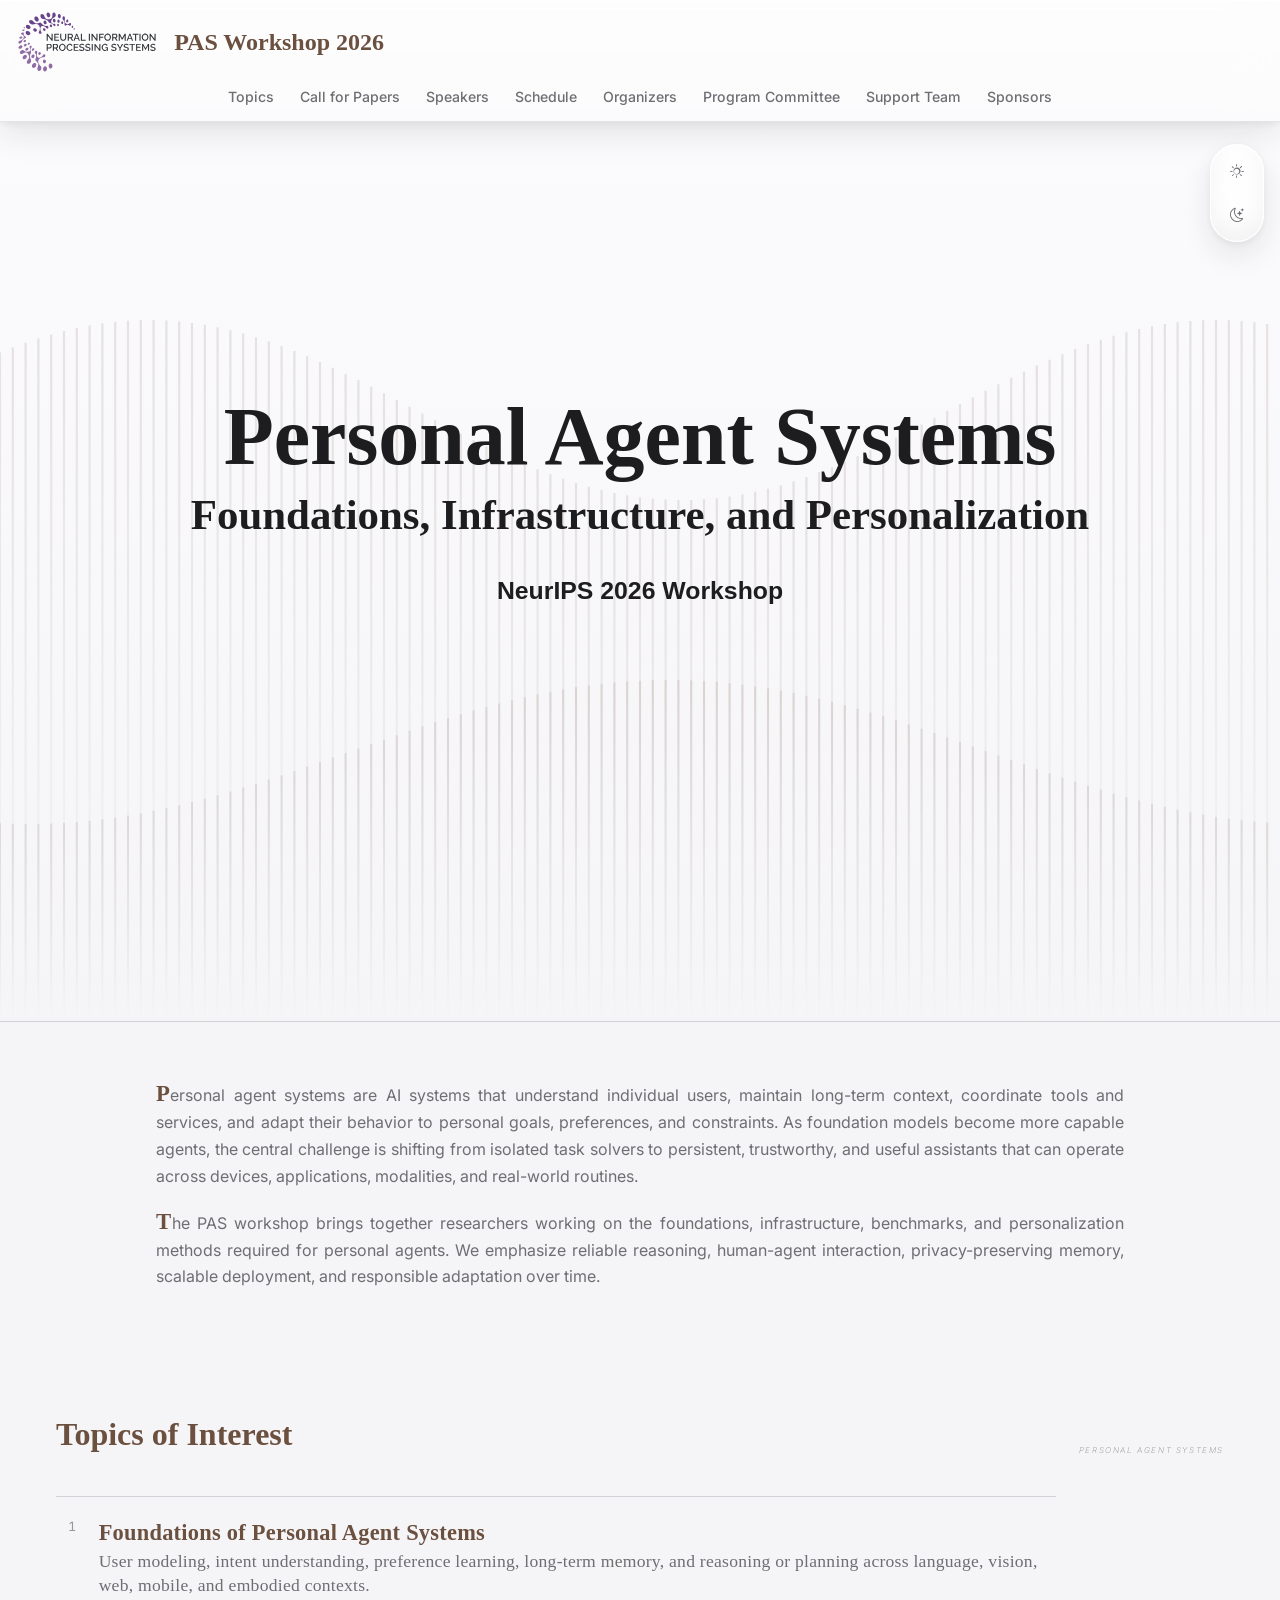
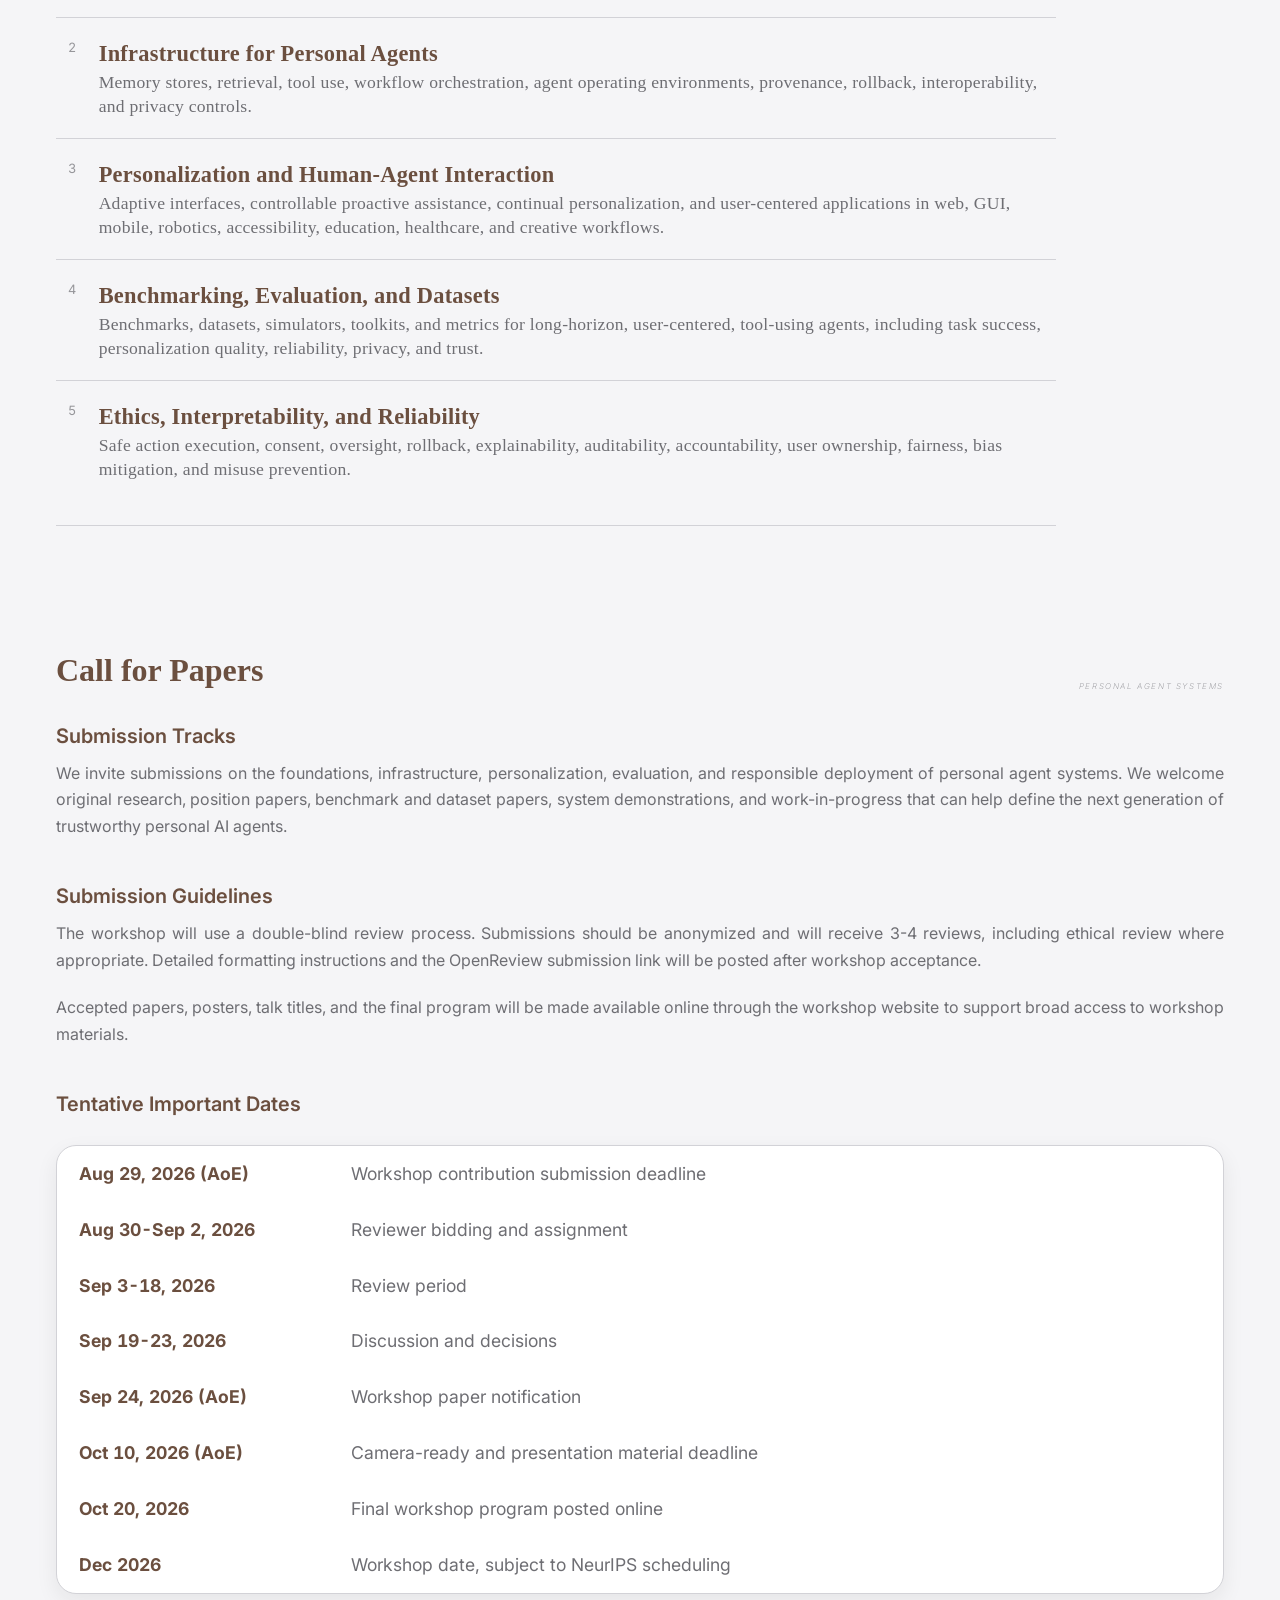
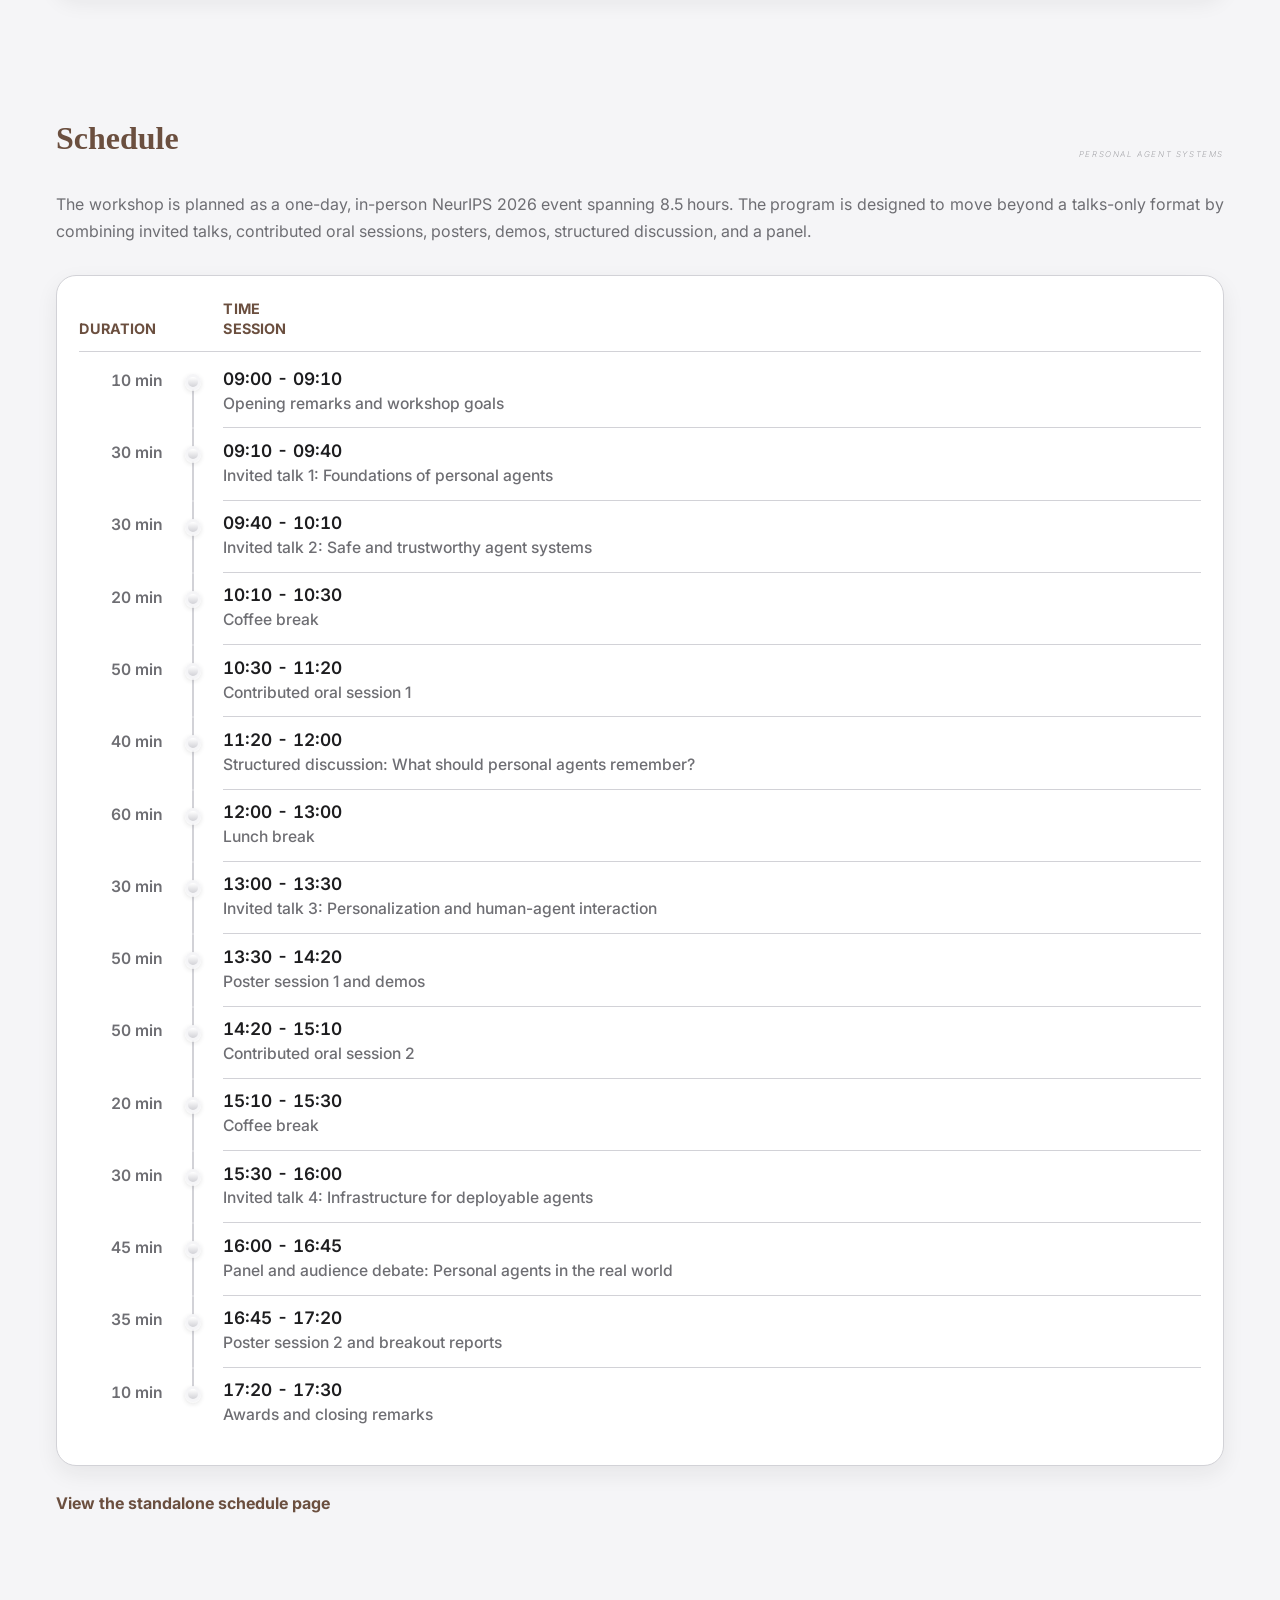
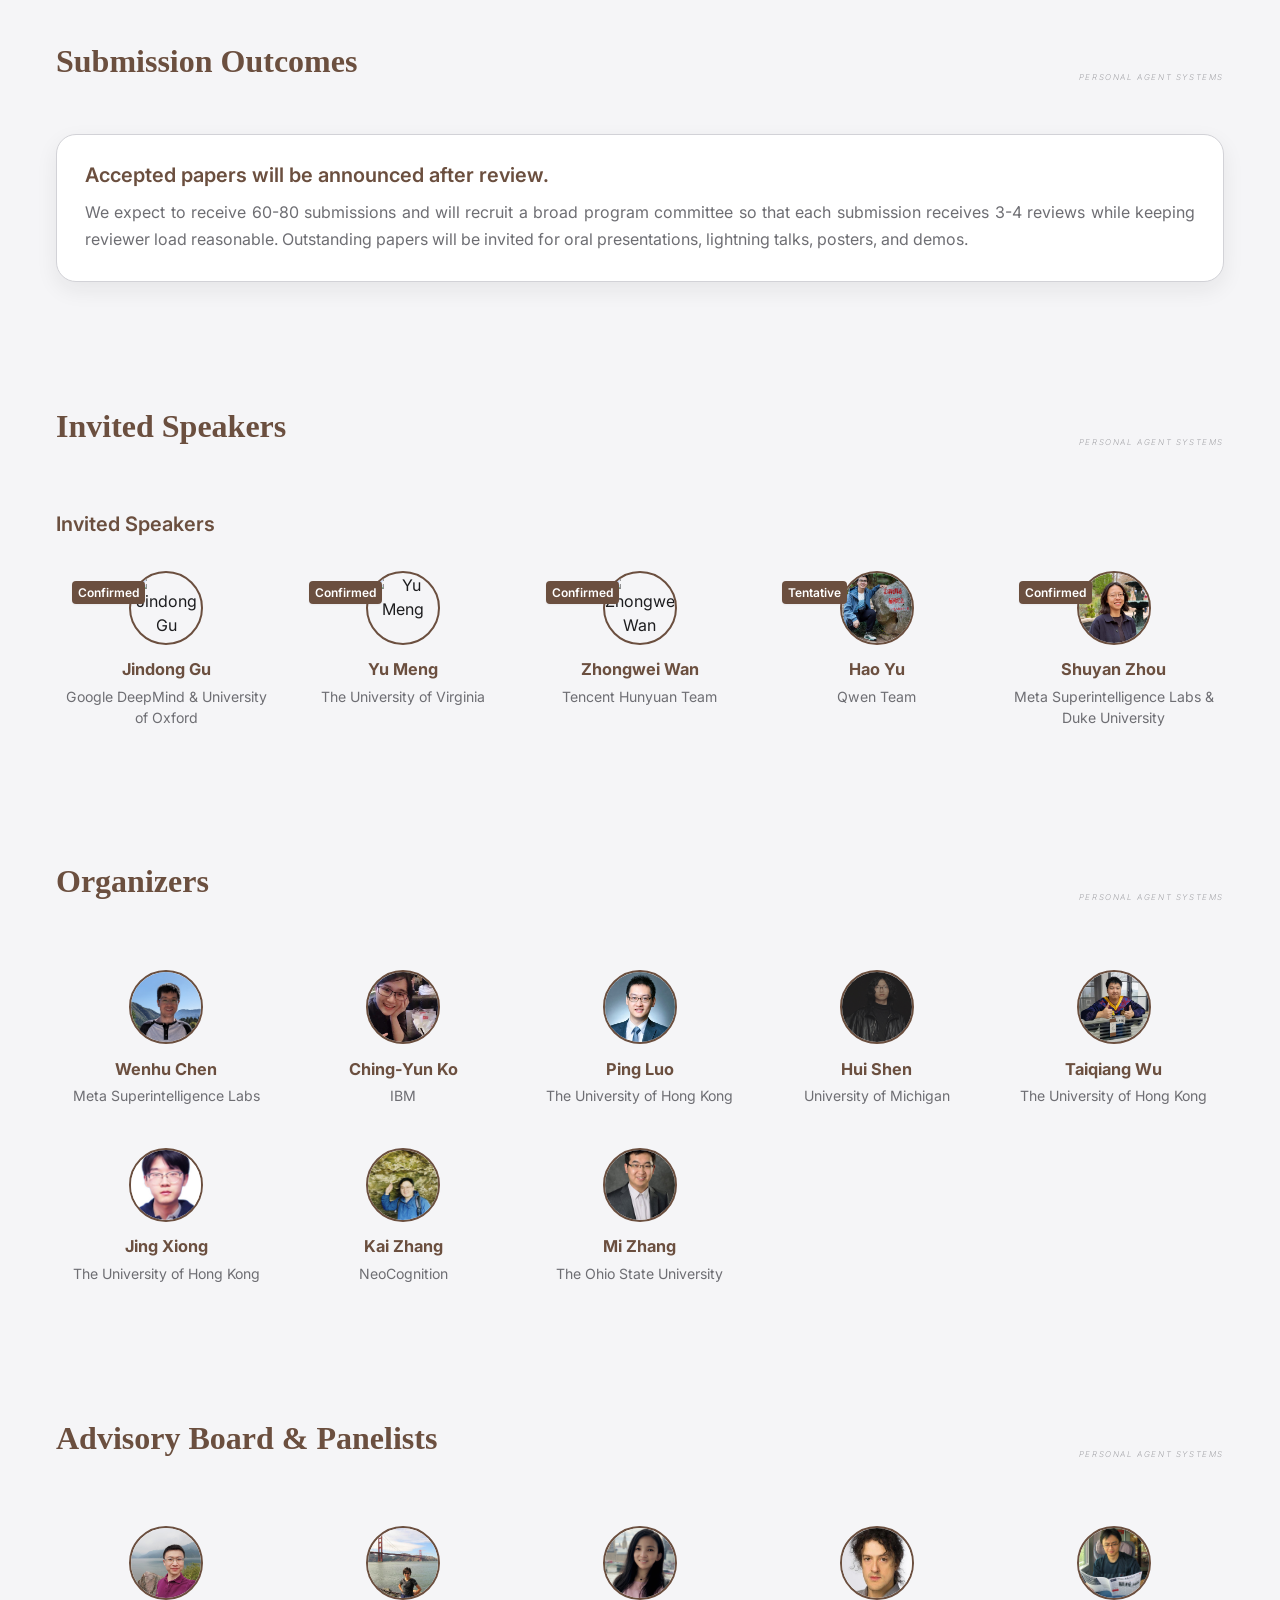
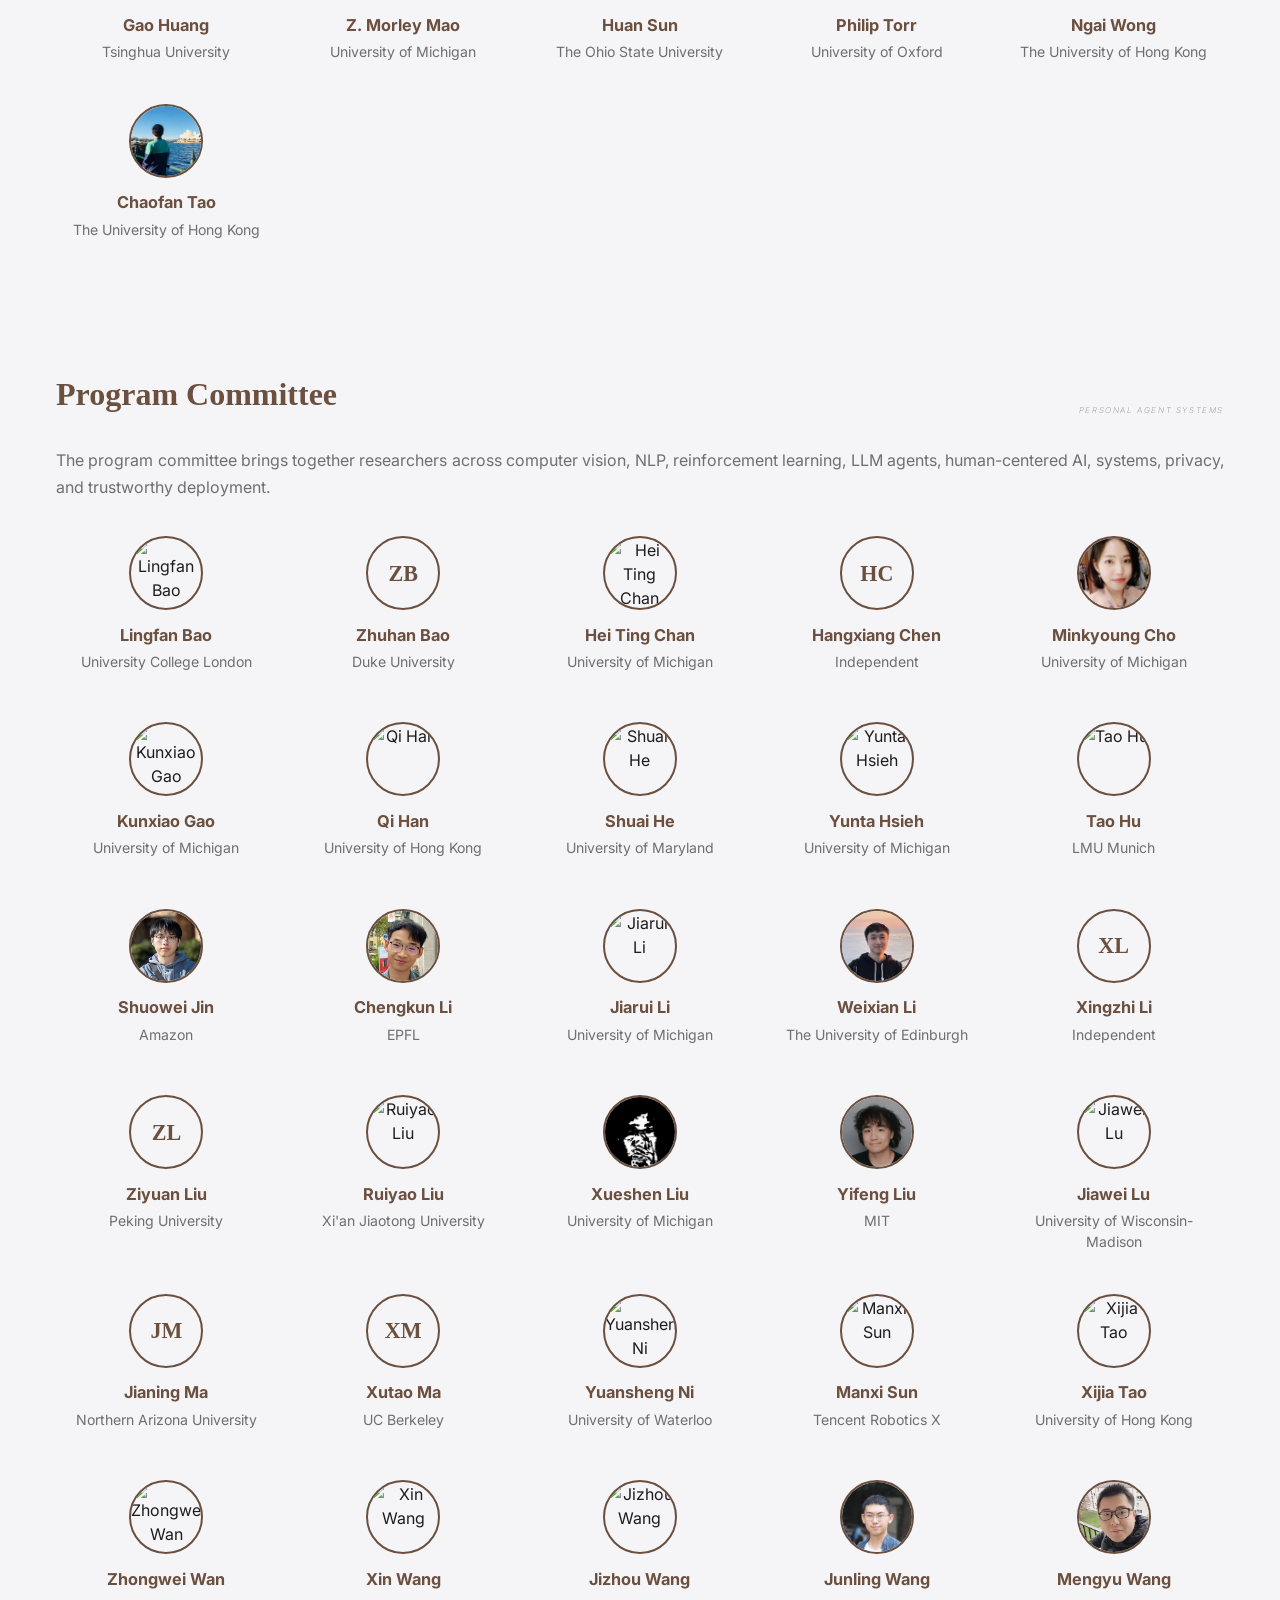
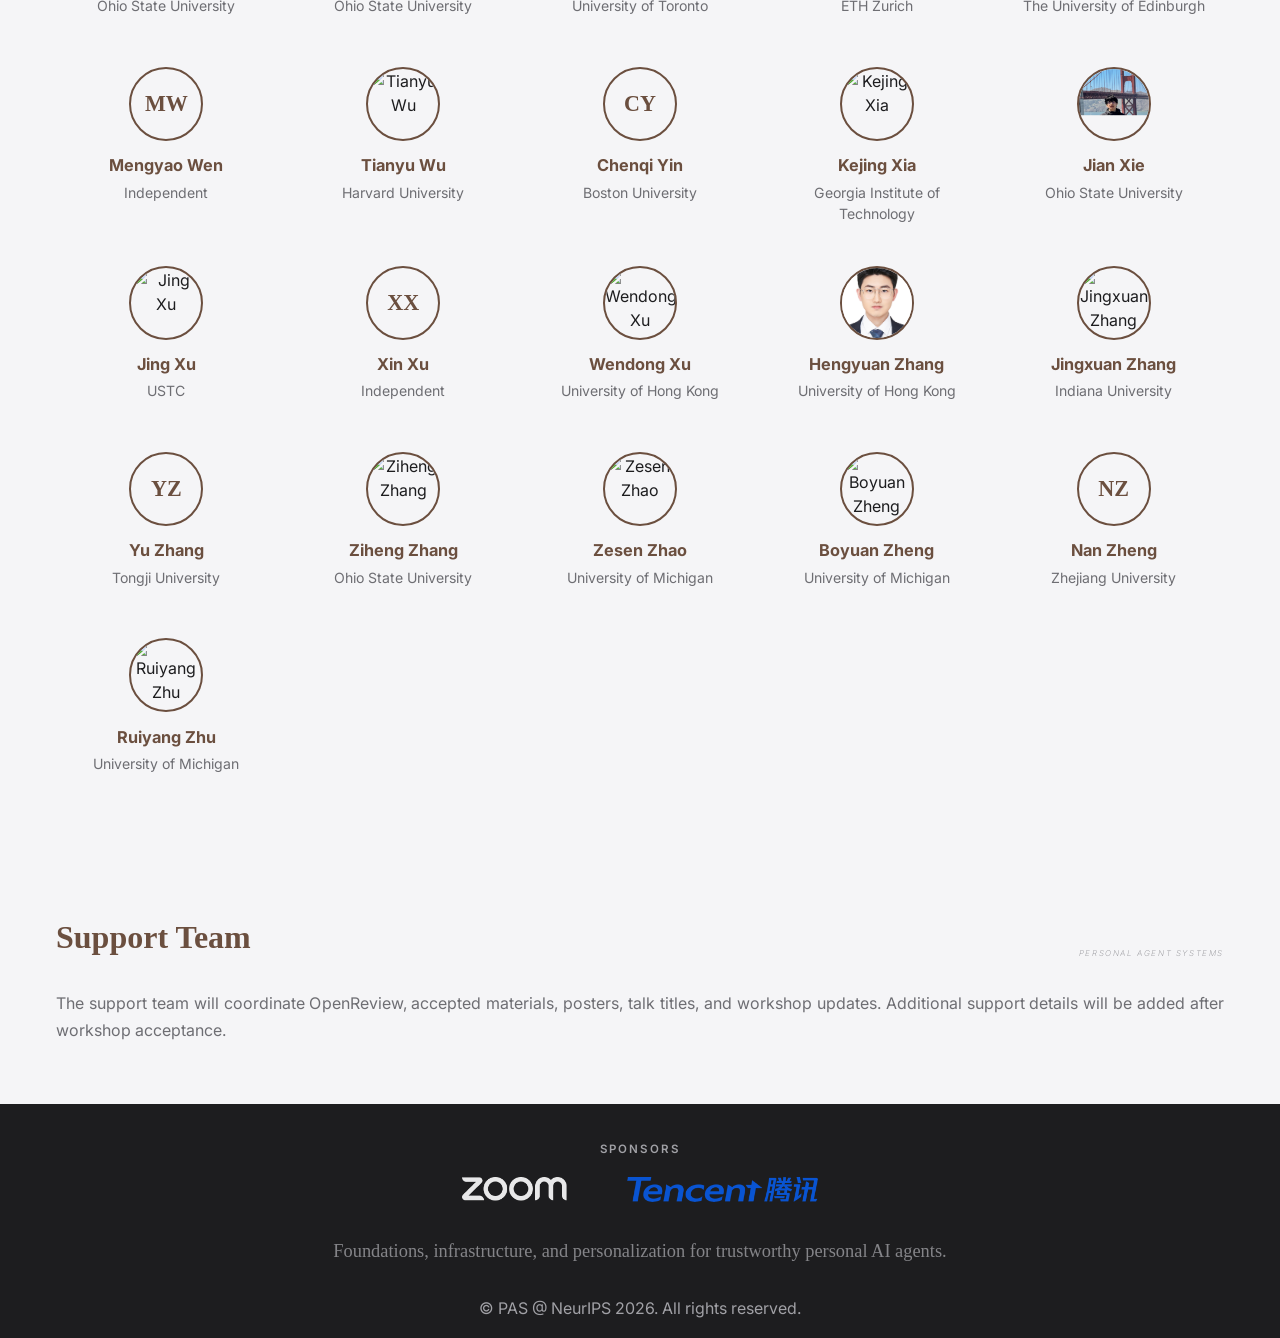
==== commit 4d6a8e96: "Refine hero layout and typography" ====
--- a/index.html
+++ b/index.html
@@ -38,7 +38,7 @@
   </script>
   <link rel="stylesheet" href="https://cdn.jsdelivr.net/npm/bootstrap-icons@1.11.3/font/bootstrap-icons.css">
   <link rel="stylesheet" href="styles/css/reset.css">
-  <link rel="stylesheet" href="styles/css/main.css?v=footer-sponsors-compact">
+  <link rel="stylesheet" href="styles/css/main.css?v=about-inline-caps">
   <link rel="stylesheet" href="styles/css/animations.css">
   <link rel="stylesheet" href="styles/css/responsive.css">
   <!-- Google Fonts -->
@@ -47,7 +47,8 @@
   <link
     href="https://fonts.googleapis.com/css2?family=Inter:wght@300;400;600&family=Playfair+Display:wght@400;600;700&display=swap"
     rel="stylesheet">
-  <link rel="icon" type="image/png" href="public/favicon.png">
+  <link rel="icon" type="image/png" href="public/pas-favicon.png?v=pas-2026">
+  <link rel="shortcut icon" type="image/png" href="public/pas-favicon.png?v=pas-2026">
   <style>
     @media (max-width: 991px) {
       #navbar {
--- a/styles/css/main.css
+++ b/styles/css/main.css
@@ -210,7 +210,7 @@
   font-size: var(--font-size-xl);
   font-weight: var(--font-weight-semibold);
   margin-bottom: var(--space-3);
-  color: var(--color-neutral-900);
+  color: var(--color-primary);
 }
 
 h4 {
@@ -313,7 +313,12 @@
 
 /* Hero Section */
 .hero {
+  box-sizing: border-box;
+  min-height: 100svh;
+  display: flex;
+  align-items: center;
   padding-top: calc(var(--space-9) + 72px); /* Extra padding for fixed header */
+  padding-bottom: clamp(5rem, 9vh, 8rem);
   background: var(--hero-background);
   border-bottom: 1px solid var(--border);
 }
@@ -324,7 +329,9 @@
   align-items: center;
   justify-content: center;
   text-align: center !important;
-  padding: 16px;
+  min-height: calc(100svh - 220px);
+  padding: clamp(2rem, 5vh, 4.5rem) 16px;
+  transform: translateY(clamp(-8.5rem, -11vh, -4.5rem));
 }
 
 .hero .container.hero-badge-container {
@@ -465,6 +472,16 @@
   margin-top: 0.75rem;
 }
 
+.about > p::first-letter {
+  float: none;
+  margin: 0 0.02em 0 0;
+  font-family: 'Palatino', 'Palatino Linotype', serif;
+  font-size: 1.42em;
+  line-height: 0;
+  font-weight: 700;
+  color: var(--color-primary);
+}
+
 .about-content {
   display: flex;
   align-items: center;
@@ -1233,7 +1250,7 @@
   width: auto;
   font-size: var(--font-size-3xl);
   font-weight: var(--font-weight-semibold);
-  color: var(--color-neutral-900);
+  color: var(--color-primary);
 }
 .section-header-subtitle {
   width: auto;
@@ -1413,18 +1430,18 @@
   color: var(--text);
   display: flex;
   flex-direction: column;
-  gap: 0.45rem;
+  gap: clamp(0.55rem, 1.2vh, 0.9rem);
   text-align: center;
-  margin: 2rem 0 1rem 0;
+  margin: 0 0 clamp(1.2rem, 2.8vh, 2rem) 0;
   line-height: 1.08;
 }
 
 .display-text-palatino span:first-child {
-  font-size: clamp(2.45rem, 6vw, 4.75rem);
+  font-size: clamp(2.7rem, 6.4vw, 5.25rem);
 }
 
 .display-text-palatino span:last-child {
-  font-size: clamp(1.35rem, 3.15vw, 2.65rem);
+  font-size: clamp(1.45rem, 3.35vw, 2.85rem);
   font-weight: 700;
 }
 
@@ -1433,7 +1450,7 @@
 }
 
 .hero-workshop-text {
-  margin-top: 0.9rem;
+  margin-top: clamp(1.1rem, 2.4vh, 1.8rem);
   color: var(--text);
   font-family: -apple-system, BlinkMacSystemFont, "SF Pro Display", "SF Pro Text", "Helvetica Neue", Arial, sans-serif;
   font-size: clamp(1.08rem, 2vw, 1.55rem);
@@ -1521,12 +1538,12 @@
 
 .contact-blockquote {
   text-align: center;
-  margin: 1.5rem auto 3rem auto;
-  font-size: 1.6rem;
-  line-height: 1.6;
+  margin: 1.25rem auto 1.8rem auto;
+  font-size: clamp(0.95rem, 1.45vw, 1.15rem);
+  line-height: 1.5;
   font-family: 'Palatino', 'Palatino Linotype', serif;
-  font-weight: bold;
-  color: var(--footer-text);
+  font-weight: 400;
+  color: color-mix(in srgb, var(--footer-muted) 78%, var(--footer-background));
 }
 
 .contact-list {
@@ -1765,6 +1782,30 @@
 }
 
 @media (max-width: 768px) {
+  .hero {
+    min-height: 100svh;
+    padding-top: 96px;
+    padding-bottom: 5.5rem;
+  }
+  .hero .container {
+    min-height: calc(100svh - 180px);
+    padding: 2.5rem 1rem;
+    transform: translateY(-2.25rem);
+  }
+  .display-text-palatino {
+    gap: 0.55rem;
+    margin-bottom: 1.2rem;
+  }
+  .display-text-palatino span:first-child {
+    font-size: clamp(2.25rem, 13vw, 3.6rem);
+  }
+  .display-text-palatino span:last-child {
+    font-size: clamp(1.18rem, 6.4vw, 1.85rem);
+  }
+  .hero-workshop-text {
+    margin-top: 1.05rem;
+    font-size: clamp(1rem, 5vw, 1.35rem);
+  }
   #navbar {
     display: none;
     background: var(--glass-bg);
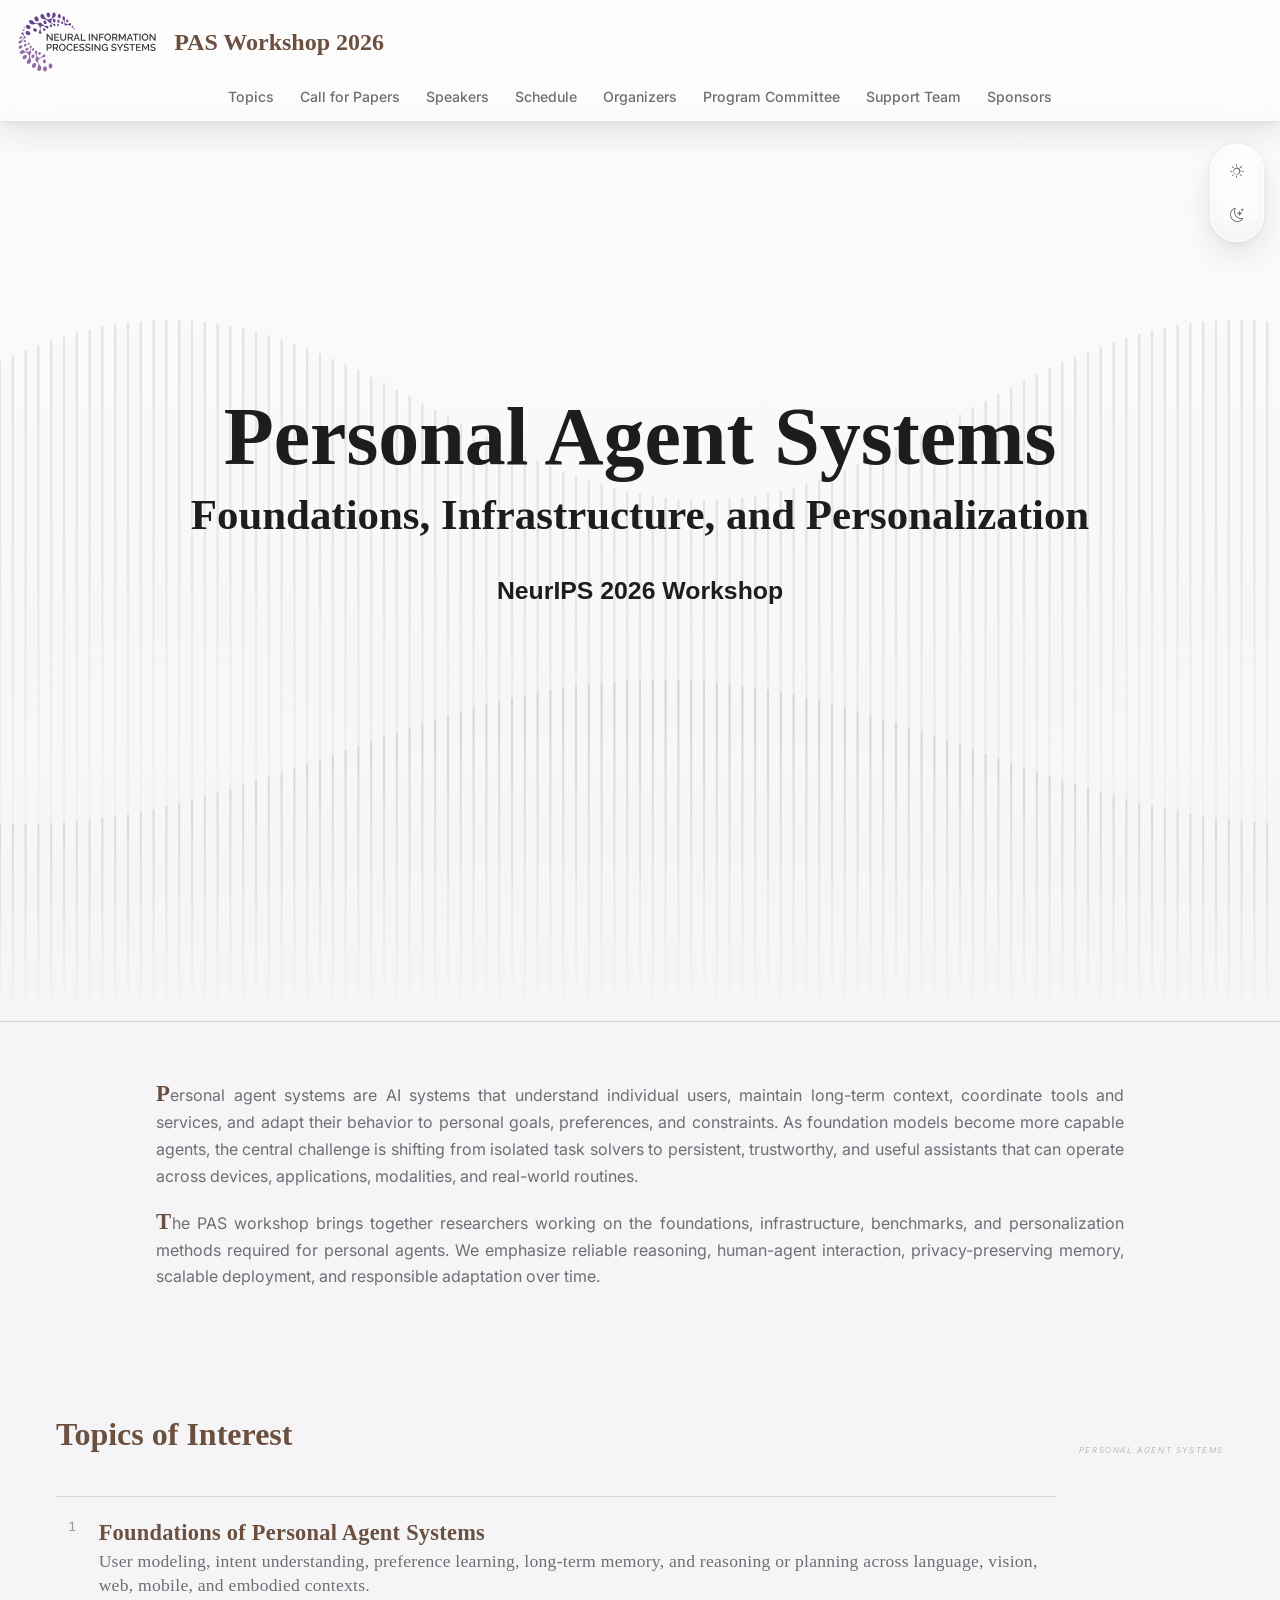
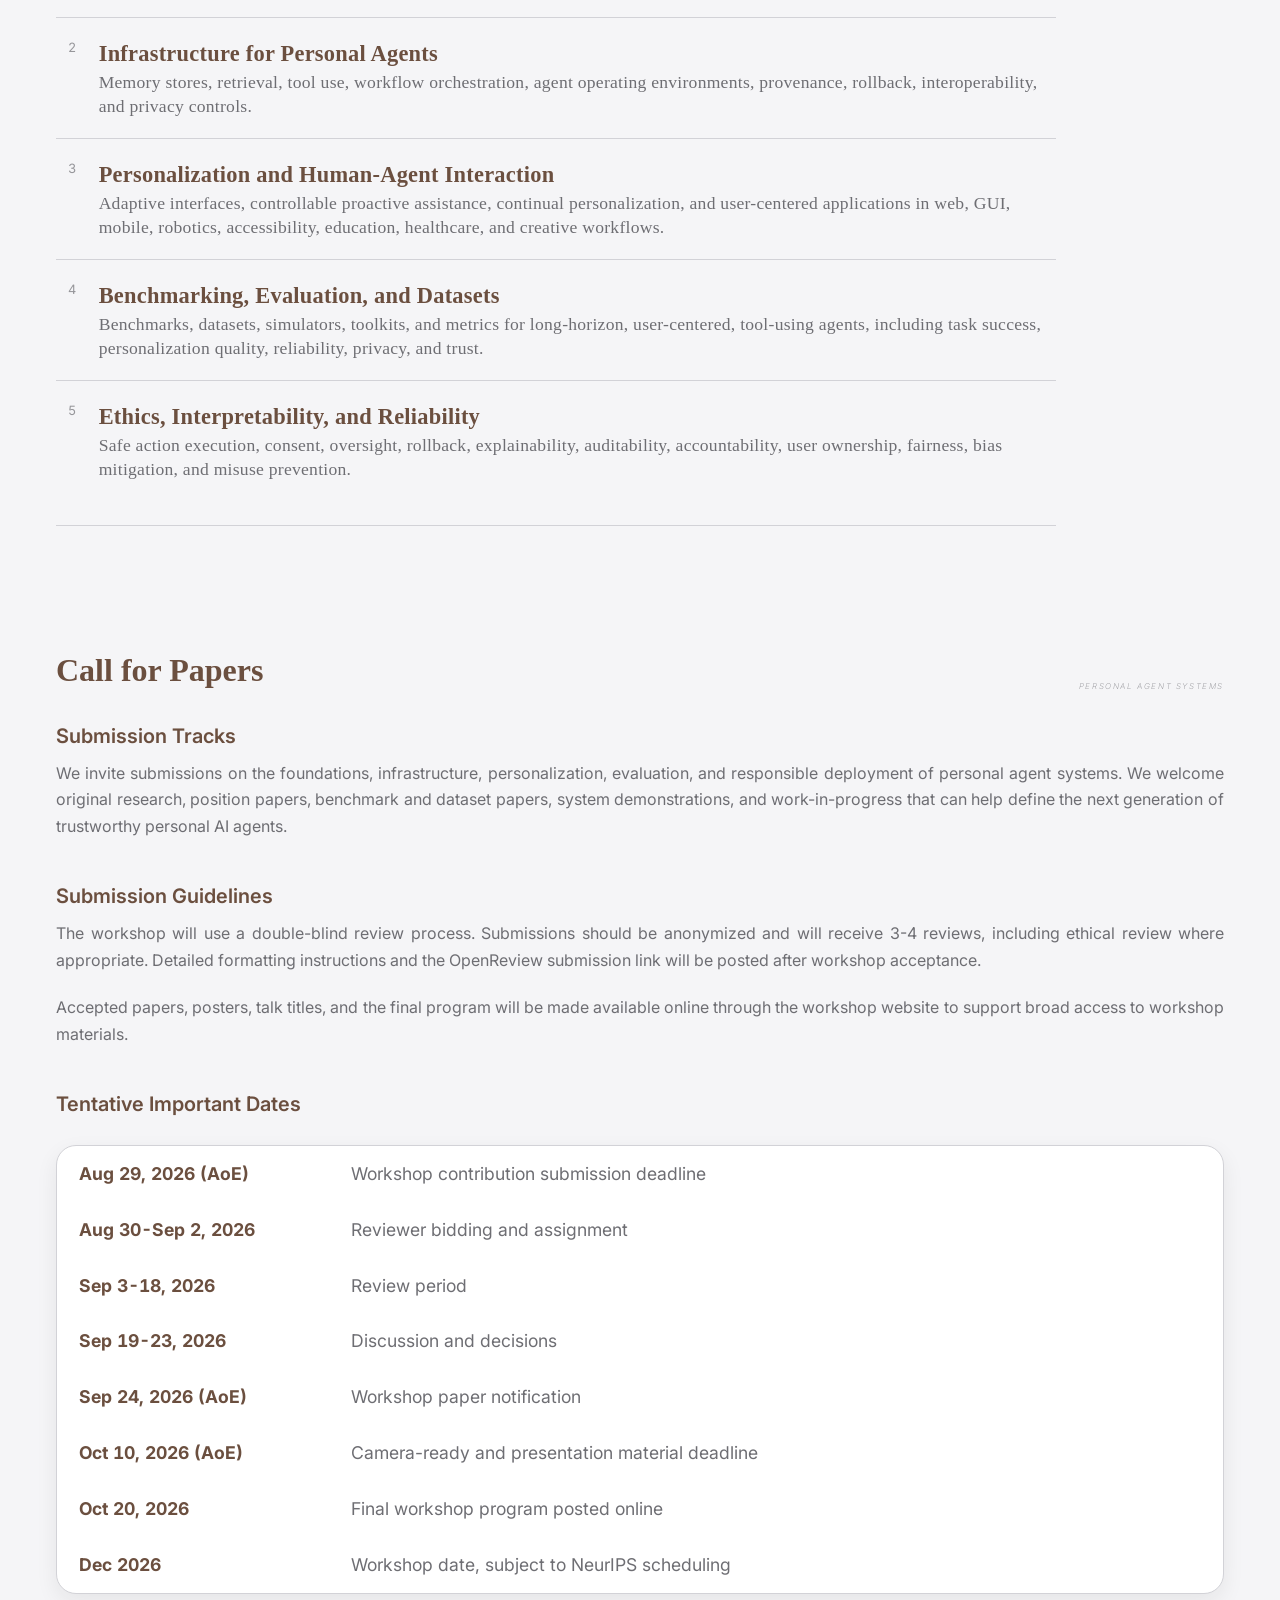
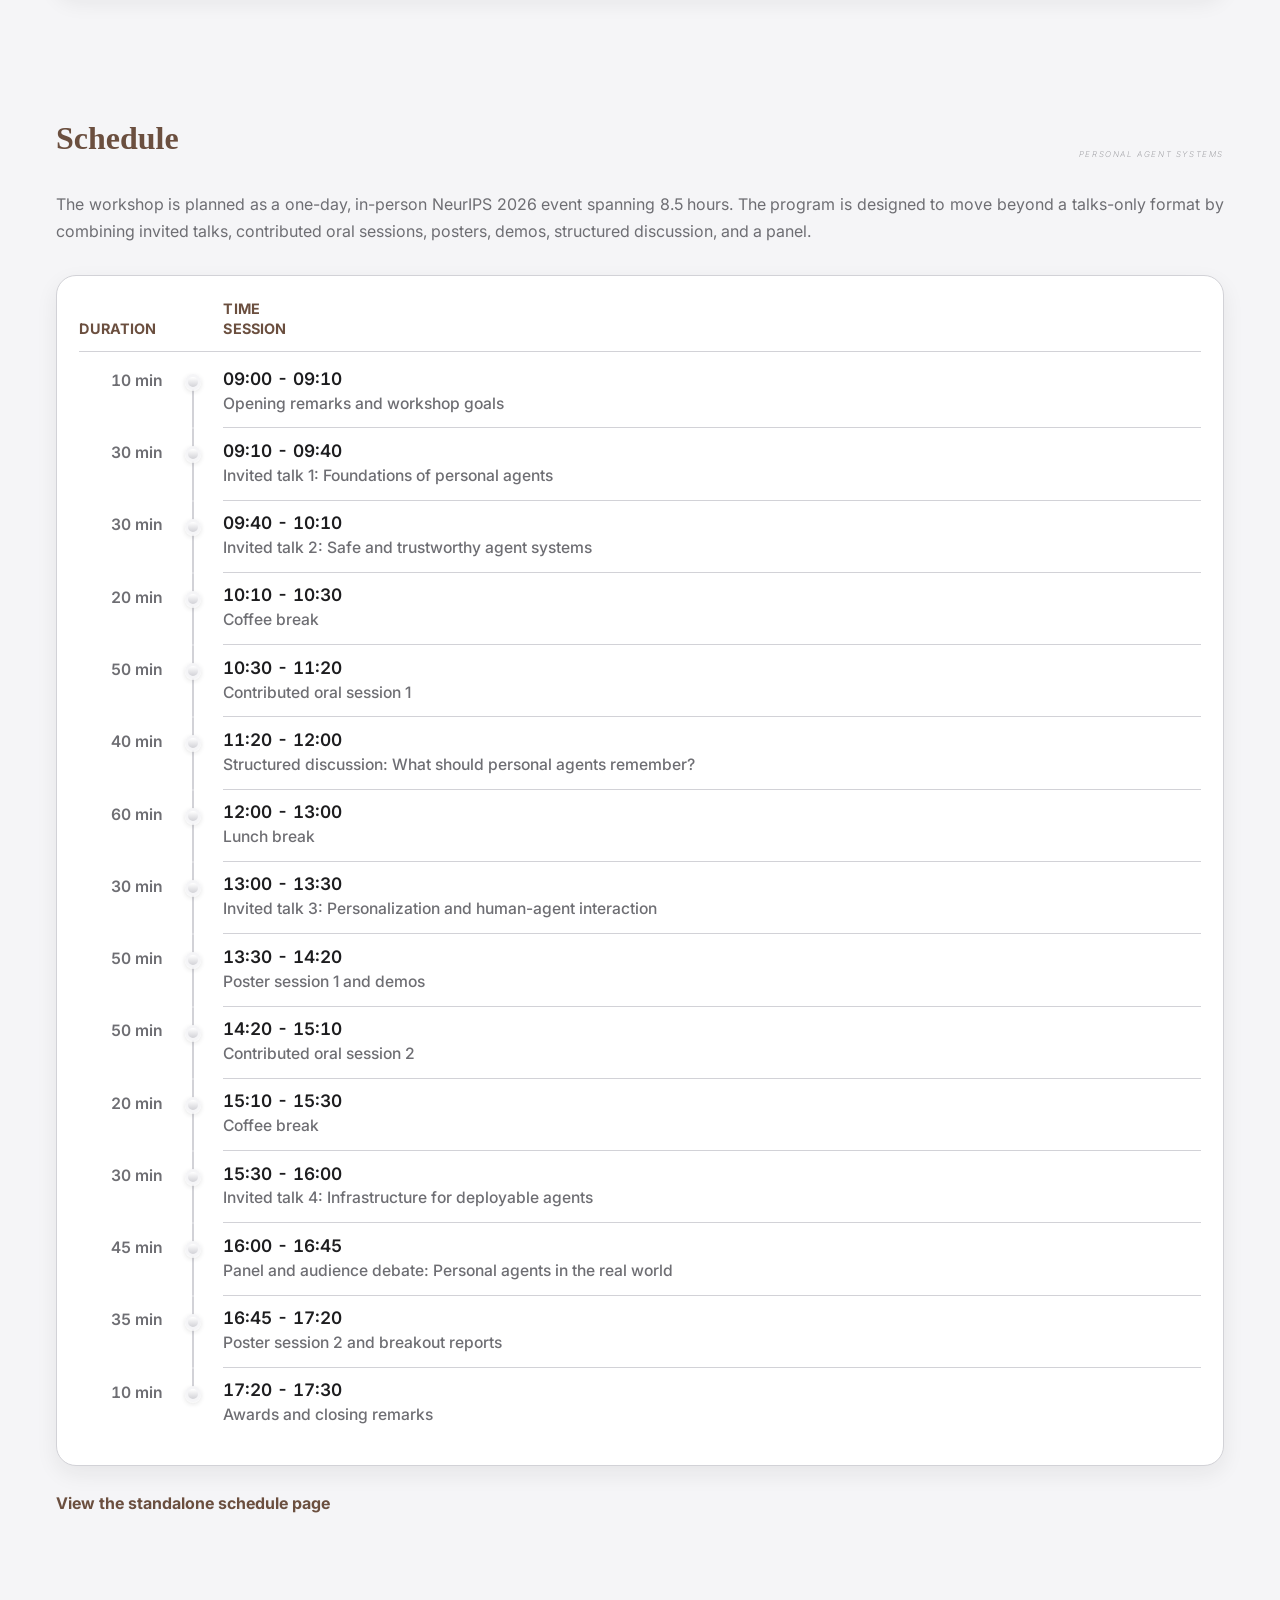
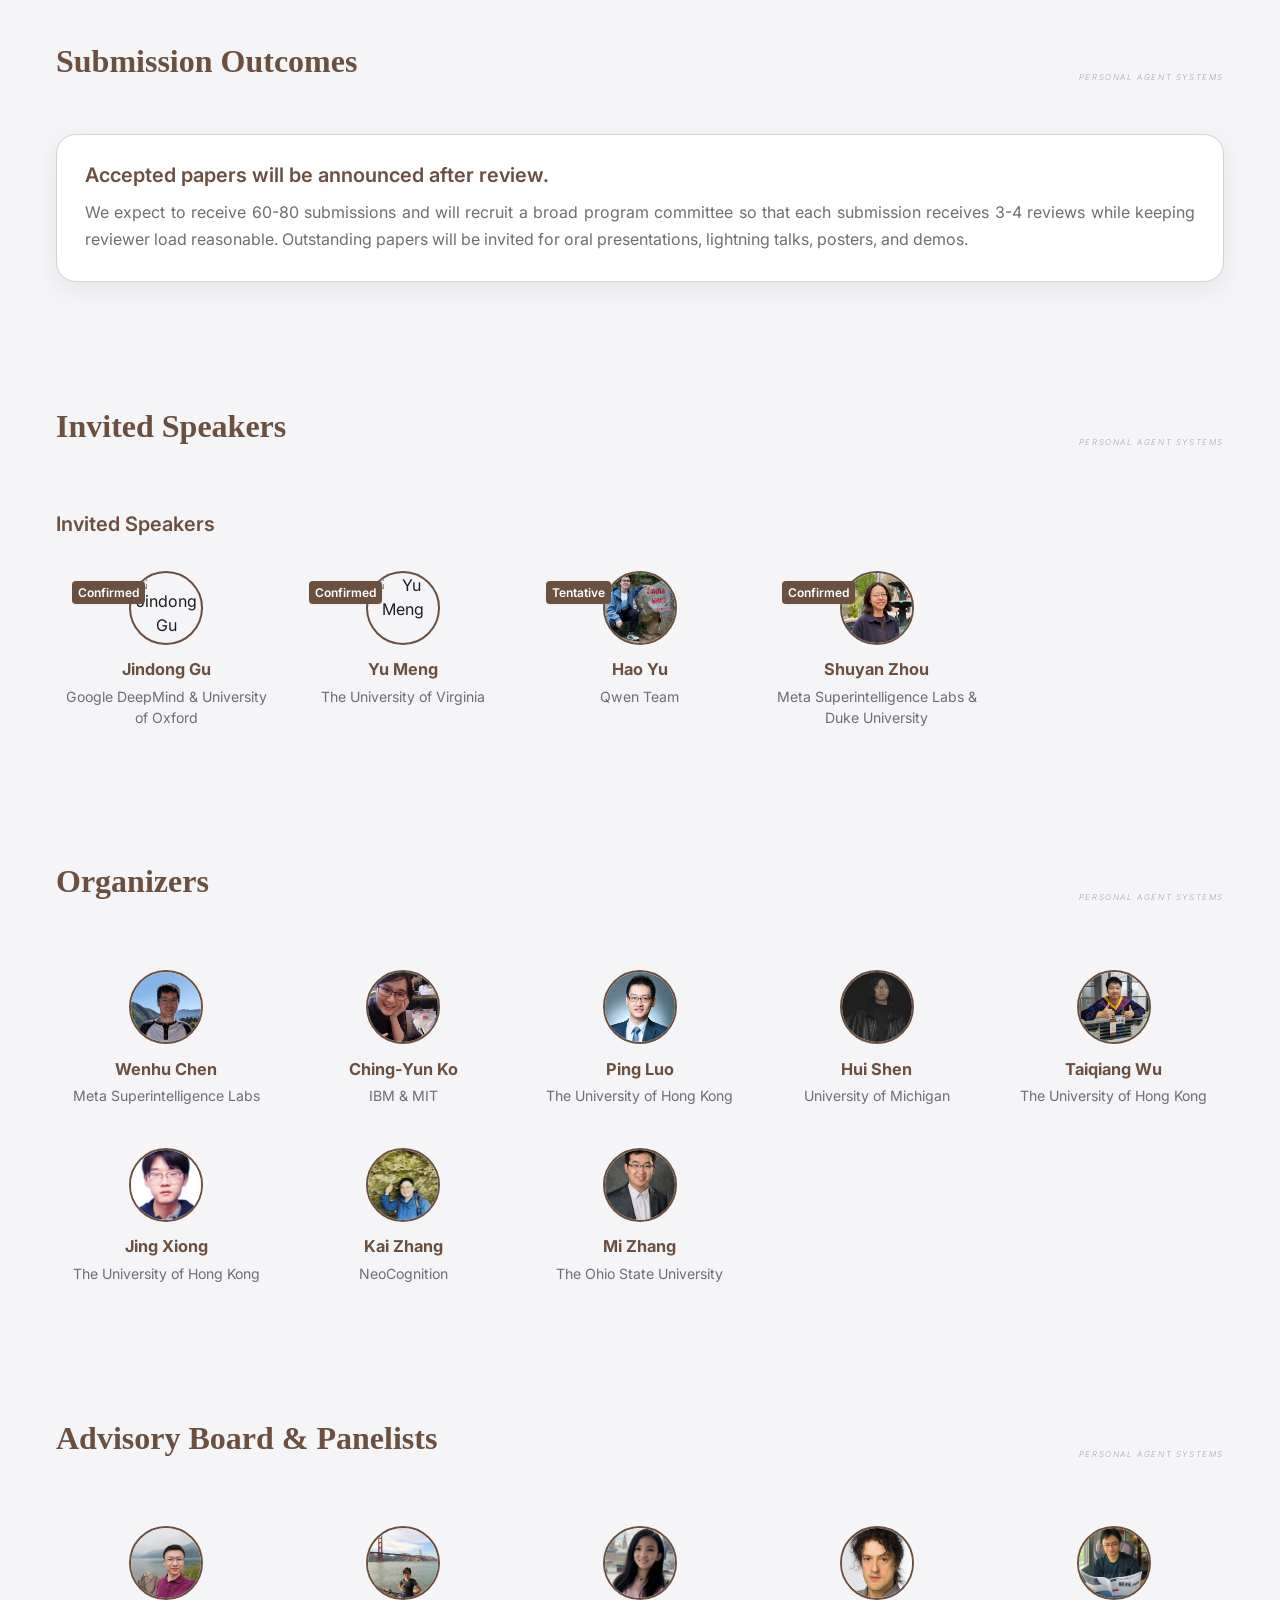
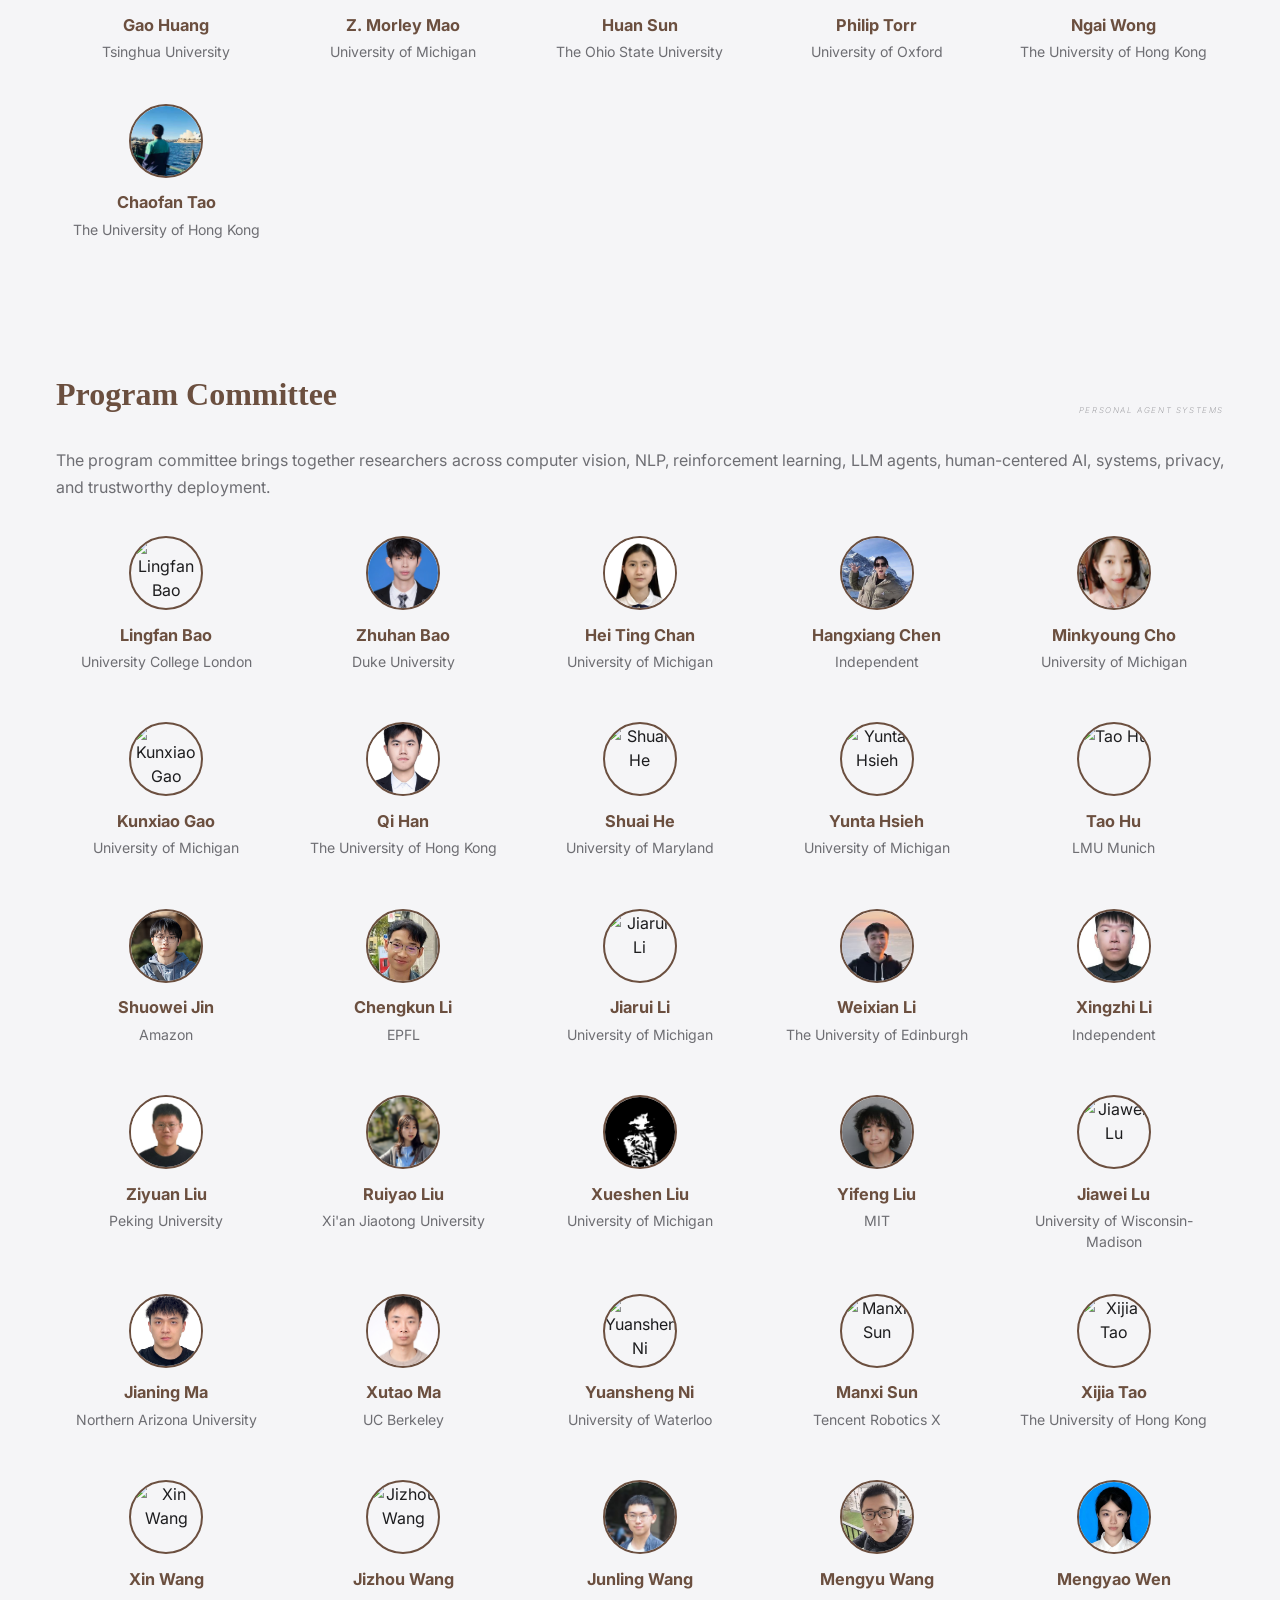
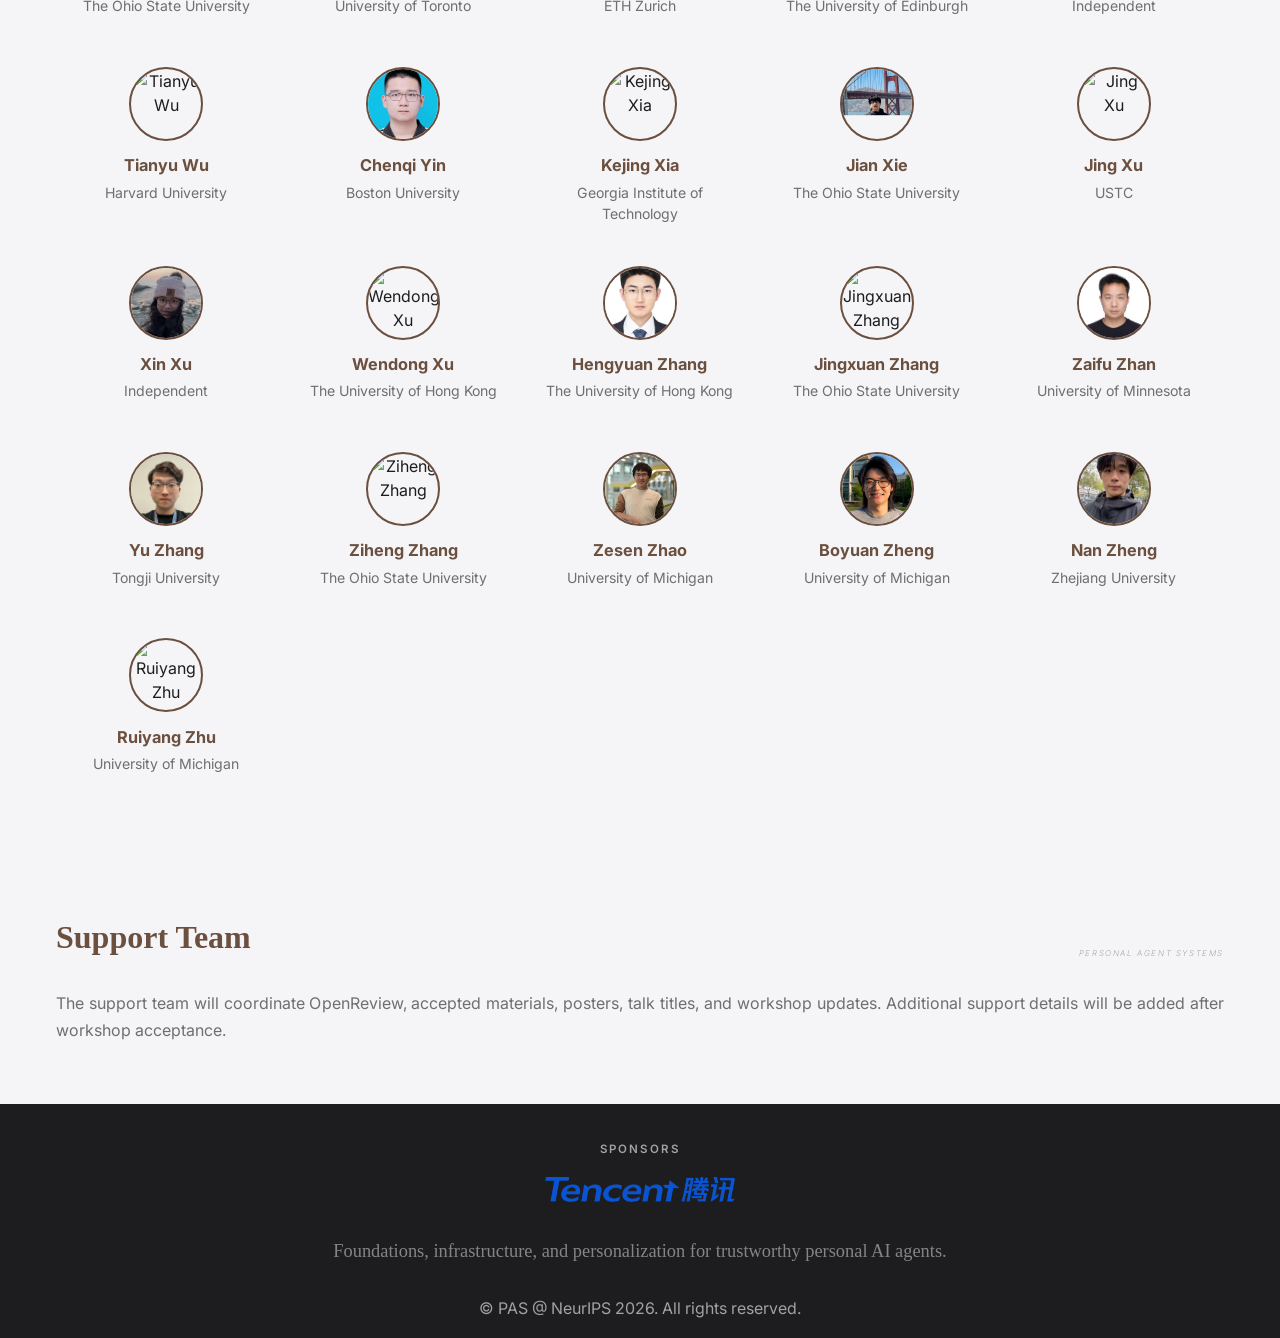
==== commit 9d960348: "Update committee photos and affiliations" ====
--- a/index.html
+++ b/index.html
@@ -38,7 +38,7 @@
   </script>
   <link rel="stylesheet" href="https://cdn.jsdelivr.net/npm/bootstrap-icons@1.11.3/font/bootstrap-icons.css">
   <link rel="stylesheet" href="styles/css/reset.css">
-  <link rel="stylesheet" href="styles/css/main.css?v=about-inline-caps">
+  <link rel="stylesheet" href="styles/css/main.css?v=chenqi-yin-photo">
   <link rel="stylesheet" href="styles/css/animations.css">
   <link rel="stylesheet" href="styles/css/responsive.css">
   <!-- Google Fonts -->
@@ -409,15 +409,6 @@
           </a>
 
           <div class="organizer-card" style="position: relative;">
-            <div class="organizer-role">Confirmed</div>
-            <img src="./public/zhongwei-wan.jpeg" alt="Zhongwei Wan" class="organizer-photo">
-            <div class="organizer-info">
-              <div class="organizer-name">Zhongwei Wan</div>
-              <div class="organizer-org">Tencent Hunyuan Team</div>
-            </div>
-          </div>
-
-          <div class="organizer-card" style="position: relative;">
             <div class="organizer-role">Tentative</div>
             <img src="./public/hao-yu.jpg" alt="Hao Yu" class="organizer-photo">
             <div class="organizer-info">
@@ -461,7 +452,7 @@
             <img src="./public/ching-yun-ko.jpg" alt="Ching-Yun Ko" class="organizer-photo">
             <div class="organizer-info">
               <div class="organizer-name">Ching-Yun Ko</div>
-              <div class="organizer-org">IBM</div>
+              <div class="organizer-org">IBM & MIT</div>
             </div>
           </div>
 
@@ -609,7 +600,7 @@
           </div>
 
           <div class="organizer-card pc-card" style="position: relative;">
-            <div class="initial-avatar">ZB</div>
+            <img src="./public/zhuhan-bao.jpg" alt="Zhuhan Bao" class="organizer-photo">
             <div class="organizer-info">
               <div class="organizer-name">Zhuhan Bao</div>
               <div class="organizer-org">Duke University</div>
@@ -617,7 +608,7 @@
           </div>
 
           <div class="organizer-card pc-card" style="position: relative;">
-            <img src="./public/hei-ting-chan.jpeg" alt="Hei Ting Chan" class="organizer-photo">
+            <img src="./public/hei-ting-chan.jpg" alt="Hei Ting Chan" class="organizer-photo">
             <div class="organizer-info">
               <div class="organizer-name">Hei Ting Chan</div>
               <div class="organizer-org">University of Michigan</div>
@@ -625,7 +616,7 @@
           </div>
 
           <div class="organizer-card pc-card" style="position: relative;">
-            <div class="initial-avatar">HC</div>
+            <img src="./public/hangxiang-chen.jpg" alt="Hangxiang Chen" class="organizer-photo">
             <div class="organizer-info">
               <div class="organizer-name">Hangxiang Chen</div>
               <div class="organizer-org">Independent</div>
@@ -649,10 +640,10 @@
           </div>
 
           <div class="organizer-card pc-card" style="position: relative;">
-            <img src="./public/qi-han.png" alt="Qi Han" class="organizer-photo">
+            <img src="./public/qi-han.jpg" alt="Qi Han" class="organizer-photo">
             <div class="organizer-info">
               <div class="organizer-name">Qi Han</div>
-              <div class="organizer-org">University of Hong Kong</div>
+              <div class="organizer-org">The University of Hong Kong</div>
             </div>
           </div>
 
@@ -713,7 +704,7 @@
           </a>
 
           <div class="organizer-card pc-card" style="position: relative;">
-            <div class="initial-avatar">XL</div>
+            <img src="./public/xingzhi-li.jpg" alt="Xingzhi Li" class="organizer-photo">
             <div class="organizer-info">
               <div class="organizer-name">Xingzhi Li</div>
               <div class="organizer-org">Independent</div>
@@ -721,7 +712,7 @@
           </div>
 
           <div class="organizer-card pc-card" style="position: relative;">
-            <div class="initial-avatar">ZL</div>
+            <img src="./public/ziyuan-liu.jpg" alt="Ziyuan Liu" class="organizer-photo">
             <div class="organizer-info">
               <div class="organizer-name">Ziyuan Liu</div>
               <div class="organizer-org">Peking University</div>
@@ -729,7 +720,7 @@
           </div>
 
           <div class="organizer-card pc-card" style="position: relative;">
-            <img src="./public/ruiyao-liu.jpeg" alt="Ruiyao Liu" class="organizer-photo">
+            <img src="./public/ruiyao-liu.jpg" alt="Ruiyao Liu" class="organizer-photo">
             <div class="organizer-info">
               <div class="organizer-name">Ruiyao Liu</div>
               <div class="organizer-org">Xi'an Jiaotong University</div>
@@ -761,7 +752,7 @@
           </div>
 
           <div class="organizer-card pc-card" style="position: relative;">
-            <div class="initial-avatar">JM</div>
+            <img src="./public/jianing-ma.jpg" alt="Jianing Ma" class="organizer-photo">
             <div class="organizer-info">
               <div class="organizer-name">Jianing Ma</div>
               <div class="organizer-org">Northern Arizona University</div>
@@ -769,7 +760,7 @@
           </div>
 
           <div class="organizer-card pc-card" style="position: relative;">
-            <div class="initial-avatar">XM</div>
+            <img src="./public/xutao-ma.jpg" alt="Xutao Ma" class="organizer-photo">
             <div class="organizer-info">
               <div class="organizer-name">Xutao Ma</div>
               <div class="organizer-org">UC Berkeley</div>
@@ -796,15 +787,7 @@
             <img src="./public/xijia-tao.jpg" alt="Xijia Tao" class="organizer-photo">
             <div class="organizer-info">
               <div class="organizer-name">Xijia Tao</div>
-              <div class="organizer-org">University of Hong Kong</div>
-            </div>
-          </div>
-
-          <div class="organizer-card pc-card" style="position: relative;">
-            <img src="./public/zhongwei-wan.jpeg" alt="Zhongwei Wan" class="organizer-photo">
-            <div class="organizer-info">
-              <div class="organizer-name">Zhongwei Wan</div>
-              <div class="organizer-org">Ohio State University</div>
+              <div class="organizer-org">The University of Hong Kong</div>
             </div>
           </div>
 
@@ -812,7 +795,7 @@
             <img src="./public/xin-wang.jpeg" alt="Xin Wang" class="organizer-photo">
             <div class="organizer-info">
               <div class="organizer-name">Xin Wang</div>
-              <div class="organizer-org">Ohio State University</div>
+              <div class="organizer-org">The Ohio State University</div>
             </div>
           </div>
 
@@ -841,7 +824,7 @@
           </a>
 
           <div class="organizer-card pc-card" style="position: relative;">
-            <div class="initial-avatar">MW</div>
+            <img src="./public/mengyao-wen.jpg" alt="Mengyao Wen" class="organizer-photo">
             <div class="organizer-info">
               <div class="organizer-name">Mengyao Wen</div>
               <div class="organizer-org">Independent</div>
@@ -857,7 +840,7 @@
           </div>
 
           <div class="organizer-card pc-card" style="position: relative;">
-            <div class="initial-avatar">CY</div>
+            <img src="./public/chenqi-yin.jpg" alt="Chenqi Yin" class="organizer-photo">
             <div class="organizer-info">
               <div class="organizer-name">Chenqi Yin</div>
               <div class="organizer-org">Boston University</div>
@@ -876,7 +859,7 @@
             <img src="./public/jian-xie.png" alt="Jian Xie" class="organizer-photo">
             <div class="organizer-info">
               <div class="organizer-name">Jian Xie</div>
-              <div class="organizer-org">Ohio State University</div>
+              <div class="organizer-org">The Ohio State University</div>
             </div>
           </a>
 
@@ -889,7 +872,7 @@
           </div>
 
           <div class="organizer-card pc-card" style="position: relative;">
-            <div class="initial-avatar">XX</div>
+            <img src="./public/xin-xu.jpg" alt="Xin Xu" class="organizer-photo">
             <div class="organizer-info">
               <div class="organizer-name">Xin Xu</div>
               <div class="organizer-org">Independent</div>
@@ -900,7 +883,7 @@
             <img src="./public/wendong-xu.jpg" alt="Wendong Xu" class="organizer-photo">
             <div class="organizer-info">
               <div class="organizer-name">Wendong Xu</div>
-              <div class="organizer-org">University of Hong Kong</div>
+              <div class="organizer-org">The University of Hong Kong</div>
             </div>
           </div>
 
@@ -908,7 +891,7 @@
             <img src="./public/hengyuan-zhang.jpg" alt="Hengyuan Zhang" class="organizer-photo">
             <div class="organizer-info">
               <div class="organizer-name">Hengyuan Zhang</div>
-              <div class="organizer-org">University of Hong Kong</div>
+              <div class="organizer-org">The University of Hong Kong</div>
             </div>
           </a>
 
@@ -916,12 +899,20 @@
             <img src="./public/jingxuan-zhang.jpg" alt="Jingxuan Zhang" class="organizer-photo">
             <div class="organizer-info">
               <div class="organizer-name">Jingxuan Zhang</div>
-              <div class="organizer-org">Indiana University</div>
-            </div>
-          </div>
-
-          <div class="organizer-card pc-card" style="position: relative;">
-            <div class="initial-avatar">YZ</div>
+              <div class="organizer-org">The Ohio State University</div>
+            </div>
+          </div>
+
+          <div class="organizer-card pc-card" style="position: relative;">
+            <img src="./public/zaifu-zhan.jpg" alt="Zaifu Zhan" class="organizer-photo">
+            <div class="organizer-info">
+              <div class="organizer-name">Zaifu Zhan</div>
+              <div class="organizer-org">University of Minnesota</div>
+            </div>
+          </div>
+
+          <div class="organizer-card pc-card" style="position: relative;">
+            <img src="./public/yu-zhang.jpg" alt="Yu Zhang" class="organizer-photo">
             <div class="organizer-info">
               <div class="organizer-name">Yu Zhang</div>
               <div class="organizer-org">Tongji University</div>
@@ -932,12 +923,12 @@
             <img src="./public/ziheng-zhang.jpeg" alt="Ziheng Zhang" class="organizer-photo">
             <div class="organizer-info">
               <div class="organizer-name">Ziheng Zhang</div>
-              <div class="organizer-org">Ohio State University</div>
-            </div>
-          </div>
-
-          <div class="organizer-card pc-card" style="position: relative;">
-            <img src="./public/zesen-zhao.jpeg" alt="Zesen Zhao" class="organizer-photo">
+              <div class="organizer-org">The Ohio State University</div>
+            </div>
+          </div>
+
+          <div class="organizer-card pc-card" style="position: relative;">
+            <img src="./public/zesen-zhao.png" alt="Zesen Zhao" class="organizer-photo">
             <div class="organizer-info">
               <div class="organizer-name">Zesen Zhao</div>
               <div class="organizer-org">University of Michigan</div>
@@ -945,7 +936,7 @@
           </div>
 
           <div class="organizer-card pc-card" style="position: relative;">
-            <img src="./public/boyuan-zheng.jpeg" alt="Boyuan Zheng" class="organizer-photo">
+            <img src="./public/boyuan-zheng.jpg" alt="Boyuan Zheng" class="organizer-photo">
             <div class="organizer-info">
               <div class="organizer-name">Boyuan Zheng</div>
               <div class="organizer-org">University of Michigan</div>
@@ -953,7 +944,7 @@
           </div>
 
           <div class="organizer-card pc-card" style="position: relative;">
-            <div class="initial-avatar">NZ</div>
+            <img src="./public/nan-zheng.jpg" alt="Nan Zheng" class="organizer-photo">
             <div class="organizer-info">
               <div class="organizer-name">Nan Zheng</div>
               <div class="organizer-org">Zhejiang University</div>
@@ -993,10 +984,6 @@
       <div class="footer-sponsors" aria-label="Workshop sponsors">
         <div class="footer-sponsors-title">Sponsors</div>
         <div class="sponsor-grid">
-          <div class="sponsor-logo sponsor-logo-zoom" aria-label="Zoom">
-            <img class="sponsor-logo-img sponsor-logo-img-light" src="./public/sponsors/zoom-logo-dark.png" alt="Zoom">
-            <img class="sponsor-logo-img sponsor-logo-img-dark" src="./public/sponsors/zoom-logo-white.png" alt="Zoom">
-          </div>
           <div class="sponsor-logo sponsor-logo-tencent" aria-label="Tencent">
             <img class="sponsor-logo-img" src="./public/sponsors/tencent-logo.png" alt="Tencent 腾讯">
           </div>
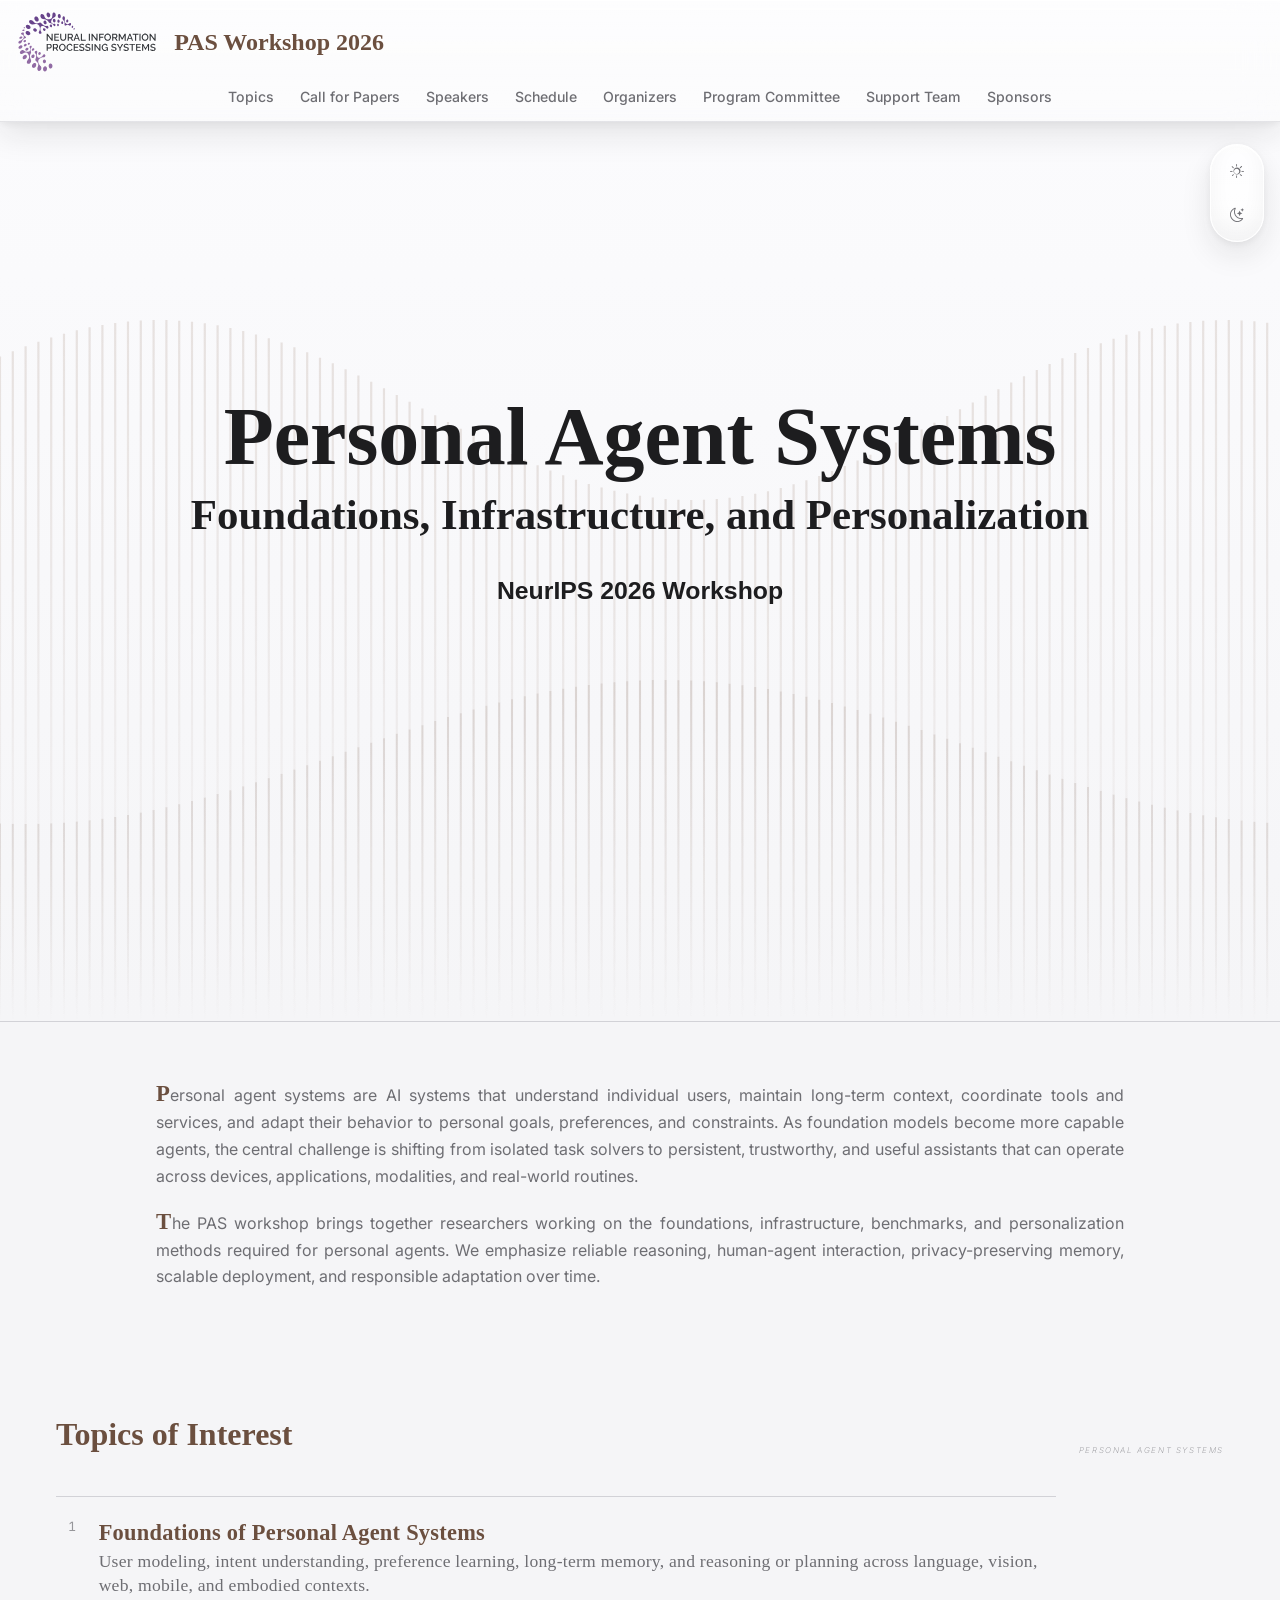
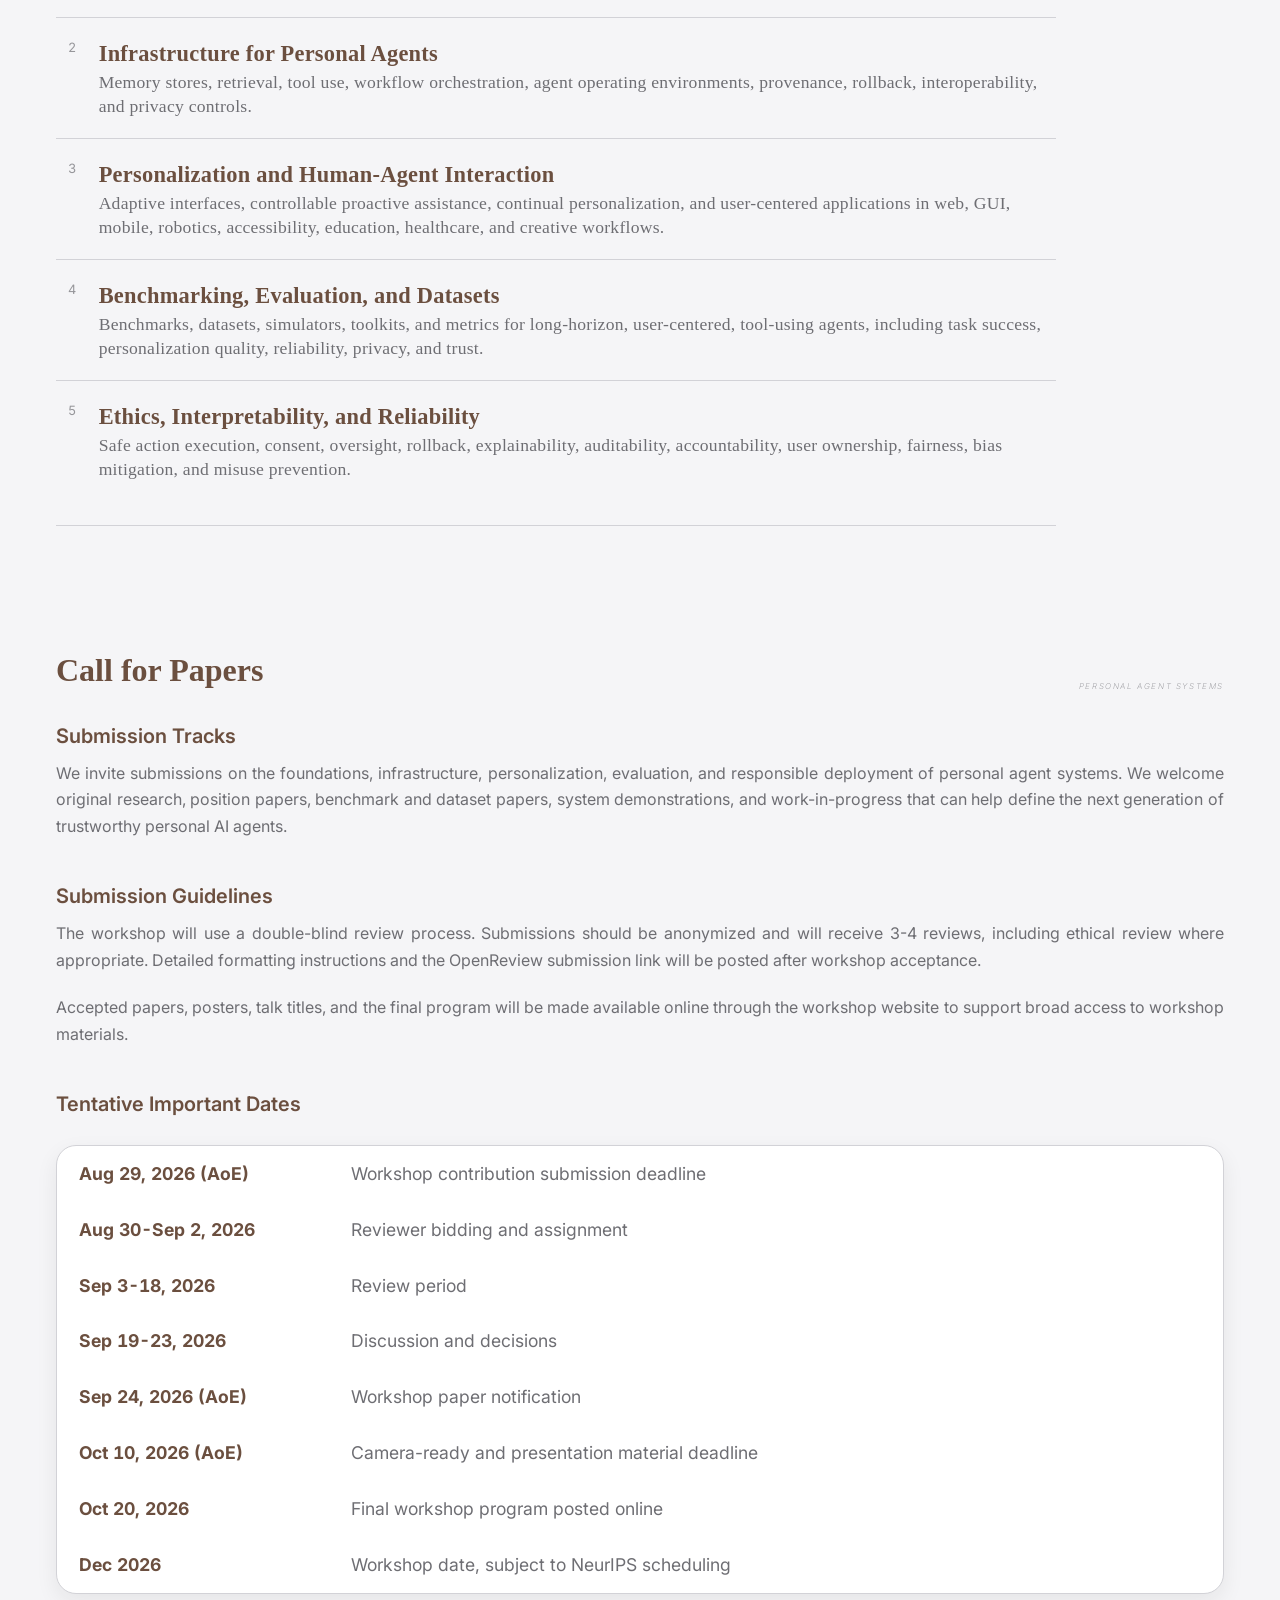
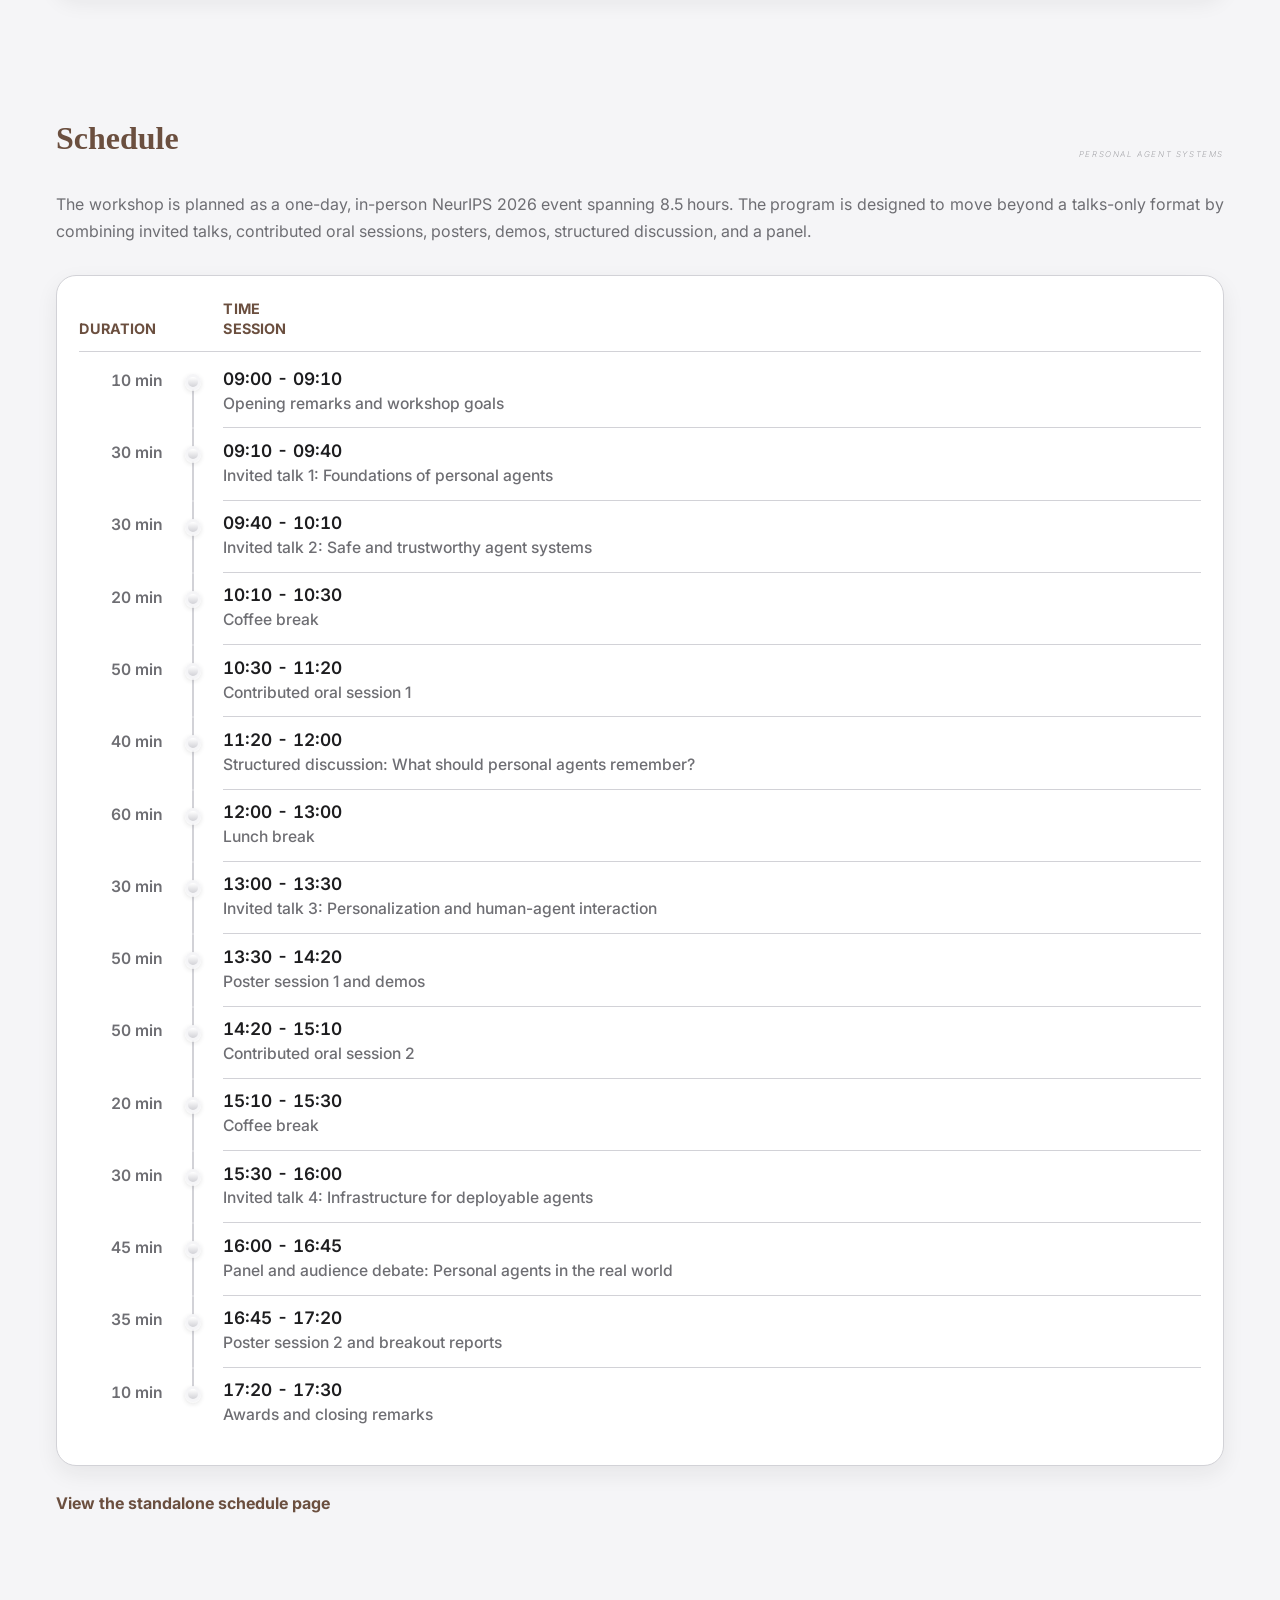
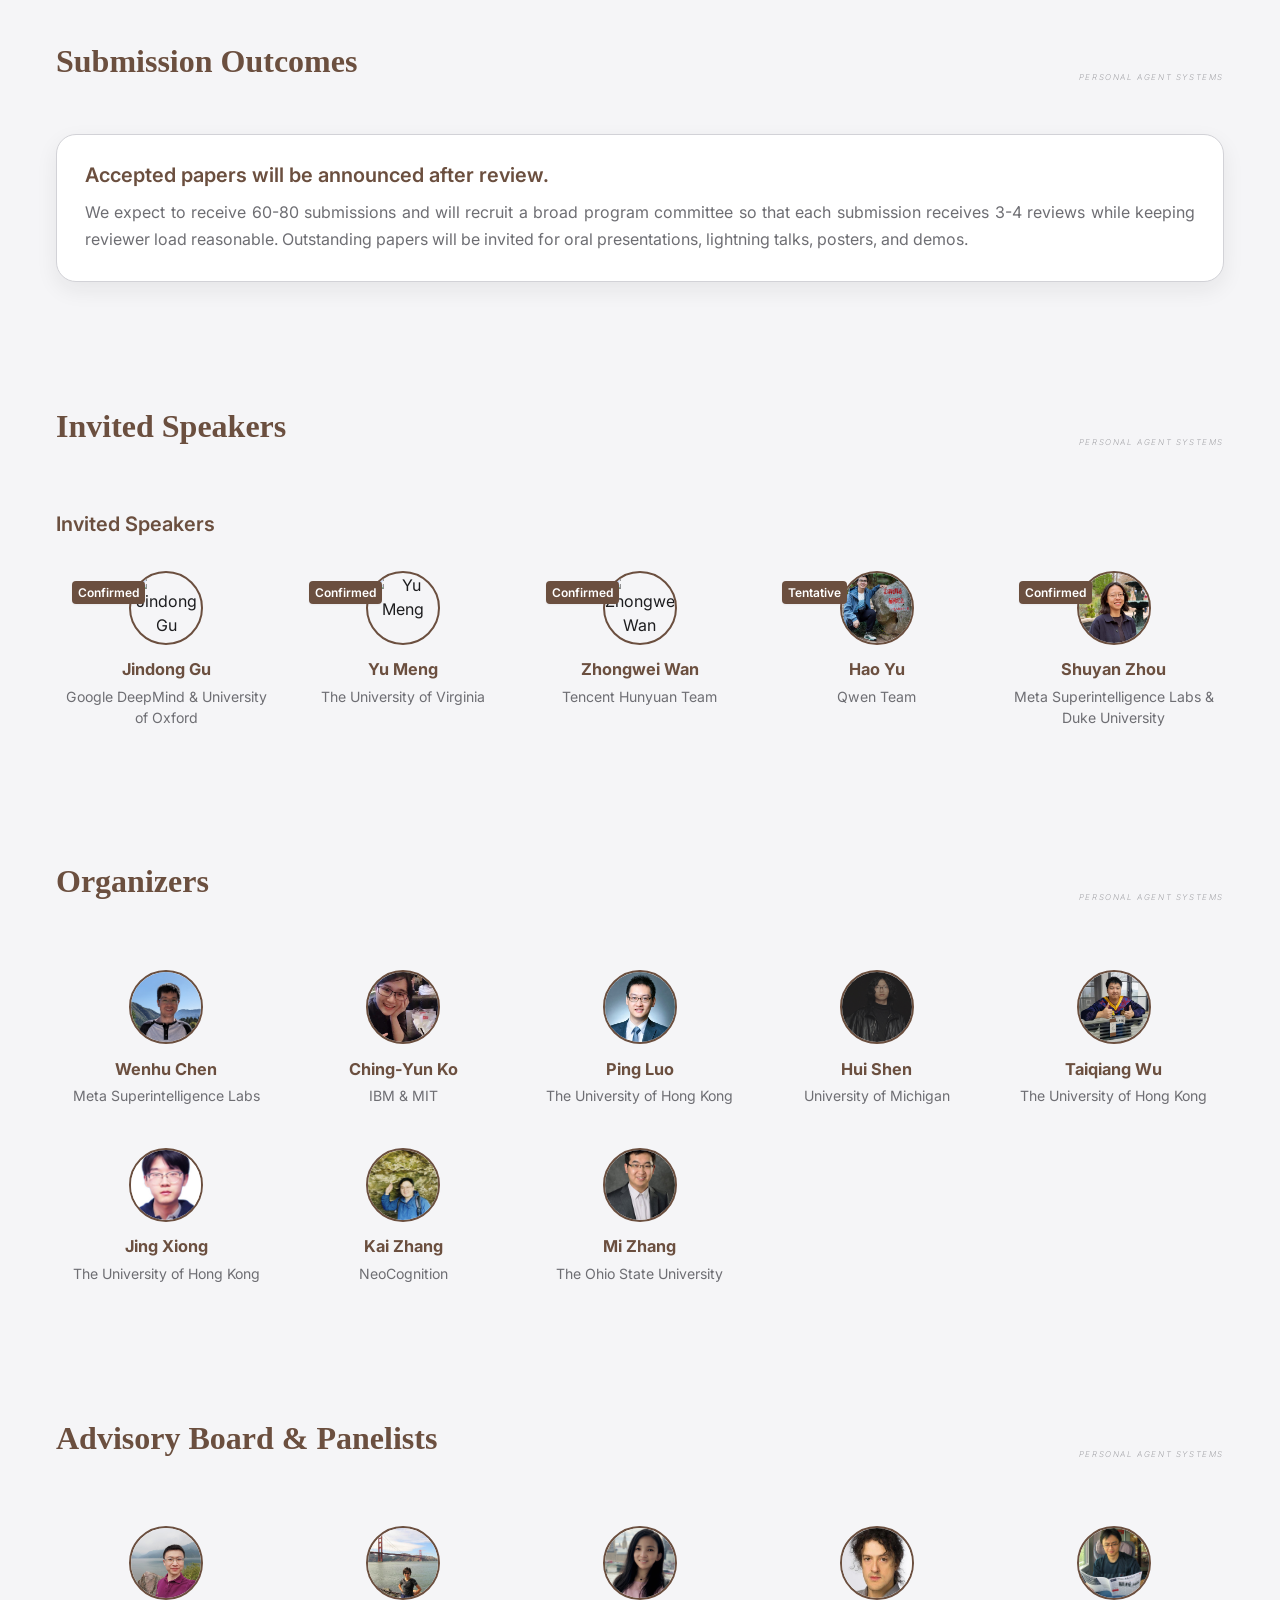
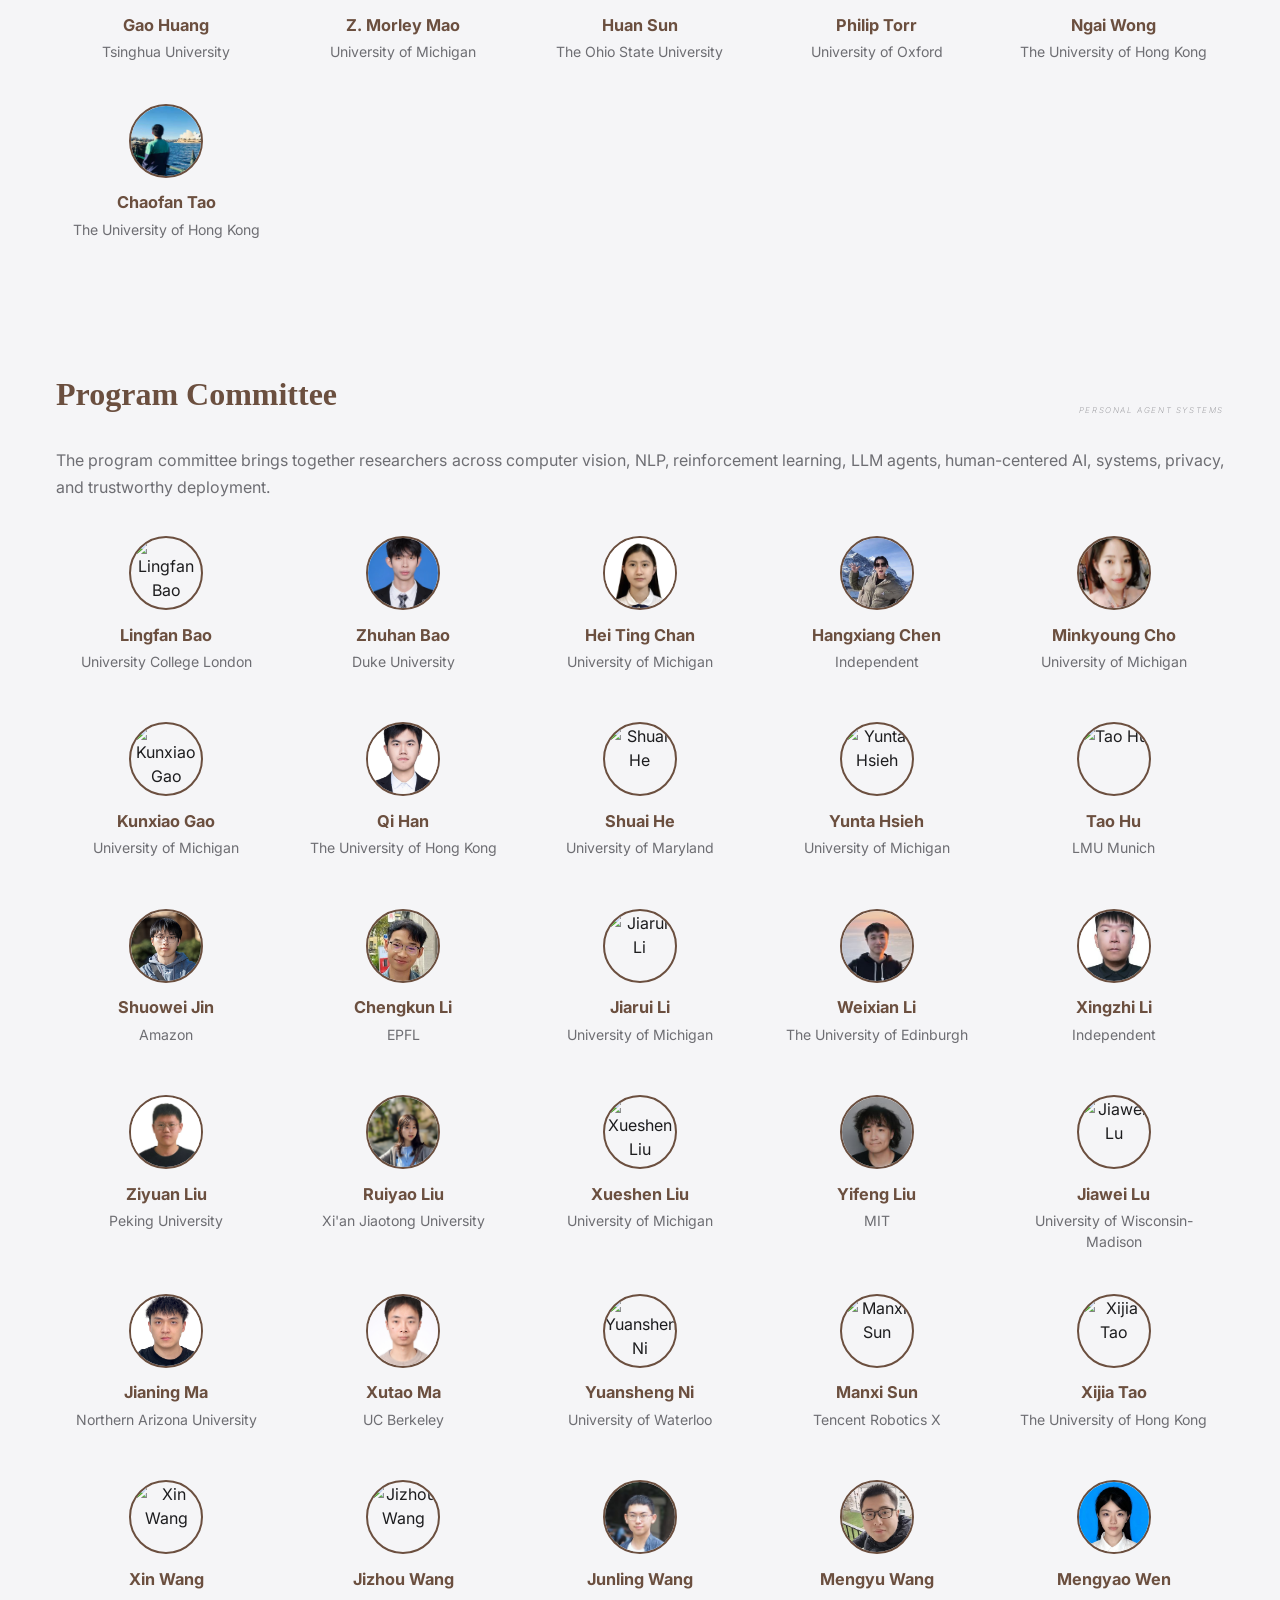
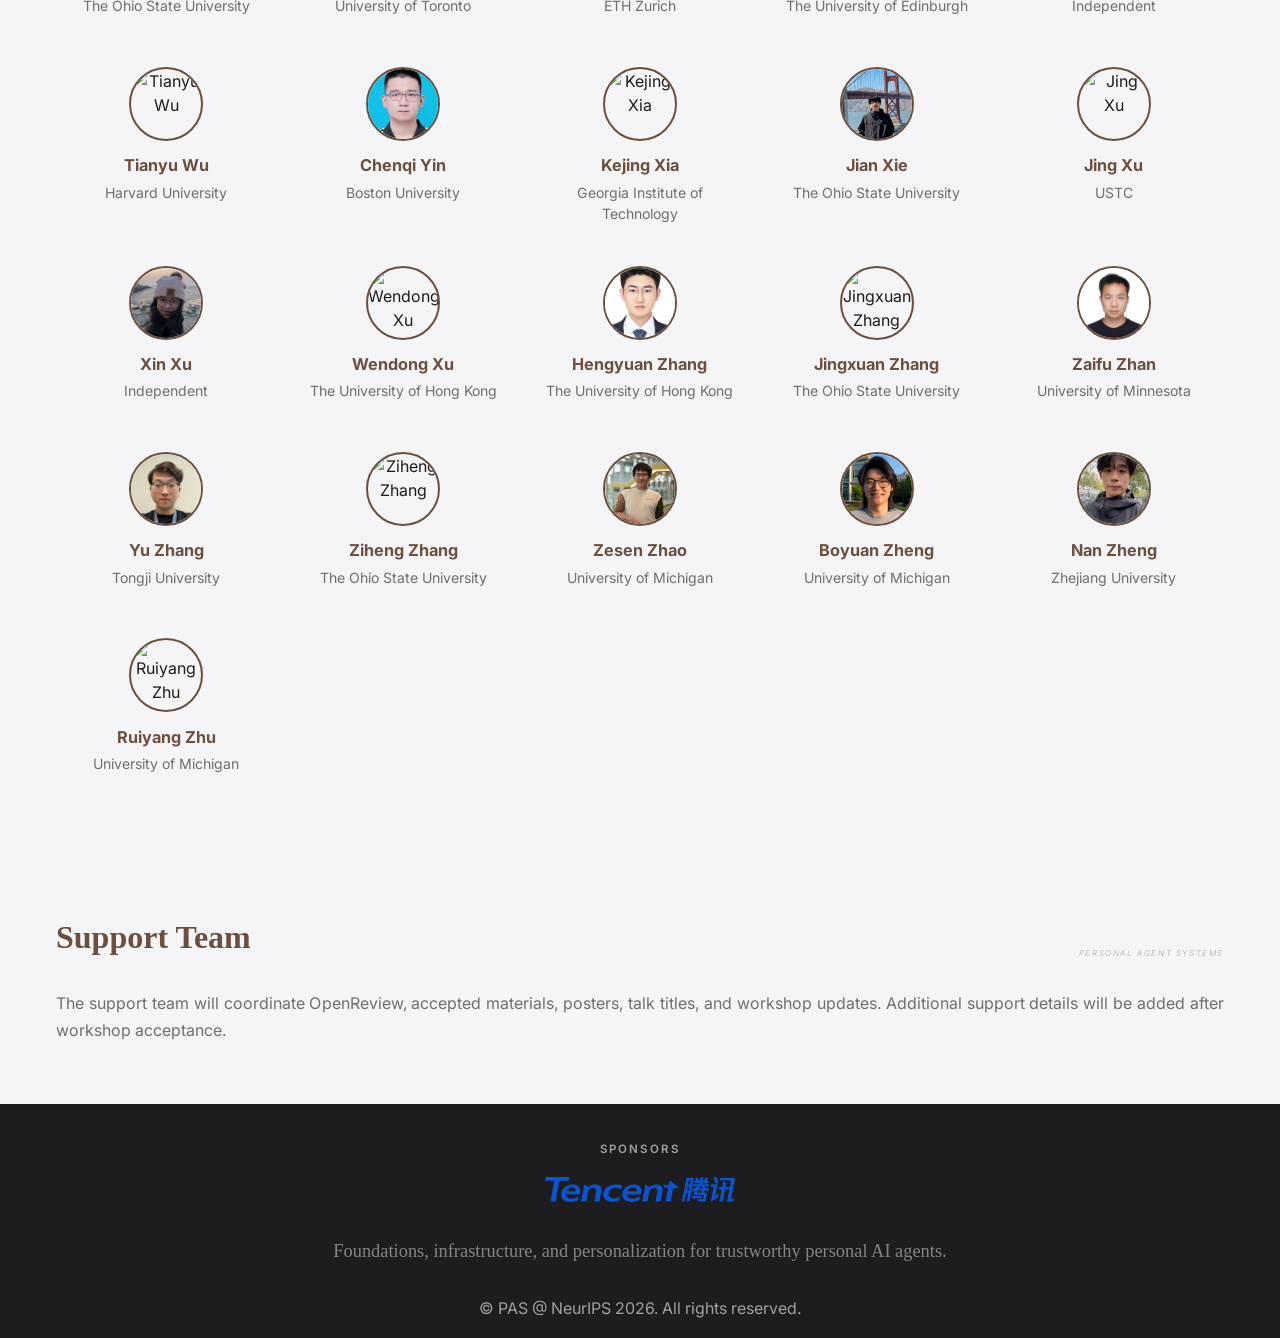
==== commit 40c26823: "Update Jian Xie photo" ====
--- a/index.html
+++ b/index.html
@@ -38,7 +38,7 @@
   </script>
   <link rel="stylesheet" href="https://cdn.jsdelivr.net/npm/bootstrap-icons@1.11.3/font/bootstrap-icons.css">
   <link rel="stylesheet" href="styles/css/reset.css">
-  <link rel="stylesheet" href="styles/css/main.css?v=chenqi-yin-photo">
+  <link rel="stylesheet" href="styles/css/main.css?v=jian-xie-photo">
   <link rel="stylesheet" href="styles/css/animations.css">
   <link rel="stylesheet" href="styles/css/responsive.css">
   <!-- Google Fonts -->
@@ -409,6 +409,15 @@
           </a>
 
           <div class="organizer-card" style="position: relative;">
+            <div class="organizer-role">Confirmed</div>
+            <img src="./public/zhongwei-wan.jpeg" alt="Zhongwei Wan" class="organizer-photo">
+            <div class="organizer-info">
+              <div class="organizer-name">Zhongwei Wan</div>
+              <div class="organizer-org">Tencent Hunyuan Team</div>
+            </div>
+          </div>
+
+          <div class="organizer-card" style="position: relative;">
             <div class="organizer-role">Tentative</div>
             <img src="./public/hao-yu.jpg" alt="Hao Yu" class="organizer-photo">
             <div class="organizer-info">
@@ -728,7 +737,7 @@
           </div>
 
           <a href="https://xenshinu.github.io/" target="_blank" class="organizer-card pc-card" style="position: relative;">
-            <img src="./public/xueshen-liu.jpg" alt="Xueshen Liu" class="organizer-photo">
+            <img src="./public/xueshen-liu-updated.jpg" alt="Xueshen Liu" class="organizer-photo xueshen-liu-photo">
             <div class="organizer-info">
               <div class="organizer-name">Xueshen Liu</div>
               <div class="organizer-org">University of Michigan</div>
@@ -856,7 +865,7 @@
           </div>
 
           <a href="https://hsaest.github.io/" target="_blank" class="organizer-card pc-card" style="position: relative;">
-            <img src="./public/jian-xie.png" alt="Jian Xie" class="organizer-photo">
+            <img src="./public/jian-xie-updated.png" alt="Jian Xie" class="organizer-photo">
             <div class="organizer-info">
               <div class="organizer-name">Jian Xie</div>
               <div class="organizer-org">The Ohio State University</div>
